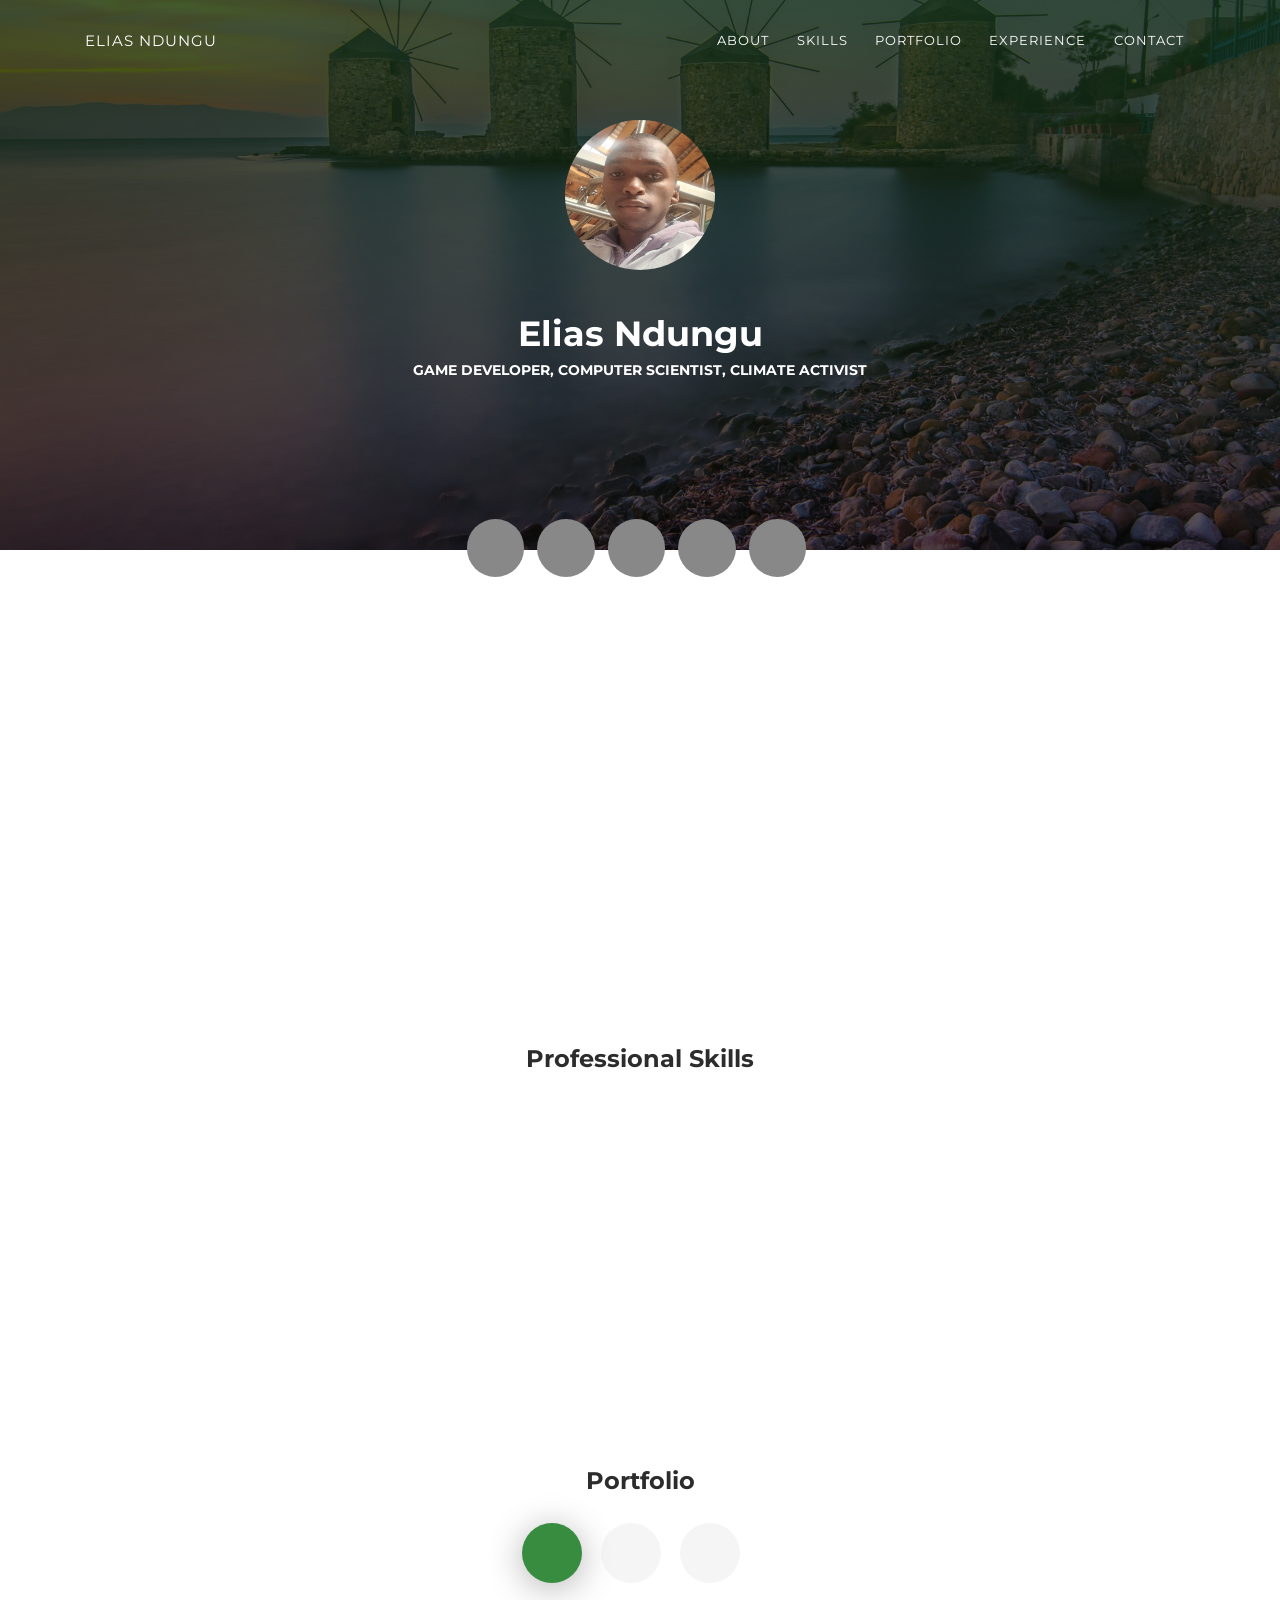
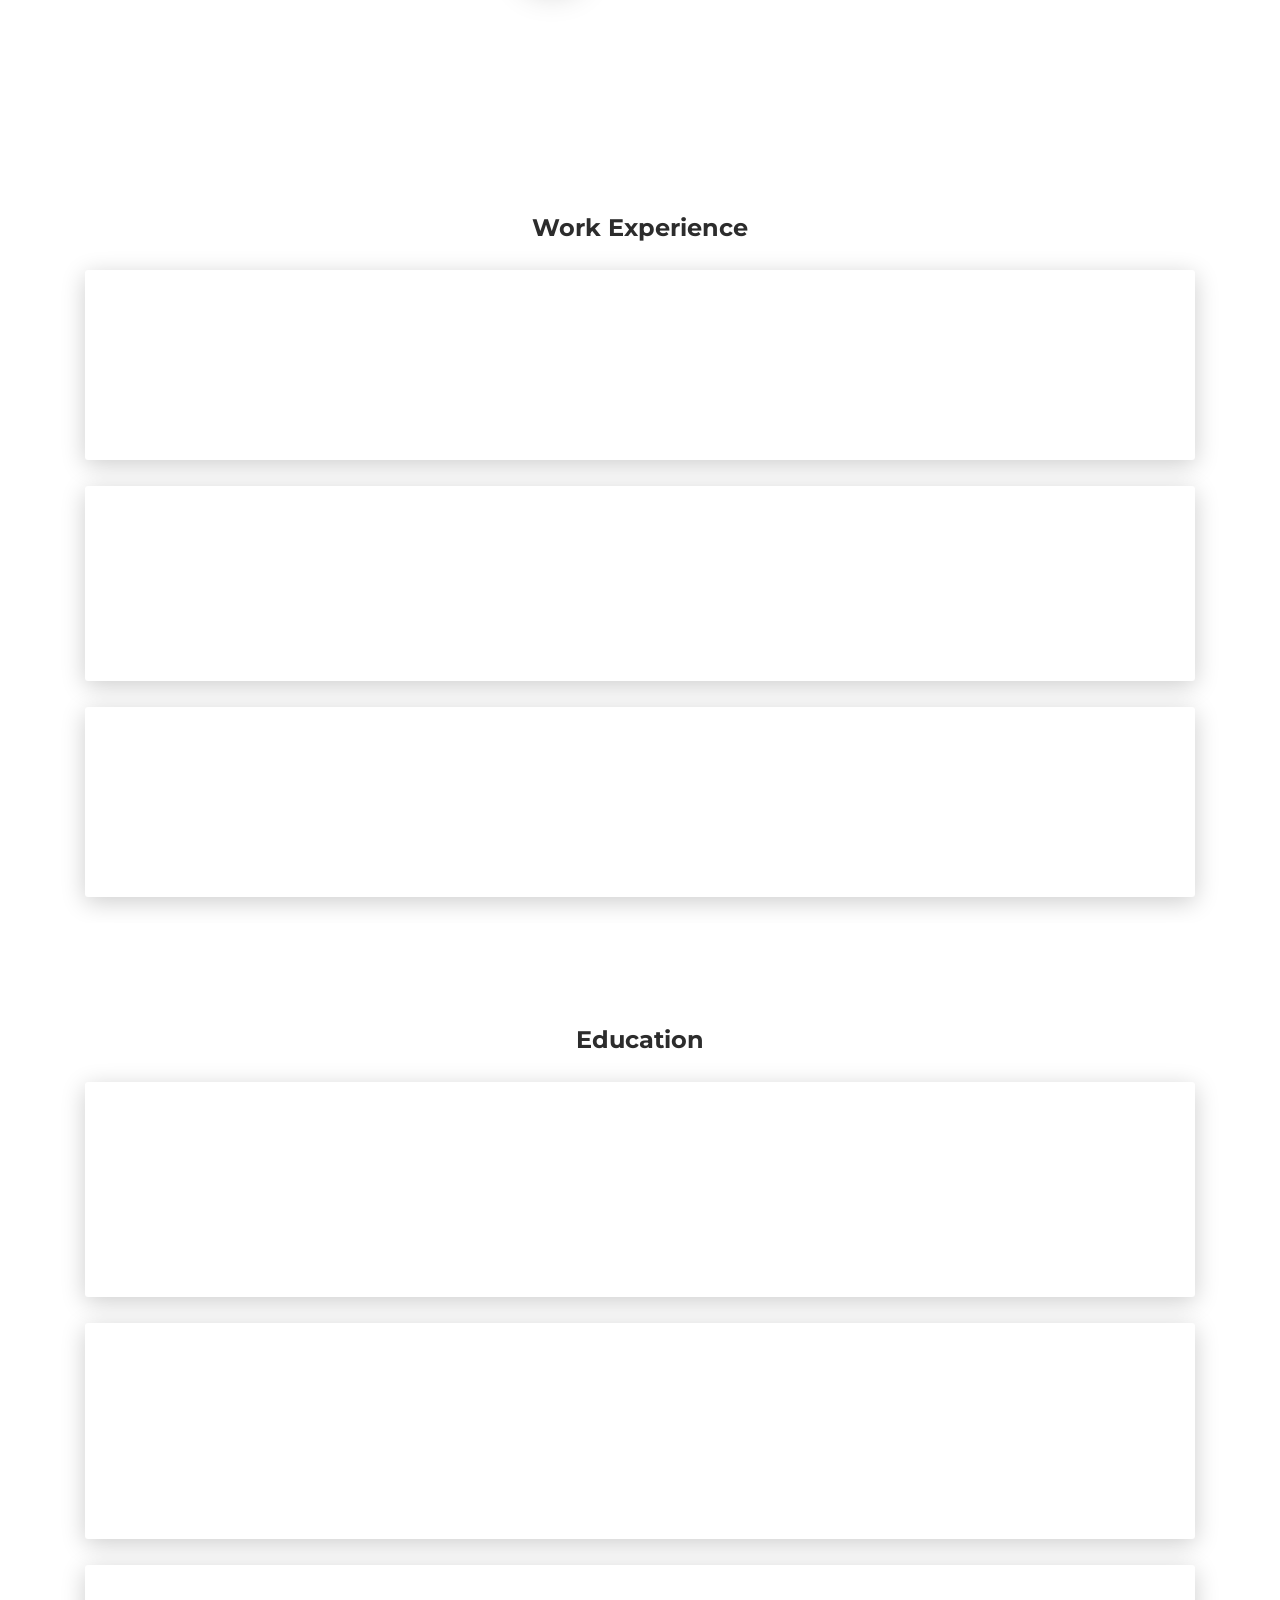
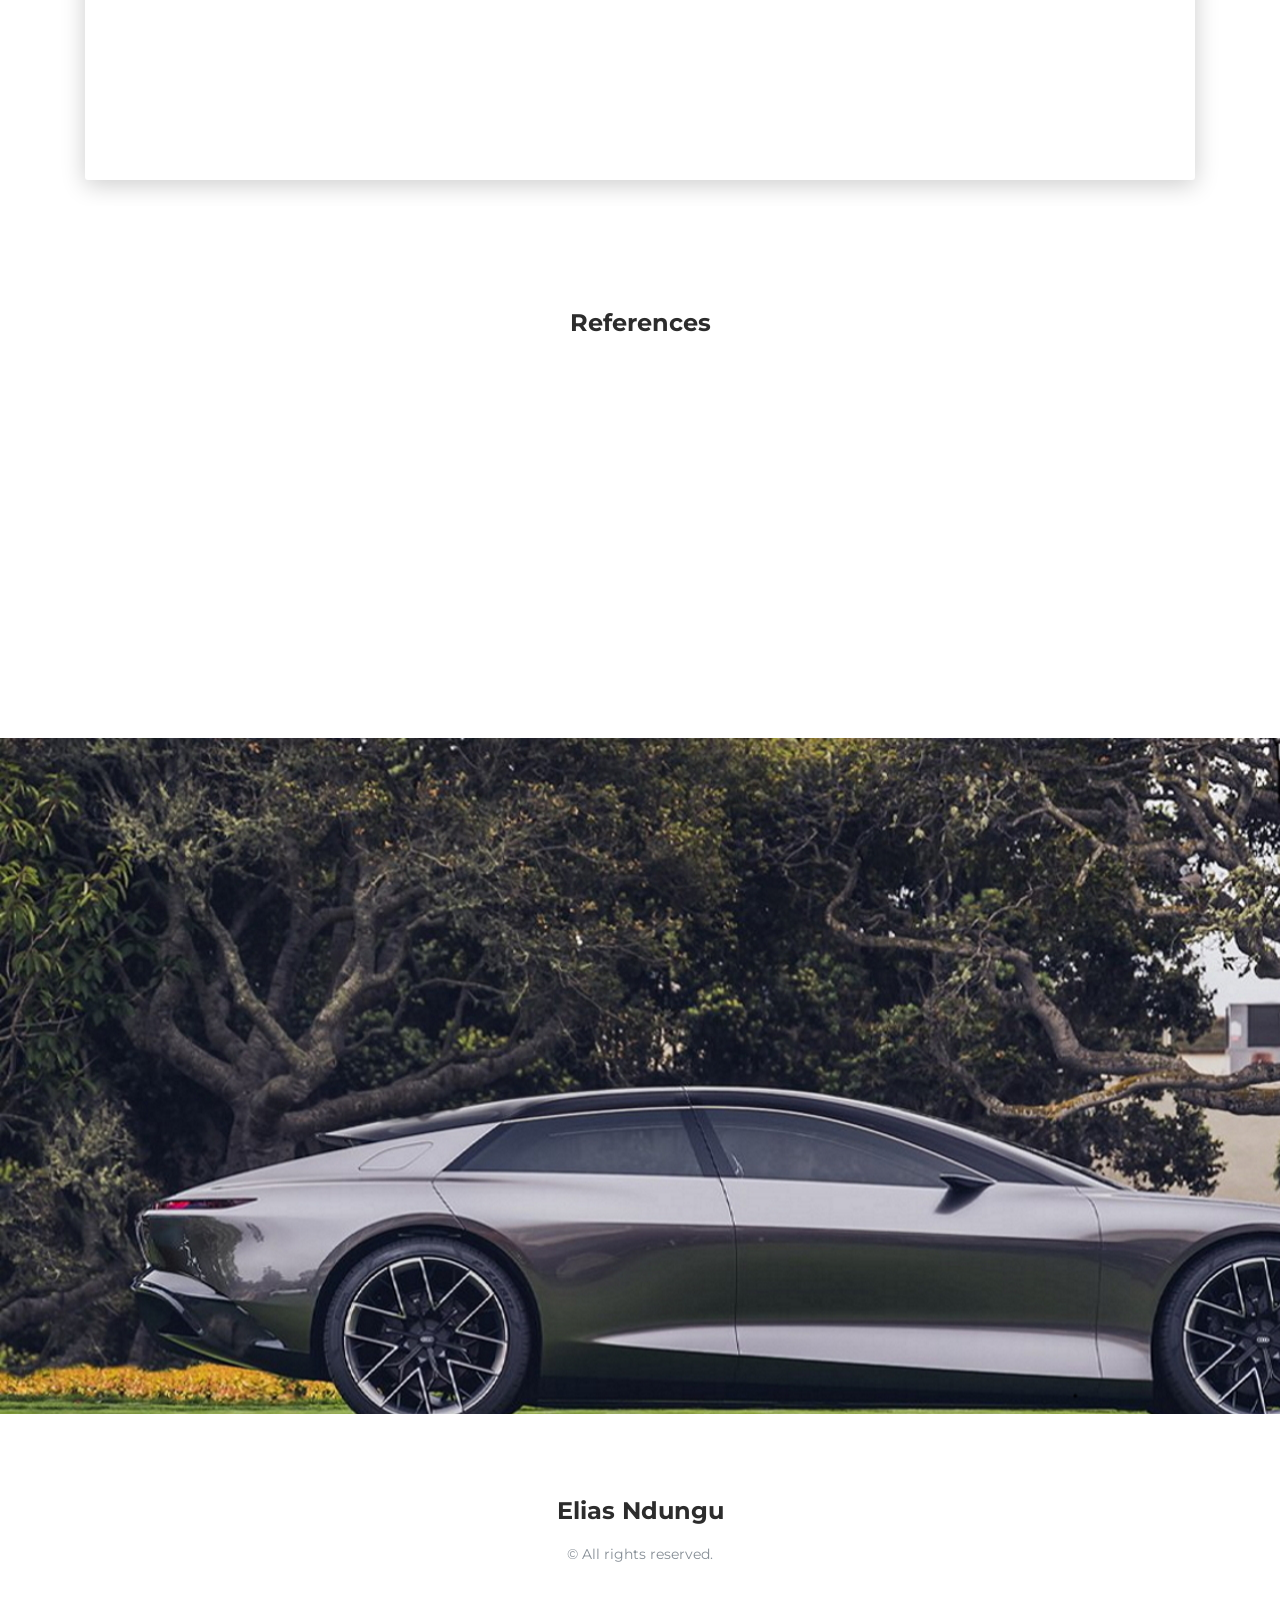
==== index.html @ da707b70 "week 43" ====
<!DOCTYPE html>
<html lang="en-US">
  <head>
    <meta charset="UTF-8">
    <meta http-equiv="X-UA-Compatible" content="IE=edge">
    <meta name="viewport" content="width=device-width, initial-scale=1">
    <title>Ndungu Elias</title>
    <link href="https://fonts.googleapis.com/css?family=Montserrat:400,700,200" rel="stylesheet">
    <link href="https://maxcdn.bootstrapcdn.com/font-awesome/latest/css/font-awesome.min.css" rel="stylesheet">
    <link href="css/aos.css?ver=1.1.0" rel="stylesheet">
    <link href="css/bootstrap.min.css?ver=1.1.0" rel="stylesheet">
    <link href="css/main.css?ver=1.1.0" rel="stylesheet">
    <noscript>
      <style type="text/css">
        [data-aos] {
            opacity: 1 !important;
            transform: translate(0) scale(1) !important;
        }
      </style>
    </noscript>
  </head>
  <body id="top">
    <header>
      <div class="profile-page sidebar-collapse">
        <nav class="navbar navbar-expand-lg fixed-top navbar-transparent bg-primary" color-on-scroll="400">
          <div class="container">
            <div class="navbar-translate"><a class="navbar-brand" href="https://www.youtube.com/channel/UCkFpr7g-NOlIOvTNZnNiAGw" rel="tooltip">Elias Ndungu</a>
              <button class="navbar-toggler navbar-toggler" type="button" data-toggle="collapse" data-target="#navigation" aria-controls="navigation" aria-expanded="false" aria-label="Toggle navigation"><span class="navbar-toggler-bar bar1"></span><span class="navbar-toggler-bar bar2"></span><span class="navbar-toggler-bar bar3"></span></button>
            </div>
            <div class="collapse navbar-collapse justify-content-end" id="navigation">
              <ul class="navbar-nav">
                <li class="nav-item"><a class="nav-link smooth-scroll" href="#about">About</a></li>
                <li class="nav-item"><a class="nav-link smooth-scroll" href="#skill">Skills</a></li>
                <li class="nav-item"><a class="nav-link smooth-scroll" href="#portfolio">Portfolio</a></li>
                <li class="nav-item"><a class="nav-link smooth-scroll" href="#experience">Experience</a></li>
                <li class="nav-item"><a class="nav-link smooth-scroll" href="#contact">Contact</a></li>
              </ul>
            </div>
          </div>
        </nav>
      </div>
    </header>
    <div class="page-content">
      <div>
<div class="profile-page">
  <div class="wrapper">
    <div class="page-header page-header-small" filter-color="green">
      <div class="page-header-image" data-parallax="true" style="background-image: url('images/header_bg.jpg')"></div>
      <div class="container">
        <div class="content-center">
          <div class="cc-profile-image"><a href="https://www.buymeacoffee.com/eliasndungu?new=1"><img src="images/elias.jpg" alt="Image"/></a></div>
          <div class="h2 title">Elias Ndungu</div>
          <p class="category text-white">Game Developer,  Computer Scientist,   Climate Activist</p><a class="btn btn-primary smooth-scroll mr-2" href="#contact" data-aos="zoom-in" data-aos-anchor="data-aos-anchor">Hire Me</a><a class="btn btn-primary" href="https://www.buymeacoffee.com/eliasndungu?new=1" data-aos="zoom-in" data-aos-anchor="data-aos-anchor">Buy Me coffee<i class="fa fa-coffee" aria-hidden="true"></i></a>
        </div>
      </div>
      <div class="section">
        <div class="container">
          <div class="button-container">
            <a class="btn btn-default btn-round btn-lg btn-icon" href="https://github.com/eliasndungu" rel="tooltip" title="Follow me on Github"><i class="fa fa-github"></i></a>
            <a class="btn btn-default btn-round btn-lg btn-icon" href="https://www.youtube.com/channel/UCkFpr7g-NOlIOvTNZnNiAGw" rel="tooltip" title="Subscribe to My Channel"><i class="fa fa-youtube-play"></i></a>
            <a class="btn btn-default btn-round btn-lg btn-icon" href="https://twitter.com/ndungu_elias45" rel="tooltip" title="Follow me on Twitter"><i class="fa fa-twitter"></i></a>
            <a class="btn btn-default btn-round btn-lg btn-icon" href="https://www.linkedin.com/in/elias-ndungu-278a21244/" rel="tooltip" title="Let's Connect on Linkedin"><i class="fa fa-linkedin"></i></a>
            <a class="btn btn-default btn-round btn-lg btn-icon" href="https://www.instagram.com/ndungu_elias45/?hl=en" rel="tooltip" title="Follow me on Instagram"><i class="fa fa-instagram"></i></a>
          </div>
        </div>
      </div>
    </div>
  </div>
</div>
<div class="section" id="about">
  <div class="container">
    <div class="card" data-aos="fade-up" data-aos-offset="10">
      <div class="row">
        <div class="col-lg-6 col-md-12">
          <div class="card-body">
            <div class="h4 mt-0 title">About</div>
            <p>Hey I'm Elias Ndungu. Game Developer, Web Developer and Climate Activist.</p>
            <p>I'm proficient <a href="https://unity.com/">Unity</a> 2D and 3D game designer, Web developer with skills in back end development in c# and python, I advocate for heathy environment by adopting renewable sources of energy,I am a huge fun of <a href="https://twitter.com/elonmusk">Elon Musk</a></a> and <a href="https://twitter.com/GretaThunberg">Greta Thunberg</a> </p>
            <p>Video Games enthusiast, <a href="https://www.audi.com/en.html">Audi</a></p>
          </div>
        </div>
        <div class="col-lg-6 col-md-12">
          <div class="card-body">
            <div class="h4 mt-0 title">Basic Information</div>
            <div class="row mt-3">
              <div class="col-sm-4"><strong class="text-uppercase">Pronouns:</strong></div>
              <div class="col-sm-8">Mr</div>
            </div>
            <div class="row mt-3">
              <div class="col-sm-4"><strong class="text-uppercase">Email:</strong></div>
              <div class="col-sm-8">eliasndungu254@gmail.com</div>
            </div>
            <div class="row mt-3">
              <div class="col-sm-4"><strong class="text-uppercase">Address:</strong></div>
              <div class="col-sm-8">74494 City Center Nairobi, Kenya</div>
            </div>
            <div class="row mt-3">
              <div class="col-sm-4"><strong class="text-uppercase">Language:</strong></div>
              <div class="col-sm-8">English, French (intermediate)</div>
            </div>
          </div>
        </div>
      </div>
    </div>
  </div>
</div>
<div class="section" id="skill">
  <div class="container">
    <div class="h4 text-center mb-4 title">Professional Skills</div>
    <div class="card" data-aos="fade-up" data-aos-anchor-placement="top-bottom">
      <div class="card-body">
        <div class="row">
          <div class="col-md-6">
            <div class="progress-container progress-primary"><span class="progress-badge">PYTHON</span>
              <div class="progress">
                <div class="progress-bar progress-bar-primary" data-aos="progress-full" data-aos-offset="10" data-aos-duration="2000" role="progressbar" aria-valuenow="60" aria-valuemin="0" aria-valuemax="100" style="width: 85%;"></div><span class="progress-value">85%</span>
              </div>
            </div>
          </div>
          <div class="col-md-6">
            <div class="progress-container progress-primary"><span class="progress-badge">BOOTSTRAP</span>
              <div class="progress">
                <div class="progress-bar progress-bar-primary" data-aos="progress-full" data-aos-offset="10" data-aos-duration="2000" role="progressbar" aria-valuenow="60" aria-valuemin="0" aria-valuemax="100" style="width: 75%;"></div><span class="progress-value">75%</span>
              </div>
            </div>
          </div>
        </div>
        <div class="row">
          <div class="col-md-6">
            <div class="progress-container progress-primary"><span class="progress-badge">c#</span>
              <div class="progress">
                <div class="progress-bar progress-bar-primary" data-aos="progress-full" data-aos-offset="10" data-aos-duration="2000" role="progressbar" aria-valuenow="60" aria-valuemin="0" aria-valuemax="100" style="width: 70%;"></div><span class="progress-value">70%</span>
              </div>
            </div>
          </div>
          <div class="col-md-6">
            <div class="progress-container progress-primary"><span class="progress-badge">HTML</span>
              <div class="progress">
                <div class="progress-bar progress-bar-primary" data-aos="progress-full" data-aos-offset="10" data-aos-duration="2000" role="progressbar" aria-valuenow="60" aria-valuemin="0" aria-valuemax="100" style="width: 80%;"></div><span class="progress-value">80%</span>
              </div>
            </div>
          </div>
        </div>
        <div class="row">
          <div class="col-md-6">
            <div class="progress-container progress-primary"><span class="progress-badge">SQL</span>
              <div class="progress">
                <div class="progress-bar progress-bar-primary" data-aos="progress-full" data-aos-offset="10" data-aos-duration="2000" role="progressbar" aria-valuenow="60" aria-valuemin="0" aria-valuemax="100" style="width: 75%;"></div><span class="progress-value">75%</span>
              </div>
            </div>
          </div>
          <div class="col-md-6">
            <div class="progress-container progress-primary"><span class="progress-badge">C</span>
              <div class="progress">
                <div class="progress-bar progress-bar-primary" data-aos="progress-full" data-aos-offset="10" data-aos-duration="2000" role="progressbar" aria-valuenow="60" aria-valuemin="0" aria-valuemax="100" style="width: 70%;"></div><span class="progress-value">70%</span>
              </div>
            </div>
          </div>
        </div>
      </div>
    </div>
  </div>
</div>
<div class="section" id="portfolio">
  <div class="container">
    <div class="row">
      <div class="col-md-6 ml-auto mr-auto">
        <div class="h4 text-center mb-4 title">Portfolio</div>
        <div class="nav-align-center">
          <ul class="nav nav-pills nav-pills-primary" role="tablist">
            <li class="nav-item"><a class="nav-link active" data-toggle="tab" href="#web-development" role="tablist"><i class="fa fa-laptop" aria-hidden="true"></i></a></li>
            <li class="nav-item"><a class="nav-link" data-toggle="tab" href="#graphic-design" role="tablist"><i class="fa fa-picture-o" aria-hidden="true"></i></a></li>
            <li class="nav-item"><a class="nav-link" data-toggle="tab" href="#Photography" role="tablist"><i class="fa fa-camera" aria-hidden="true"></i></a></li>
          </ul>
        </div>
      </div>
    </div>
    <div class="tab-content gallery mt-5">
      <div class="tab-pane active" id="web-development">
        <div class="ml-auto mr-auto">
          <div class="row">
            <div class="col-md-6">
              <div class="cc-porfolio-image img-raised" data-aos="fade-up" data-aos-anchor-placement="top-bottom"><a href="#web-development">
                  <figure class="cc-effect"><img src="images/project-1.jpg" alt="Image"/>
                    <figcaption>
                      <div class="h4">Recent Project</div>
                      <p>Web Development</p>
                    </figcaption>
                  </figure></a></div>
              <div class="cc-porfolio-image img-raised" data-aos="fade-up" data-aos-anchor-placement="top-bottom"><a href="#web-development">
                  <figure class="cc-effect"><img src="images/project-2.jpg" alt="Image"/>
                    <figcaption>
                      <div class="h4">Startup Project</div>
                      <p>Web Development</p>
                    </figcaption>
                  </figure></a></div>
            </div>
            <div class="col-md-6">
              <div class="cc-porfolio-image img-raised" data-aos="fade-up" data-aos-anchor-placement="top-bottom"><a href="#web-development">
                  <figure class="cc-effect"><img src="images/project-3.jpg" alt="Image"/>
                    <figcaption>
                      <div class="h4">Food Order Project</div>
                      <p>Web Development</p>
                    </figcaption>
                  </figure></a></div>
              <div class="cc-porfolio-image img-raised" data-aos="fade-up" data-aos-anchor-placement="top-bottom"><a href="#web-development">
                  <figure class="cc-effect"><img src="images/project-4.jpg" alt="Image"/>
                    <figcaption>
                      <div class="h4">Web Advertising Project</div>
                      <p>Web Development</p>
                    </figcaption>
                  </figure></a></div>
            </div>
          </div>
        </div>
      </div>
      <div class="tab-pane" id="graphic-design" role="tabpanel">
        <div class="ml-auto mr-auto">
          <div class="row">
            <div class="col-md-6">
              <div class="cc-porfolio-image img-raised" data-aos="fade-up" data-aos-anchor-placement="top-bottom"><a href="#graphic-design">
                  <figure class="cc-effect"><img src="images/graphic-design-1.jpg" alt="Image"/>
                    <figcaption>
                      <div class="h4">Triangle Pattern</div>
                      <p>Graphic Design</p>
                    </figcaption>
                  </figure></a></div>
              <div class="cc-porfolio-image img-raised" data-aos="fade-up" data-aos-anchor-placement="top-bottom"><a href="#graphic-design">
                  <figure class="cc-effect"><img src="images/graphic-design-2.jpg" alt="Image"/>
                    <figcaption>
                      <div class="h4">Abstract Umbrella</div>
                      <p>Graphic Design</p>
                    </figcaption>
                  </figure></a></div>
            </div>
            <div class="col-md-6">
              <div class="cc-porfolio-image img-raised" data-aos="fade-up" data-aos-anchor-placement="top-bottom"><a href="#graphic-design">
                  <figure class="cc-effect"><img src="images/graphic-design-3.jpg" alt="Image"/>
                    <figcaption>
                      <div class="h4">Cube Surface Texture</div>
                      <p>Graphic Design</p>
                    </figcaption>
                  </figure></a></div>
              <div class="cc-porfolio-image img-raised" data-aos="fade-up" data-aos-anchor-placement="top-bottom"><a href="#graphic-design">
                  <figure class="cc-effect"><img src="images/graphic-design-4.jpg" alt="Image"/>
                    <figcaption>
                      <div class="h4">Abstract Line</div>
                      <p>Graphic Design</p>
                    </figcaption>
                  </figure></a></div>
            </div>
          </div>
        </div>
      </div>
      <div class="tab-pane" id="Photography" role="tabpanel">
        <div class="ml-auto mr-auto">
          <div class="row">
            <div class="col-md-6">
              <div class="cc-porfolio-image img-raised" data-aos="fade-up" data-aos-anchor-placement="top-bottom"><a href="#Photography">
                  <figure class="cc-effect"><img src="images/photography-1.jpg" alt="Image"/>
                    <figcaption>
                      <div class="h4">Photoshoot</div>
                      <p>Photography</p>
                    </figcaption>
                  </figure></a></div>
              <div class="cc-porfolio-image img-raised" data-aos="fade-up" data-aos-anchor-placement="top-bottom"><a href="#Photography">
                  <figure class="cc-effect"><img src="images/photography-3.jpg" alt="Image"/>
                    <figcaption>
                      <div class="h4">Wedding Photoshoot</div>
                      <p>Photography</p>
                    </figcaption>
                  </figure></a></div>
            </div>
            <div class="col-md-6">
              <div class="cc-porfolio-image img-raised" data-aos="fade-up" data-aos-anchor-placement="top-bottom"><a href="#Photography">
                  <figure class="cc-effect"><img src="images/photography-2.jpg" alt="Image"/>
                    <figcaption>
                      <div class="h4">Beach Photoshoot</div>
                      <p>Photography</p>
                    </figcaption>
                  </figure></a></div>
              <div class="cc-porfolio-image img-raised" data-aos="fade-up" data-aos-anchor-placement="top-bottom"><a href="#Photography">
                  <figure class="cc-effect"><img src="images/photography-4.jpg" alt="Image"/>
                    <figcaption>
                      <div class="h4">Nature Photoshoot</div>
                      <p>Photography</p>
                    </figcaption>
                  </figure></a></div>
            </div>
          </div>
        </div>
      </div>
    </div>
  </div>
</div>
<div class="section" id="experience">
  <div class="container cc-experience">
    <div class="h4 text-center mb-4 title">Work Experience</div>
    <div class="card">
      <div class="row">
        <div class="col-md-3 bg-primary" data-aos="fade-right" data-aos-offset="50" data-aos-duration="500">
          <div class="card-body cc-experience-header">
            <p>2017 - Present</p>
            <div class="h5">CreativeM</div>
          </div>
        </div>
        <div class="col-md-9" data-aos="fade-left" data-aos-offset="50" data-aos-duration="500">
          <div class="card-body">
            <div class="h5">Game Development</div>
            <p>
              huge fun of video games and love making them
            </p>
          </div>
        </div>
      </div>
    </div>
    <div class="card">
      <div class="row">
        <div class="col-md-3 bg-primary" data-aos="fade-right" data-aos-offset="50" data-aos-duration="500">
          <div class="card-body cc-experience-header">
            <p>April 2020 - Present</p>
            <div class="h5">Web Development</div>
          </div>
        </div>
        <div class="col-md-9" data-aos="fade-left" data-aos-offset="50" data-aos-duration="500">
          <div class="card-body">
            <div class="h5">Web Developer</div>
            <p>Since then i have undertaken CS50x, CS50p, and CS50web as part of my career in my projects </p>
          </div>
        </div>
      </div>
    </div>
    <div class="card">
      <div class="row">
        <div class="col-md-3 bg-primary" data-aos="fade-right" data-aos-offset="50" data-aos-duration="500">
          <div class="card-body cc-experience-header">
            <p>Available</p>
            <div class="h5">EA Games</div>
          </div>
        </div>
        <div class="col-md-9" data-aos="fade-left" data-aos-offset="50" data-aos-duration="500">
          <div class="card-body">
            <div class="h5">Intern</div>
            <p>Microsoft</p>
          </div>
        </div>
      </div>
    </div>
  </div>
</div>
<div class="section">
  <div class="container cc-education">
    <div class="h4 text-center mb-4 title">Education</div>
    <div class="card">
      <div class="row">
        <div class="col-md-3 bg-primary" data-aos="fade-right" data-aos-offset="50" data-aos-duration="500">
          <div class="card-body cc-education-header">
            <p>2013 - 2015</p>
            <div class="h5">Master's Degree</div>
          </div>
        </div>
        <div class="col-md-9" data-aos="fade-left" data-aos-offset="50" data-aos-duration="500">
          <div class="card-body">
            <div class="h5">Master of Information Technology</div>
            <p class="category">University of Computer Science</p>
            <p>Euismod massa scelerisque suspendisse fermentum habitant vitae ullamcorper magna quam iaculis, tristique sapien taciti mollis interdum sagittis libero nunc inceptos tellus, hendrerit vel eleifend primis lectus quisque cubilia sed mauris. Lacinia porta vestibulum diam integer quisque eros pulvinar curae, curabitur feugiat arcu vivamus parturient aliquet laoreet at, eu etiam pretium molestie ultricies sollicitudin dui.</p>
          </div>
        </div>
      </div>
    </div>
    <div class="card">
      <div class="row">
        <div class="col-md-3 bg-primary" data-aos="fade-right" data-aos-offset="50" data-aos-duration="500">
          <div class="card-body cc-education-header">
            <p>2009 - 2013</p>
            <div class="h5">Bachelor's Degree</div>
          </div>
        </div>
        <div class="col-md-9" data-aos="fade-left" data-aos-offset="50" data-aos-duration="500">
          <div class="card-body">
            <div class="h5">Bachelor of Computer Science</div>
            <p class="category">University of Computer Science</p>
            <p>Euismod massa scelerisque suspendisse fermentum habitant vitae ullamcorper magna quam iaculis, tristique sapien taciti mollis interdum sagittis libero nunc inceptos tellus, hendrerit vel eleifend primis lectus quisque cubilia sed mauris. Lacinia porta vestibulum diam integer quisque eros pulvinar curae, curabitur feugiat arcu vivamus parturient aliquet laoreet at, eu etiam pretium molestie ultricies sollicitudin dui.</p>
          </div>
        </div>
      </div>
    </div>
    <div class="card">
      <div class="row">
        <div class="col-md-3 bg-primary" data-aos="fade-right" data-aos-offset="50" data-aos-duration="500">
          <div class="card-body cc-education-header">
            <p>2007 - 2009</p>
            <div class="h5">High School</div>
          </div>
        </div>
        <div class="col-md-9" data-aos="fade-left" data-aos-offset="50" data-aos-duration="500">
          <div class="card-body">
            <div class="h5">Science and Mathematics</div>
            <p class="category">School of Secondary board</p>
            <p>Euismod massa scelerisque suspendisse fermentum habitant vitae ullamcorper magna quam iaculis, tristique sapien taciti mollis interdum sagittis libero nunc inceptos tellus, hendrerit vel eleifend primis lectus quisque cubilia sed mauris. Lacinia porta vestibulum diam integer quisque eros pulvinar curae, curabitur feugiat arcu vivamus parturient aliquet laoreet at, eu etiam pretium molestie ultricies sollicitudin dui.</p>
          </div>
        </div>
      </div>
    </div>
  </div>
</div>
<div class="section" id="reference">
  <div class="container cc-reference">
    <div class="h4 mb-4 text-center title">References</div>
    <div class="card" data-aos="zoom-in">
      <div class="carousel slide" id="cc-Indicators" data-ride="carousel">
        <ol class="carousel-indicators">
          <li class="active" data-target="#cc-Indicators" data-slide-to="0"></li>
          <li data-target="#cc-Indicators" data-slide-to="1"></li>
          <li data-target="#cc-Indicators" data-slide-to="2"></li>
        </ol>
        <div class="carousel-inner">
          <div class="carousel-item active">
            <div class="row">
              <div class="col-lg-2 col-md-3 cc-reference-header"><img src="images/david j malan.jpg" alt="Image"/>
                <div class="h5 pt-2">David Malan</div>
                <p class="category">CS50 prof</p>
              </div>
              <div class="col-lg-10 col-md-9">
                <p> Gordon McKay Professor of the Practice of Computer Science, Harvard John A. Paulson School of Engineering and Applied Sciences</p>
              </div>
            </div>
          </div>
          <div class="carousel-item">
            <div class="row">
              <div class="col-lg-2 col-md-3 cc-reference-header"><img src="images/free code camp.jpg" alt="Image"/>
                <div class="h5 pt-2">Free code Camp</div>
                <p class="category">CEO / Creativem</p>
              </div>
              <div class="col-lg-10 col-md-9">
                <p>freeCodeCamp is a non-profit organization that consists of an interactive
                  learning web platform, an online community forum, chat rooms, online
                  publications and local organizations that intend to make learning web
                  development accessible to anyone.
                </p>
              </div>
            </div>
          </div>
          <div class="carousel-item">
            <div class="row">
              <div class="col-lg-2 col-md-3 cc-reference-header"><img src="images/brian yu.png" alt="Image"/>
                <div class="h5 pt-2">Brian Yu</div>
                <p class="category">Harvard CS50web prof</p>
              </div>
              <div class="col-lg-10 col-md-9">
                <p> Brian Yu
                  Senior Preceptor in Computer Science, Harvard University.</p>
              </div>
            </div>
          </div>
        </div>
      </div>
    </div>
  </div>
</div>
<div class="section" id="contact">
  <div class="cc-contact-information" style="background-image: url('images/audi1.jpg')">
    <div class="container">
      <div class="cc-contact">
        <div class="row">
          <div class="col-md-9">
            <div class="card mb-0" data-aos="zoom-in">
              <div class="h4 text-center title">Contact Me</div>
              <div class="row">
                <div class="col-md-6">
                  <div class="card-body">
                    <form action="https://formspree.io/eliasndungu254@gmail.com" method="POST">
                      <div class="p pb-3"><strong>Feel free to contact me </strong></div>
                      <div class="row mb-3">
                        <div class="col">
                          <div class="input-group"><span class="input-group-addon"><i class="fa fa-user-circle"></i></span>
                            <input class="form-control" type="text" name="name" placeholder="Name" required="required"/>
                          </div>
                        </div>
                      </div>
                      <div class="row mb-3">
                        <div class="col">
                          <div class="input-group"><span class="input-group-addon"><i class="fa fa-file-text"></i></span>
                            <input class="form-control" type="text" name="Subject" placeholder="Subject" required="required"/>
                          </div>
                        </div>
                      </div>
                      <div class="row mb-3">
                        <div class="col">
                          <div class="input-group"><span class="input-group-addon"><i class="fa fa-envelope"></i></span>
                            <input class="form-control" type="email" name="_replyto" placeholder="E-mail" required="required"/>
                          </div>
                        </div>
                      </div>
                      <div class="row mb-3">
                        <div class="col">
                          <div class="form-group">
                            <textarea class="form-control" name="message" placeholder="Your Message" required="required"></textarea>
                          </div>
                        </div>
                      </div>
                      <div class="row">
                        <div class="col">
                          <button class="btn btn-primary" type="submit">Send</button>
                        </div>
                      </div>
                    </form>
                  </div>
                </div>
                <div class="col-md-6">
                  <div class="card-body">
                    <p class="mb-0"><strong>Address </strong></p>
                    <p class="pb-2">P.O Box 74494-00200 commercial street Nairobi, Kenya</p>
                    <p class="mb-0"><strong>Email</strong></p>
                    <p>eliasndungu254@gmail.com</p>
                  </div>
                </div>
              </div>
            </div>
          </div>
        </div>
      </div>
    </div>
  </div>
</div></div>
    </div>
    <footer class="footer">
      <div class="container text-center">
        <a class="cc-facebook btn btn-link" href="https://github.com/eliasndungu"><i class="fa fa-github fa-2x " aria-hidden="true"></i></a>
        <a class="cc-twitter btn btn-link " href="https://twitter.com/ndungu_elias45"><i class="fa fa-twitter fa-2x " aria-hidden="true"></i></a>
        <a class="cc-twitter btn btn-link " href="https://www.linkedin.com/in/elias-ndungu-278a21244/"><i class="fa fa-linkedin fa-2x " aria-hidden="true"></i></a>
        <a class="cc-instagram btn btn-link" href="https://www.instagram.com/ndungu_elias45/?hl=en"><i class="fa fa-instagram fa-2x" aria-hidden="true"></i></a>
        <a class="cc-youtube btn btn-link" href="https://www.youtube.com/channel/UCkFpr7g-NOlIOvTNZnNiAGw"><i class="fa fa-youtube-play fa-2x " aria-hidden="true"></i></a>
      </div>
      <div class="h4 title text-center">Elias Ndungu</div>
      <div class="text-center text-muted">
        <p>&copy; All rights reserved.<br></p>
      </div>
    </footer>
    <script src="js/core/jquery.3.2.1.min.js?ver=1.1.0"></script>
    <script src="js/core/popper.min.js?ver=1.1.0"></script>
    <script src="js/core/bootstrap.min.js?ver=1.1.0"></script>
    <script src="js/now-ui-kit.js?ver=1.1.0"></script>
    <script src="js/aos.js?ver=1.1.0"></script>
    <script src="scripts/main.js?ver=1.1.0"></script>
  </body>
</html>
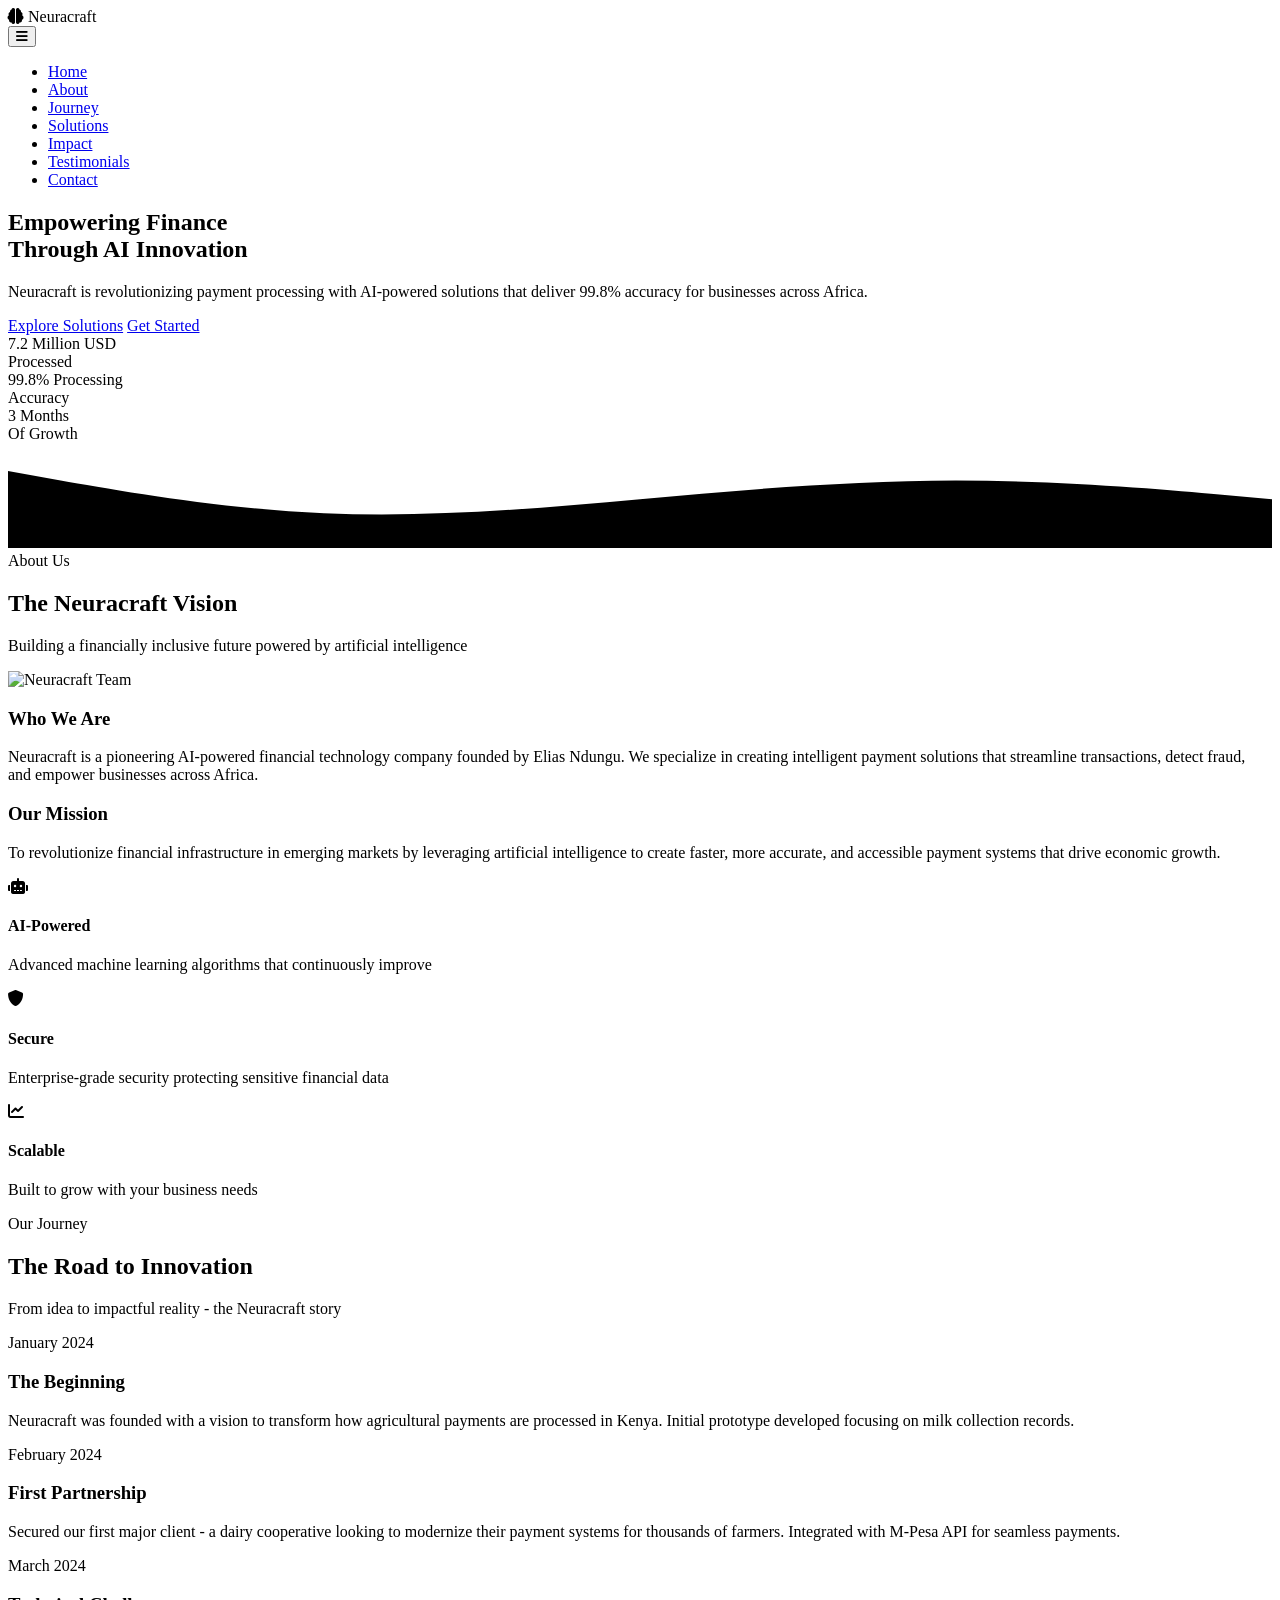
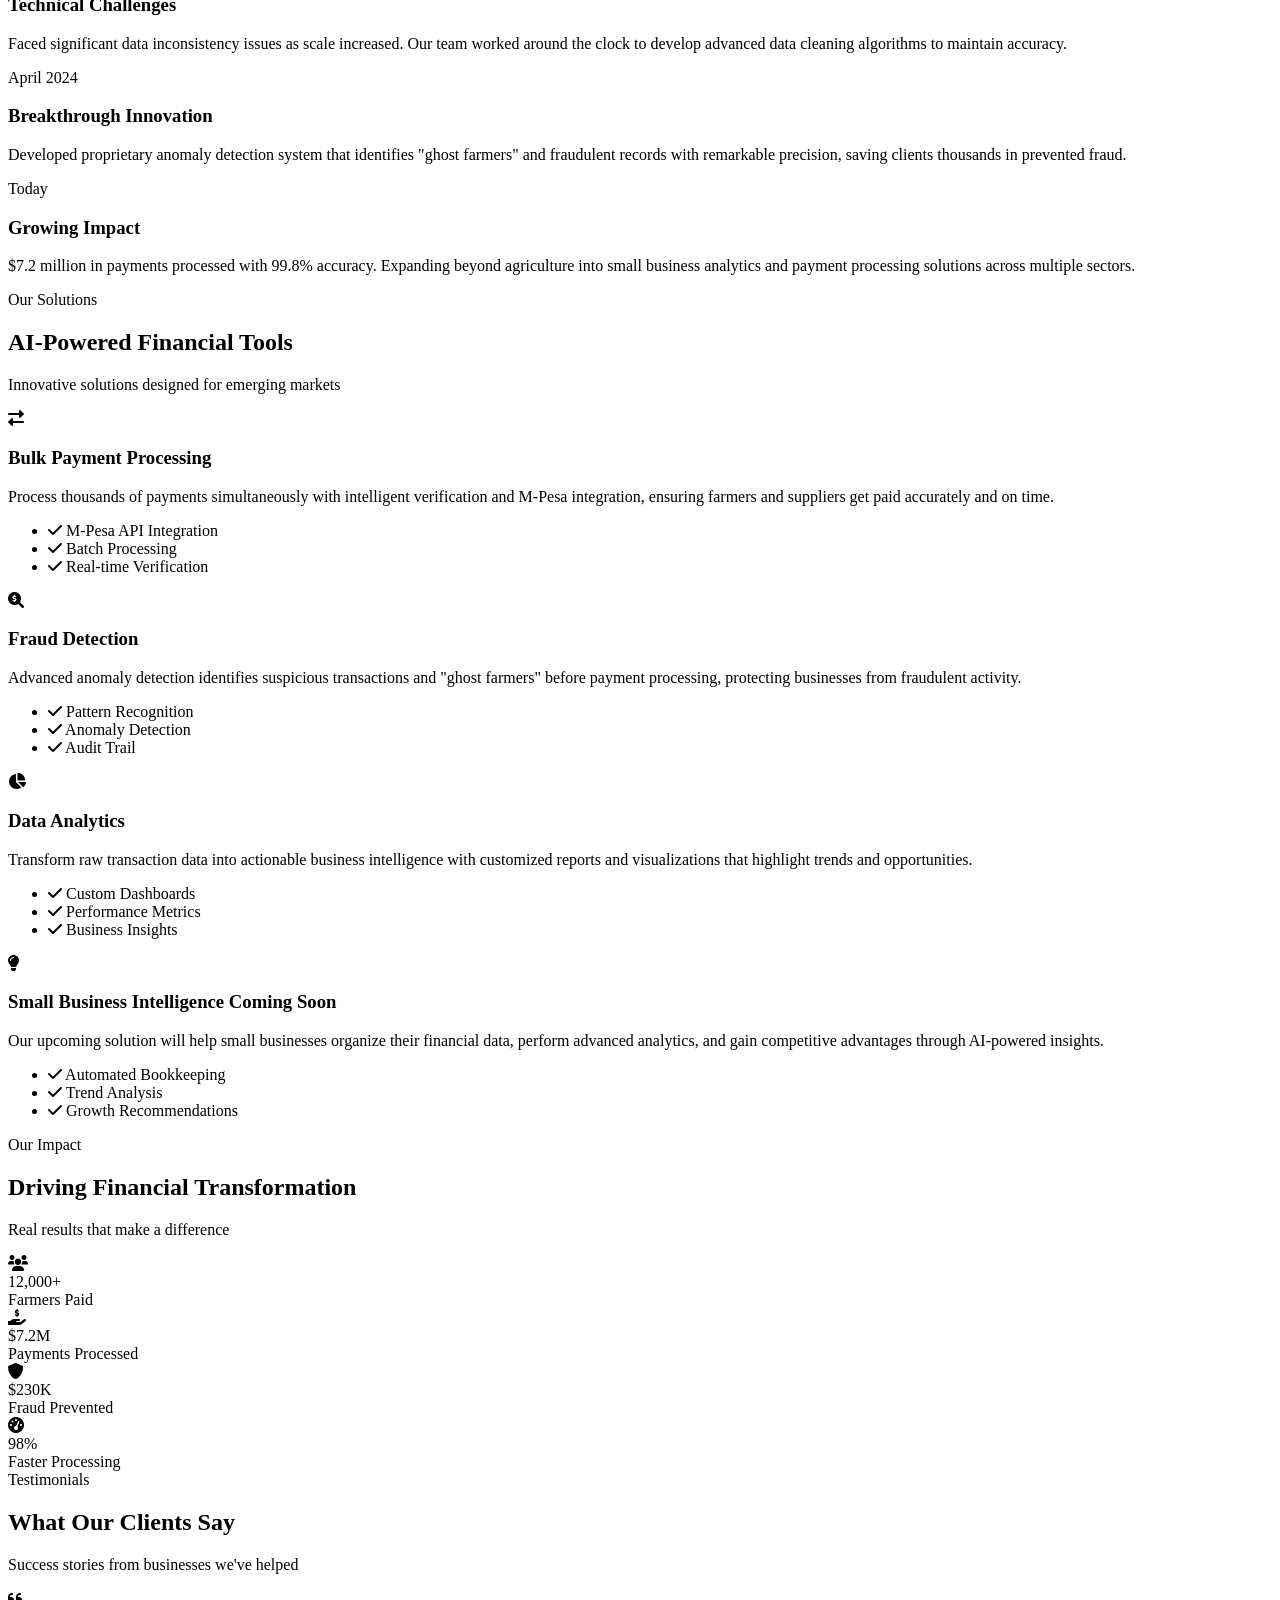
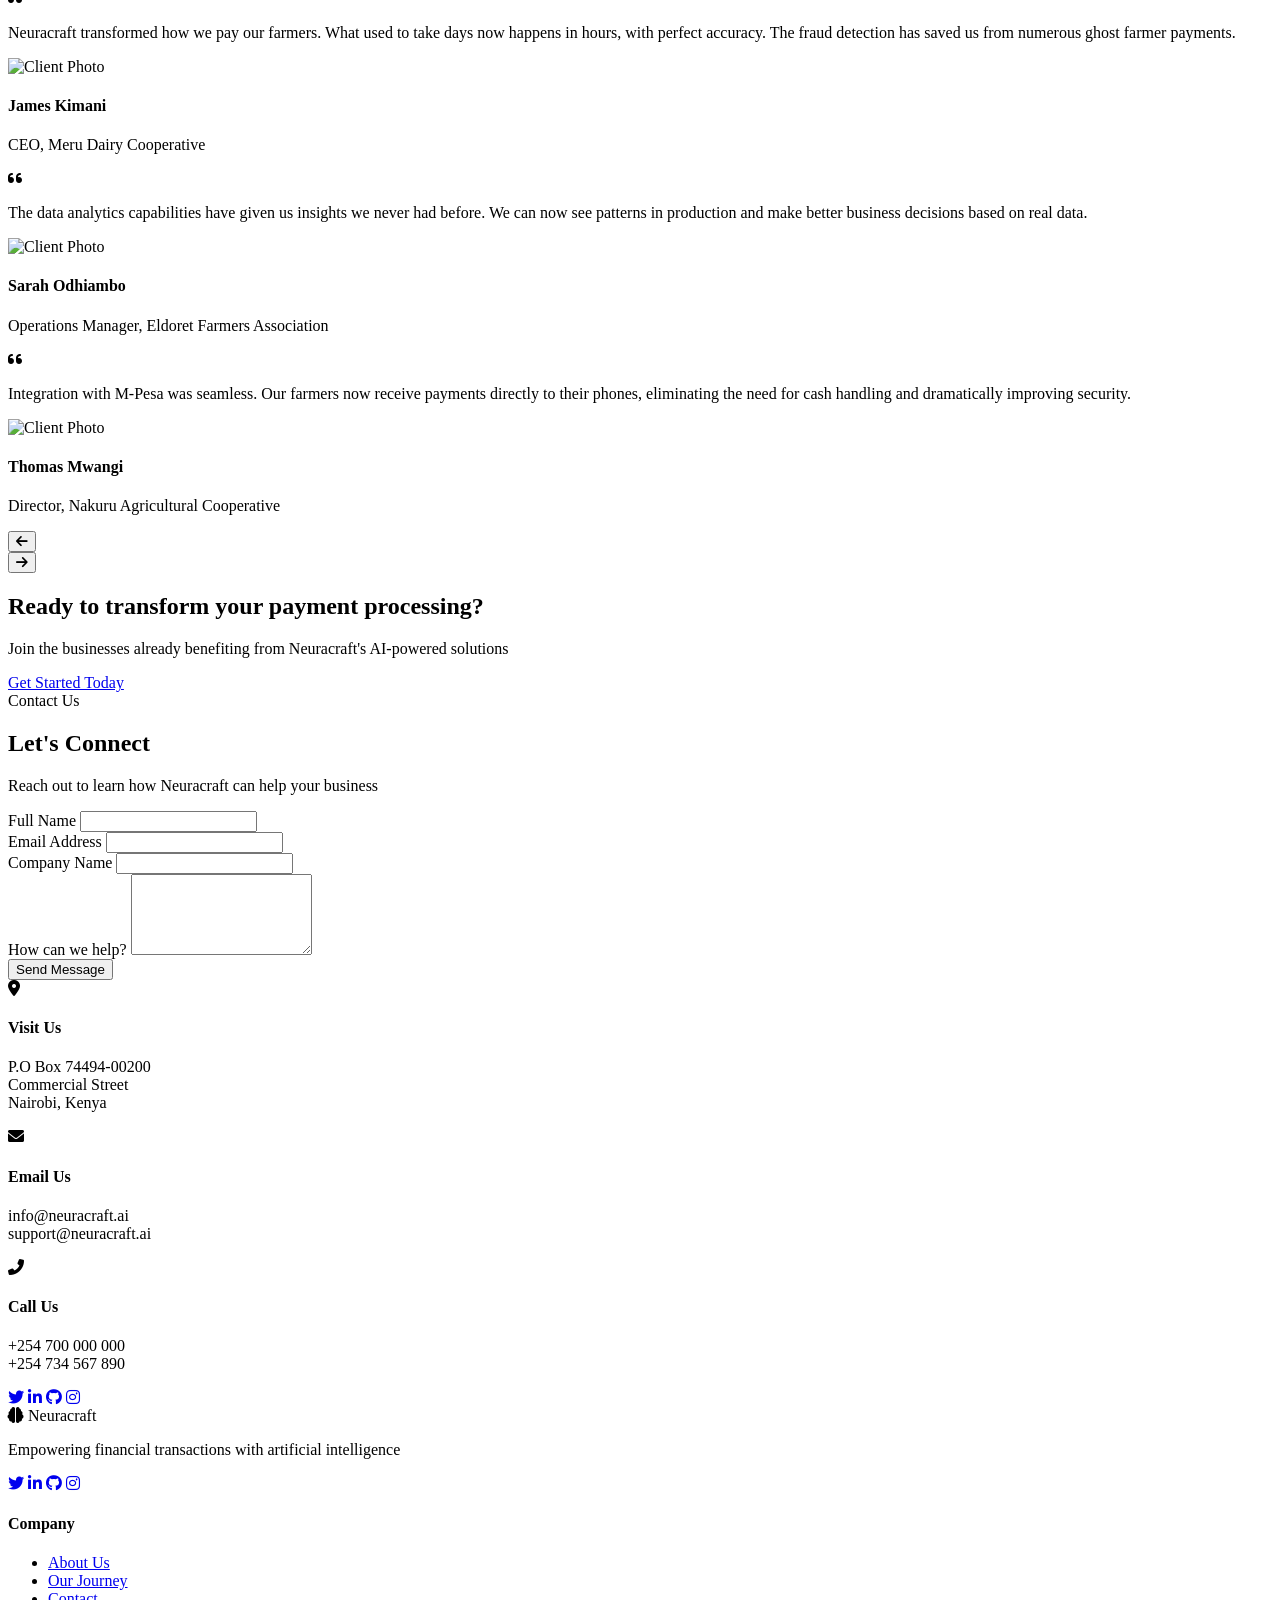
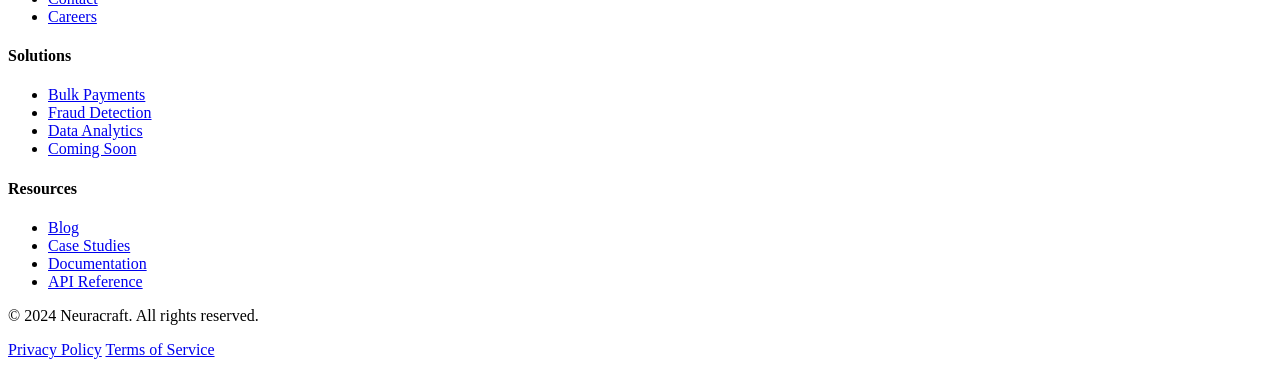
==== commit 83d20fdc: "Update index.html" ====
--- a/index.html
+++ b/index.html
@@ -1,547 +1,513 @@
 <!DOCTYPE html>
-<html lang="en-US">
-  <head>
+<html lang="en">
+<head>
     <meta charset="UTF-8">
-    <meta http-equiv="X-UA-Compatible" content="IE=edge">
-    <meta name="viewport" content="width=device-width, initial-scale=1">
-    <title>Ndungu Elias</title>
-    <link href="https://fonts.googleapis.com/css?family=Montserrat:400,700,200" rel="stylesheet">
-    <link href="https://maxcdn.bootstrapcdn.com/font-awesome/latest/css/font-awesome.min.css" rel="stylesheet">
-    <link href="css/aos.css?ver=1.1.0" rel="stylesheet">
-    <link href="css/bootstrap.min.css?ver=1.1.0" rel="stylesheet">
-    <link href="css/main.css?ver=1.1.0" rel="stylesheet">
-    <noscript>
-      <style type="text/css">
-        [data-aos] {
-            opacity: 1 !important;
-            transform: translate(0) scale(1) !important;
-        }
-      </style>
-    </noscript>
-  </head>
-  <body id="top">
-    <header>
-      <div class="profile-page sidebar-collapse">
-        <nav class="navbar navbar-expand-lg fixed-top navbar-transparent bg-primary" color-on-scroll="400">
-          <div class="container">
-            <div class="navbar-translate"><a class="navbar-brand" href="https://www.youtube.com/channel/UCkFpr7g-NOlIOvTNZnNiAGw" rel="tooltip">Elias Ndungu</a>
-              <button class="navbar-toggler navbar-toggler" type="button" data-toggle="collapse" data-target="#navigation" aria-controls="navigation" aria-expanded="false" aria-label="Toggle navigation"><span class="navbar-toggler-bar bar1"></span><span class="navbar-toggler-bar bar2"></span><span class="navbar-toggler-bar bar3"></span></button>
-            </div>
-            <div class="collapse navbar-collapse justify-content-end" id="navigation">
-              <ul class="navbar-nav">
-                <li class="nav-item"><a class="nav-link smooth-scroll" href="#about">About</a></li>
-                <li class="nav-item"><a class="nav-link smooth-scroll" href="#skill">Skills</a></li>
-                <li class="nav-item"><a class="nav-link smooth-scroll" href="#portfolio">Portfolio</a></li>
-                <li class="nav-item"><a class="nav-link smooth-scroll" href="#experience">Experience</a></li>
-                <li class="nav-item"><a class="nav-link smooth-scroll" href="#contact">Contact</a></li>
-              </ul>
-            </div>
-          </div>
-        </nav>
-      </div>
-    </header>
-    <div class="page-content">
-      <div>
-<div class="profile-page">
-  <div class="wrapper">
-    <div class="page-header page-header-small" filter-color="green">
-      <div class="page-header-image" data-parallax="true" style="background-image: url('images/header_bg.jpg')"></div>
-      <div class="container">
-        <div class="content-center">
-          <div class="cc-profile-image"><a href="https://www.buymeacoffee.com/eliasndungu?new=1"><img src="images/elias.jpg" alt="Image"/></a></div>
-          <div class="h2 title">Elias Ndungu</div>
-          <p class="category text-white">Game Developer,  Computer Scientist,   Climate Activist</p><a class="btn btn-primary smooth-scroll mr-2" href="#contact" data-aos="zoom-in" data-aos-anchor="data-aos-anchor">Hire Me</a><a class="btn btn-primary" href="https://www.buymeacoffee.com/eliasndungu?new=1" data-aos="zoom-in" data-aos-anchor="data-aos-anchor">Buy Me coffee<i class="fa fa-coffee" aria-hidden="true"></i></a>
-        </div>
-      </div>
-      <div class="section">
-        <div class="container">
-          <div class="button-container">
-            <a class="btn btn-default btn-round btn-lg btn-icon" href="https://github.com/eliasndungu" rel="tooltip" title="Follow me on Github"><i class="fa fa-github"></i></a>
-            <a class="btn btn-default btn-round btn-lg btn-icon" href="https://www.youtube.com/channel/UCkFpr7g-NOlIOvTNZnNiAGw" rel="tooltip" title="Subscribe to My Channel"><i class="fa fa-youtube-play"></i></a>
-            <a class="btn btn-default btn-round btn-lg btn-icon" href="https://twitter.com/ndungu_elias45" rel="tooltip" title="Follow me on Twitter"><i class="fa fa-twitter"></i></a>
-            <a class="btn btn-default btn-round btn-lg btn-icon" href="https://www.linkedin.com/in/elias-ndungu-278a21244/" rel="tooltip" title="Let's Connect on Linkedin"><i class="fa fa-linkedin"></i></a>
-            <a class="btn btn-default btn-round btn-lg btn-icon" href="https://www.instagram.com/ndungu_elias45/?hl=en" rel="tooltip" title="Follow me on Instagram"><i class="fa fa-instagram"></i></a>
-          </div>
-        </div>
-      </div>
-    </div>
-  </div>
-</div>
-<div class="section" id="about">
-  <div class="container">
-    <div class="card" data-aos="fade-up" data-aos-offset="10">
-      <div class="row">
-        <div class="col-lg-6 col-md-12">
-          <div class="card-body">
-            <div class="h4 mt-0 title">About</div>
-            <p>Hey I'm Elias Ndungu. Game Developer, Web Developer and Climate Activist.</p>
-            <p>I'm proficient <a href="https://unity.com/">Unity</a> 2D and 3D game designer, Web developer with skills in back end development in c# and python, I advocate for heathy environment by adopting renewable sources of energy,I am a huge fun of <a href="https://twitter.com/elonmusk">Elon Musk</a></a> and <a href="https://twitter.com/GretaThunberg">Greta Thunberg</a> </p>
-            <p>Video Games enthusiast, <a href="https://www.audi.com/en.html">Audi</a></p>
-          </div>
-        </div>
-        <div class="col-lg-6 col-md-12">
-          <div class="card-body">
-            <div class="h4 mt-0 title">Basic Information</div>
-            <div class="row mt-3">
-              <div class="col-sm-4"><strong class="text-uppercase">Pronouns:</strong></div>
-              <div class="col-sm-8">Mr</div>
-            </div>
-            <div class="row mt-3">
-              <div class="col-sm-4"><strong class="text-uppercase">Email:</strong></div>
-              <div class="col-sm-8">eliasndungu254@gmail.com</div>
-            </div>
-            <div class="row mt-3">
-              <div class="col-sm-4"><strong class="text-uppercase">Address:</strong></div>
-              <div class="col-sm-8">74494 City Center Nairobi, Kenya</div>
-            </div>
-            <div class="row mt-3">
-              <div class="col-sm-4"><strong class="text-uppercase">Language:</strong></div>
-              <div class="col-sm-8">English, French (intermediate)</div>
-            </div>
-          </div>
-        </div>
-      </div>
-    </div>
-  </div>
-</div>
-<div class="section" id="skill">
-  <div class="container">
-    <div class="h4 text-center mb-4 title">Professional Skills</div>
-    <div class="card" data-aos="fade-up" data-aos-anchor-placement="top-bottom">
-      <div class="card-body">
-        <div class="row">
-          <div class="col-md-6">
-            <div class="progress-container progress-primary"><span class="progress-badge">PYTHON</span>
-              <div class="progress">
-                <div class="progress-bar progress-bar-primary" data-aos="progress-full" data-aos-offset="10" data-aos-duration="2000" role="progressbar" aria-valuenow="60" aria-valuemin="0" aria-valuemax="100" style="width: 85%;"></div><span class="progress-value">85%</span>
-              </div>
-            </div>
-          </div>
-          <div class="col-md-6">
-            <div class="progress-container progress-primary"><span class="progress-badge">BOOTSTRAP</span>
-              <div class="progress">
-                <div class="progress-bar progress-bar-primary" data-aos="progress-full" data-aos-offset="10" data-aos-duration="2000" role="progressbar" aria-valuenow="60" aria-valuemin="0" aria-valuemax="100" style="width: 75%;"></div><span class="progress-value">75%</span>
-              </div>
-            </div>
-          </div>
-        </div>
-        <div class="row">
-          <div class="col-md-6">
-            <div class="progress-container progress-primary"><span class="progress-badge">c#</span>
-              <div class="progress">
-                <div class="progress-bar progress-bar-primary" data-aos="progress-full" data-aos-offset="10" data-aos-duration="2000" role="progressbar" aria-valuenow="60" aria-valuemin="0" aria-valuemax="100" style="width: 70%;"></div><span class="progress-value">70%</span>
-              </div>
-            </div>
-          </div>
-          <div class="col-md-6">
-            <div class="progress-container progress-primary"><span class="progress-badge">HTML</span>
-              <div class="progress">
-                <div class="progress-bar progress-bar-primary" data-aos="progress-full" data-aos-offset="10" data-aos-duration="2000" role="progressbar" aria-valuenow="60" aria-valuemin="0" aria-valuemax="100" style="width: 80%;"></div><span class="progress-value">80%</span>
-              </div>
-            </div>
-          </div>
-        </div>
-        <div class="row">
-          <div class="col-md-6">
-            <div class="progress-container progress-primary"><span class="progress-badge">SQL</span>
-              <div class="progress">
-                <div class="progress-bar progress-bar-primary" data-aos="progress-full" data-aos-offset="10" data-aos-duration="2000" role="progressbar" aria-valuenow="60" aria-valuemin="0" aria-valuemax="100" style="width: 75%;"></div><span class="progress-value">75%</span>
-              </div>
-            </div>
-          </div>
-          <div class="col-md-6">
-            <div class="progress-container progress-primary"><span class="progress-badge">C</span>
-              <div class="progress">
-                <div class="progress-bar progress-bar-primary" data-aos="progress-full" data-aos-offset="10" data-aos-duration="2000" role="progressbar" aria-valuenow="60" aria-valuemin="0" aria-valuemax="100" style="width: 70%;"></div><span class="progress-value">70%</span>
-              </div>
-            </div>
-          </div>
-        </div>
-      </div>
-    </div>
-  </div>
-</div>
-<div class="section" id="portfolio">
-  <div class="container">
-    <div class="row">
-      <div class="col-md-6 ml-auto mr-auto">
-        <div class="h4 text-center mb-4 title">Portfolio</div>
-        <div class="nav-align-center">
-          <ul class="nav nav-pills nav-pills-primary" role="tablist">
-            <li class="nav-item"><a class="nav-link active" data-toggle="tab" href="#web-development" role="tablist"><i class="fa fa-laptop" aria-hidden="true"></i></a></li>
-            <li class="nav-item"><a class="nav-link" data-toggle="tab" href="#graphic-design" role="tablist"><i class="fa fa-picture-o" aria-hidden="true"></i></a></li>
-            <li class="nav-item"><a class="nav-link" data-toggle="tab" href="#Photography" role="tablist"><i class="fa fa-camera" aria-hidden="true"></i></a></li>
-          </ul>
-        </div>
-      </div>
-    </div>
-    <div class="tab-content gallery mt-5">
-      <div class="tab-pane active" id="web-development">
-        <div class="ml-auto mr-auto">
-          <div class="row">
-            <div class="col-md-6">
-              <div class="cc-porfolio-image img-raised" data-aos="fade-up" data-aos-anchor-placement="top-bottom"><a href="#web-development">
-                  <figure class="cc-effect"><img src="images/project-1.jpg" alt="Image"/>
-                    <figcaption>
-                      <div class="h4">Recent Project</div>
-                      <p>Web Development</p>
-                    </figcaption>
-                  </figure></a></div>
-              <div class="cc-porfolio-image img-raised" data-aos="fade-up" data-aos-anchor-placement="top-bottom"><a href="#web-development">
-                  <figure class="cc-effect"><img src="images/project-2.jpg" alt="Image"/>
-                    <figcaption>
-                      <div class="h4">Startup Project</div>
-                      <p>Web Development</p>
-                    </figcaption>
-                  </figure></a></div>
-            </div>
-            <div class="col-md-6">
-              <div class="cc-porfolio-image img-raised" data-aos="fade-up" data-aos-anchor-placement="top-bottom"><a href="#web-development">
-                  <figure class="cc-effect"><img src="images/project-3.jpg" alt="Image"/>
-                    <figcaption>
-                      <div class="h4">Food Order Project</div>
-                      <p>Web Development</p>
-                    </figcaption>
-                  </figure></a></div>
-              <div class="cc-porfolio-image img-raised" data-aos="fade-up" data-aos-anchor-placement="top-bottom"><a href="#web-development">
-                  <figure class="cc-effect"><img src="images/project-4.jpg" alt="Image"/>
-                    <figcaption>
-                      <div class="h4">Web Advertising Project</div>
-                      <p>Web Development</p>
-                    </figcaption>
-                  </figure></a></div>
-            </div>
-          </div>
-        </div>
-      </div>
-      <div class="tab-pane" id="graphic-design" role="tabpanel">
-        <div class="ml-auto mr-auto">
-          <div class="row">
-            <div class="col-md-6">
-              <div class="cc-porfolio-image img-raised" data-aos="fade-up" data-aos-anchor-placement="top-bottom"><a href="#graphic-design">
-                  <figure class="cc-effect"><img src="images/graphic-design-1.jpg" alt="Image"/>
-                    <figcaption>
-                      <div class="h4">Triangle Pattern</div>
-                      <p>Graphic Design</p>
-                    </figcaption>
-                  </figure></a></div>
-              <div class="cc-porfolio-image img-raised" data-aos="fade-up" data-aos-anchor-placement="top-bottom"><a href="#graphic-design">
-                  <figure class="cc-effect"><img src="images/graphic-design-2.jpg" alt="Image"/>
-                    <figcaption>
-                      <div class="h4">Abstract Umbrella</div>
-                      <p>Graphic Design</p>
-                    </figcaption>
-                  </figure></a></div>
-            </div>
-            <div class="col-md-6">
-              <div class="cc-porfolio-image img-raised" data-aos="fade-up" data-aos-anchor-placement="top-bottom"><a href="#graphic-design">
-                  <figure class="cc-effect"><img src="images/graphic-design-3.jpg" alt="Image"/>
-                    <figcaption>
-                      <div class="h4">Cube Surface Texture</div>
-                      <p>Graphic Design</p>
-                    </figcaption>
-                  </figure></a></div>
-              <div class="cc-porfolio-image img-raised" data-aos="fade-up" data-aos-anchor-placement="top-bottom"><a href="#graphic-design">
-                  <figure class="cc-effect"><img src="images/graphic-design-4.jpg" alt="Image"/>
-                    <figcaption>
-                      <div class="h4">Abstract Line</div>
-                      <p>Graphic Design</p>
-                    </figcaption>
-                  </figure></a></div>
-            </div>
-          </div>
-        </div>
-      </div>
-      <div class="tab-pane" id="Photography" role="tabpanel">
-        <div class="ml-auto mr-auto">
-          <div class="row">
-            <div class="col-md-6">
-              <div class="cc-porfolio-image img-raised" data-aos="fade-up" data-aos-anchor-placement="top-bottom"><a href="#Photography">
-                  <figure class="cc-effect"><img src="images/photography-1.jpg" alt="Image"/>
-                    <figcaption>
-                      <div class="h4">Photoshoot</div>
-                      <p>Photography</p>
-                    </figcaption>
-                  </figure></a></div>
-              <div class="cc-porfolio-image img-raised" data-aos="fade-up" data-aos-anchor-placement="top-bottom"><a href="#Photography">
-                  <figure class="cc-effect"><img src="images/photography-3.jpg" alt="Image"/>
-                    <figcaption>
-                      <div class="h4">Wedding Photoshoot</div>
-                      <p>Photography</p>
-                    </figcaption>
-                  </figure></a></div>
-            </div>
-            <div class="col-md-6">
-              <div class="cc-porfolio-image img-raised" data-aos="fade-up" data-aos-anchor-placement="top-bottom"><a href="#Photography">
-                  <figure class="cc-effect"><img src="images/photography-2.jpg" alt="Image"/>
-                    <figcaption>
-                      <div class="h4">Beach Photoshoot</div>
-                      <p>Photography</p>
-                    </figcaption>
-                  </figure></a></div>
-              <div class="cc-porfolio-image img-raised" data-aos="fade-up" data-aos-anchor-placement="top-bottom"><a href="#Photography">
-                  <figure class="cc-effect"><img src="images/photography-4.jpg" alt="Image"/>
-                    <figcaption>
-                      <div class="h4">Nature Photoshoot</div>
-                      <p>Photography</p>
-                    </figcaption>
-                  </figure></a></div>
-            </div>
-          </div>
-        </div>
-      </div>
-    </div>
-  </div>
-</div>
-<div class="section" id="experience">
-  <div class="container cc-experience">
-    <div class="h4 text-center mb-4 title">Work Experience</div>
-    <div class="card">
-      <div class="row">
-        <div class="col-md-3 bg-primary" data-aos="fade-right" data-aos-offset="50" data-aos-duration="500">
-          <div class="card-body cc-experience-header">
-            <p>2017 - Present</p>
-            <div class="h5">CreativeM</div>
-          </div>
-        </div>
-        <div class="col-md-9" data-aos="fade-left" data-aos-offset="50" data-aos-duration="500">
-          <div class="card-body">
-            <div class="h5">Game Development</div>
-            <p>
-              huge fun of video games and love making them
-            </p>
-          </div>
-        </div>
-      </div>
-    </div>
-    <div class="card">
-      <div class="row">
-        <div class="col-md-3 bg-primary" data-aos="fade-right" data-aos-offset="50" data-aos-duration="500">
-          <div class="card-body cc-experience-header">
-            <p>April 2020 - Present</p>
-            <div class="h5">Web Development</div>
-          </div>
-        </div>
-        <div class="col-md-9" data-aos="fade-left" data-aos-offset="50" data-aos-duration="500">
-          <div class="card-body">
-            <div class="h5">Web Developer</div>
-            <p>Since then i have undertaken CS50x, CS50p, and CS50web as part of my career in my projects </p>
-          </div>
-        </div>
-      </div>
-    </div>
-    <div class="card">
-      <div class="row">
-        <div class="col-md-3 bg-primary" data-aos="fade-right" data-aos-offset="50" data-aos-duration="500">
-          <div class="card-body cc-experience-header">
-            <p>Available</p>
-            <div class="h5">EA Games</div>
-          </div>
-        </div>
-        <div class="col-md-9" data-aos="fade-left" data-aos-offset="50" data-aos-duration="500">
-          <div class="card-body">
-            <div class="h5">Intern</div>
-            <p>Microsoft</p>
-          </div>
-        </div>
-      </div>
-    </div>
-  </div>
-</div>
-<div class="section">
-  <div class="container cc-education">
-    <div class="h4 text-center mb-4 title">Education</div>
-    <div class="card">
-      <div class="row">
-        <div class="col-md-3 bg-primary" data-aos="fade-right" data-aos-offset="50" data-aos-duration="500">
-          <div class="card-body cc-education-header">
-            <p>2013 - 2015</p>
-            <div class="h5">Master's Degree</div>
-          </div>
-        </div>
-        <div class="col-md-9" data-aos="fade-left" data-aos-offset="50" data-aos-duration="500">
-          <div class="card-body">
-            <div class="h5">Master of Information Technology</div>
-            <p class="category">University of Computer Science</p>
-            <p>Euismod massa scelerisque suspendisse fermentum habitant vitae ullamcorper magna quam iaculis, tristique sapien taciti mollis interdum sagittis libero nunc inceptos tellus, hendrerit vel eleifend primis lectus quisque cubilia sed mauris. Lacinia porta vestibulum diam integer quisque eros pulvinar curae, curabitur feugiat arcu vivamus parturient aliquet laoreet at, eu etiam pretium molestie ultricies sollicitudin dui.</p>
-          </div>
-        </div>
-      </div>
-    </div>
-    <div class="card">
-      <div class="row">
-        <div class="col-md-3 bg-primary" data-aos="fade-right" data-aos-offset="50" data-aos-duration="500">
-          <div class="card-body cc-education-header">
-            <p>2009 - 2013</p>
-            <div class="h5">Bachelor's Degree</div>
-          </div>
-        </div>
-        <div class="col-md-9" data-aos="fade-left" data-aos-offset="50" data-aos-duration="500">
-          <div class="card-body">
-            <div class="h5">Bachelor of Computer Science</div>
-            <p class="category">University of Computer Science</p>
-            <p>Euismod massa scelerisque suspendisse fermentum habitant vitae ullamcorper magna quam iaculis, tristique sapien taciti mollis interdum sagittis libero nunc inceptos tellus, hendrerit vel eleifend primis lectus quisque cubilia sed mauris. Lacinia porta vestibulum diam integer quisque eros pulvinar curae, curabitur feugiat arcu vivamus parturient aliquet laoreet at, eu etiam pretium molestie ultricies sollicitudin dui.</p>
-          </div>
-        </div>
-      </div>
-    </div>
-    <div class="card">
-      <div class="row">
-        <div class="col-md-3 bg-primary" data-aos="fade-right" data-aos-offset="50" data-aos-duration="500">
-          <div class="card-body cc-education-header">
-            <p>2007 - 2009</p>
-            <div class="h5">High School</div>
-          </div>
-        </div>
-        <div class="col-md-9" data-aos="fade-left" data-aos-offset="50" data-aos-duration="500">
-          <div class="card-body">
-            <div class="h5">Science and Mathematics</div>
-            <p class="category">School of Secondary board</p>
-            <p>Euismod massa scelerisque suspendisse fermentum habitant vitae ullamcorper magna quam iaculis, tristique sapien taciti mollis interdum sagittis libero nunc inceptos tellus, hendrerit vel eleifend primis lectus quisque cubilia sed mauris. Lacinia porta vestibulum diam integer quisque eros pulvinar curae, curabitur feugiat arcu vivamus parturient aliquet laoreet at, eu etiam pretium molestie ultricies sollicitudin dui.</p>
-          </div>
-        </div>
-      </div>
-    </div>
-  </div>
-</div>
-<div class="section" id="reference">
-  <div class="container cc-reference">
-    <div class="h4 mb-4 text-center title">References</div>
-    <div class="card" data-aos="zoom-in">
-      <div class="carousel slide" id="cc-Indicators" data-ride="carousel">
-        <ol class="carousel-indicators">
-          <li class="active" data-target="#cc-Indicators" data-slide-to="0"></li>
-          <li data-target="#cc-Indicators" data-slide-to="1"></li>
-          <li data-target="#cc-Indicators" data-slide-to="2"></li>
-        </ol>
-        <div class="carousel-inner">
-          <div class="carousel-item active">
-            <div class="row">
-              <div class="col-lg-2 col-md-3 cc-reference-header"><img src="images/david j malan.jpg" alt="Image"/>
-                <div class="h5 pt-2">David Malan</div>
-                <p class="category">CS50 prof</p>
-              </div>
-              <div class="col-lg-10 col-md-9">
-                <p> Gordon McKay Professor of the Practice of Computer Science, Harvard John A. Paulson School of Engineering and Applied Sciences</p>
-              </div>
-            </div>
-          </div>
-          <div class="carousel-item">
-            <div class="row">
-              <div class="col-lg-2 col-md-3 cc-reference-header"><img src="images/free code camp.jpg" alt="Image"/>
-                <div class="h5 pt-2">Free code Camp</div>
-                <p class="category">CEO / Creativem</p>
-              </div>
-              <div class="col-lg-10 col-md-9">
-                <p>freeCodeCamp is a non-profit organization that consists of an interactive
-                  learning web platform, an online community forum, chat rooms, online
-                  publications and local organizations that intend to make learning web
-                  development accessible to anyone.
-                </p>
-              </div>
-            </div>
-          </div>
-          <div class="carousel-item">
-            <div class="row">
-              <div class="col-lg-2 col-md-3 cc-reference-header"><img src="images/brian yu.png" alt="Image"/>
-                <div class="h5 pt-2">Brian Yu</div>
-                <p class="category">Harvard CS50web prof</p>
-              </div>
-              <div class="col-lg-10 col-md-9">
-                <p> Brian Yu
-                  Senior Preceptor in Computer Science, Harvard University.</p>
-              </div>
-            </div>
-          </div>
-        </div>
-      </div>
-    </div>
-  </div>
-</div>
-<div class="section" id="contact">
-  <div class="cc-contact-information" style="background-image: url('images/audi1.jpg')">
-    <div class="container">
-      <div class="cc-contact">
-        <div class="row">
-          <div class="col-md-9">
-            <div class="card mb-0" data-aos="zoom-in">
-              <div class="h4 text-center title">Contact Me</div>
-              <div class="row">
-                <div class="col-md-6">
-                  <div class="card-body">
-                    <form action="https://formspree.io/eliasndungu254@gmail.com" method="POST">
-                      <div class="p pb-3"><strong>Feel free to contact me </strong></div>
-                      <div class="row mb-3">
-                        <div class="col">
-                          <div class="input-group"><span class="input-group-addon"><i class="fa fa-user-circle"></i></span>
-                            <input class="form-control" type="text" name="name" placeholder="Name" required="required"/>
-                          </div>
-                        </div>
-                      </div>
-                      <div class="row mb-3">
-                        <div class="col">
-                          <div class="input-group"><span class="input-group-addon"><i class="fa fa-file-text"></i></span>
-                            <input class="form-control" type="text" name="Subject" placeholder="Subject" required="required"/>
-                          </div>
-                        </div>
-                      </div>
-                      <div class="row mb-3">
-                        <div class="col">
-                          <div class="input-group"><span class="input-group-addon"><i class="fa fa-envelope"></i></span>
-                            <input class="form-control" type="email" name="_replyto" placeholder="E-mail" required="required"/>
-                          </div>
-                        </div>
-                      </div>
-                      <div class="row mb-3">
-                        <div class="col">
-                          <div class="form-group">
-                            <textarea class="form-control" name="message" placeholder="Your Message" required="required"></textarea>
-                          </div>
-                        </div>
-                      </div>
-                      <div class="row">
-                        <div class="col">
-                          <button class="btn btn-primary" type="submit">Send</button>
-                        </div>
-                      </div>
+    <meta name="viewport" content="width=device-width, initial-scale=1.0">
+    <title>Neuracraft | AI-Powered Financial Solutions</title>
+    <link rel="stylesheet" href="styles.css">
+    <link rel="stylesheet" href="https://cdnjs.cloudflare.com/ajax/libs/font-awesome/6.0.0-beta3/css/all.min.css">
+    <link rel="stylesheet" href="https://cdnjs.cloudflare.com/ajax/libs/aos/2.3.4/aos.css">
+    <link href="https://fonts.googleapis.com/css2?family=Inter:wght@300;400;500;600;700&family=Poppins:wght@300;400;500;600;700&display=swap" rel="stylesheet">
+</head>
+<body>
+    <!-- Navigation -->
+    <nav class="navbar">
+        <div class="container">
+            <div class="navbar-brand">
+                <div class="logo">
+                    <span class="logo-icon"><i class="fas fa-brain"></i></span>
+                    <span class="logo-text">Neuracraft</span>
+                </div>
+                <button class="menu-toggle" id="menu-toggle">
+                    <i class="fas fa-bars"></i>
+                </button>
+            </div>
+            <div class="navbar-menu" id="navbar-menu">
+                <ul class="navbar-links">
+                    <li><a href="#hero">Home</a></li>
+                    <li><a href="#about">About</a></li>
+                    <li><a href="#journey">Journey</a></li>
+                    <li><a href="#solutions">Solutions</a></li>
+                    <li><a href="#stats">Impact</a></li>
+                    <li><a href="#testimonials">Testimonials</a></li>
+                    <li><a href="#contact">Contact</a></li>
+                </ul>
+            </div>
+        </div>
+    </nav>
+
+    <!-- Hero Section -->
+    <section class="hero" id="hero">
+        <div class="container">
+            <div class="hero-content">
+                <h1 data-aos="fade-up" data-aos-delay="200">Empowering Finance <br>Through <span class="highlight">AI Innovation</span></h1>
+                <p data-aos="fade-up" data-aos-delay="400">Neuracraft is revolutionizing payment processing with AI-powered solutions that deliver 99.8% accuracy for businesses across Africa.</p>
+                <div class="hero-cta" data-aos="fade-up" data-aos-delay="600">
+                    <a href="#solutions" class="btn btn-primary">Explore Solutions</a>
+                    <a href="#contact" class="btn btn-outline">Get Started</a>
+                </div>
+                <div class="hero-metrics" data-aos="fade-up" data-aos-delay="800">
+                    <div class="metric">
+                        <span class="metric-value" id="payment-counter">7.2</span>
+                        <span class="metric-label">Million USD<br>Processed</span>
+                    </div>
+                    <div class="metric">
+                        <span class="metric-value"><span id="accuracy-counter">99.8</span>%</span>
+                        <span class="metric-label">Processing<br>Accuracy</span>
+                    </div>
+                    <div class="metric">
+                        <span class="metric-value" id="client-counter">3</span>
+                        <span class="metric-label">Months<br>Of Growth</span>
+                    </div>
+                </div>
+            </div>
+            <div class="hero-image" data-aos="fade-left" data-aos-delay="300">
+                <div class="ai-animation">
+                    <div class="neural-network">
+                        <div class="node n1"></div>
+                        <div class="node n2"></div>
+                        <div class="node n3"></div>
+                        <div class="node n4"></div>
+                        <div class="node n5"></div>
+                        <div class="node n6"></div>
+                        <div class="node n7"></div>
+                        <div class="connection c1"></div>
+                        <div class="connection c2"></div>
+                        <div class="connection c3"></div>
+                        <div class="connection c4"></div>
+                        <div class="connection c5"></div>
+                        <div class="connection c6"></div>
+                    </div>
+                </div>
+            </div>
+        </div>
+        <div class="hero-wave">
+            <svg viewBox="0 0 1440 120" preserveAspectRatio="none">
+                <path d="M0,32L60,42.7C120,53,240,75,360,80C480,85,600,75,720,64C840,53,960,43,1080,42.7C1200,43,1320,53,1380,58.7L1440,64L1440,120L1380,120C1320,120,1200,120,1080,120C960,120,840,120,720,120C600,120,480,120,360,120C240,120,120,120,60,120L0,120Z"></path>
+            </svg>
+        </div>
+    </section>
+
+    <!-- About Section -->
+    <section class="about" id="about">
+        <div class="container">
+            <div class="section-heading" data-aos="fade-up">
+                <span class="section-tag">About Us</span>
+                <h2>The Neuracraft <span class="highlight">Vision</span></h2>
+                <p>Building a financially inclusive future powered by artificial intelligence</p>
+            </div>
+            <div class="about-content">
+                <div class="about-image" data-aos="fade-right">
+                    <div class="image-container">
+                        <img src="https://source.unsplash.com/random/600x400/?ai,technology" alt="Neuracraft Team">
+                        <div class="image-overlay"></div>
+                    </div>
+                </div>
+                <div class="about-text" data-aos="fade-left">
+                    <h3>Who We Are</h3>
+                    <p>Neuracraft is a pioneering AI-powered financial technology company founded by Elias Ndungu. We specialize in creating intelligent payment solutions that streamline transactions, detect fraud, and empower businesses across Africa.</p>
+                    
+                    <h3>Our Mission</h3>
+                    <p>To revolutionize financial infrastructure in emerging markets by leveraging artificial intelligence to create faster, more accurate, and accessible payment systems that drive economic growth.</p>
+                    
+                    <div class="about-features">
+                        <div class="feature">
+                            <div class="feature-icon">
+                                <i class="fas fa-robot"></i>
+                            </div>
+                            <div class="feature-text">
+                                <h4>AI-Powered</h4>
+                                <p>Advanced machine learning algorithms that continuously improve</p>
+                            </div>
+                        </div>
+                        <div class="feature">
+                            <div class="feature-icon">
+                                <i class="fas fa-shield-alt"></i>
+                            </div>
+                            <div class="feature-text">
+                                <h4>Secure</h4>
+                                <p>Enterprise-grade security protecting sensitive financial data</p>
+                            </div>
+                        </div>
+                        <div class="feature">
+                            <div class="feature-icon">
+                                <i class="fas fa-chart-line"></i>
+                            </div>
+                            <div class="feature-text">
+                                <h4>Scalable</h4>
+                                <p>Built to grow with your business needs</p>
+                            </div>
+                        </div>
+                    </div>
+                </div>
+            </div>
+        </div>
+    </section>
+
+    <!-- Journey Section -->
+    <section class="journey" id="journey">
+        <div class="container">
+            <div class="section-heading light" data-aos="fade-up">
+                <span class="section-tag">Our Journey</span>
+                <h2>The Road to <span class="highlight">Innovation</span></h2>
+                <p>From idea to impactful reality - the Neuracraft story</p>
+            </div>
+            <div class="timeline" data-aos="fade-up">
+                <div class="timeline-item">
+                    <div class="timeline-dot"></div>
+                    <div class="timeline-content" data-aos="fade-right">
+                        <div class="timeline-date">January 2024</div>
+                        <h3>The Beginning</h3>
+                        <p>Neuracraft was founded with a vision to transform how agricultural payments are processed in Kenya. Initial prototype developed focusing on milk collection records.</p>
+                    </div>
+                </div>
+                <div class="timeline-item">
+                    <div class="timeline-dot"></div>
+                    <div class="timeline-content" data-aos="fade-left">
+                        <div class="timeline-date">February 2024</div>
+                        <h3>First Partnership</h3>
+                        <p>Secured our first major client - a dairy cooperative looking to modernize their payment systems for thousands of farmers. Integrated with M-Pesa API for seamless payments.</p>
+                    </div>
+                </div>
+                <div class="timeline-item">
+                    <div class="timeline-dot"></div>
+                    <div class="timeline-content" data-aos="fade-right">
+                        <div class="timeline-date">March 2024</div>
+                        <h3>Technical Challenges</h3>
+                        <p>Faced significant data inconsistency issues as scale increased. Our team worked around the clock to develop advanced data cleaning algorithms to maintain accuracy.</p>
+                    </div>
+                </div>
+                <div class="timeline-item">
+                    <div class="timeline-dot"></div>
+                    <div class="timeline-content" data-aos="fade-left">
+                        <div class="timeline-date">April 2024</div>
+                        <h3>Breakthrough Innovation</h3>
+                        <p>Developed proprietary anomaly detection system that identifies "ghost farmers" and fraudulent records with remarkable precision, saving clients thousands in prevented fraud.</p>
+                    </div>
+                </div>
+                <div class="timeline-item">
+                    <div class="timeline-dot"></div>
+                    <div class="timeline-content" data-aos="fade-right">
+                        <div class="timeline-date">Today</div>
+                        <h3>Growing Impact</h3>
+                        <p>$7.2 million in payments processed with 99.8% accuracy. Expanding beyond agriculture into small business analytics and payment processing solutions across multiple sectors.</p>
+                    </div>
+                </div>
+            </div>
+        </div>
+    </section>
+
+    <!-- Solutions Section -->
+    <section class="solutions" id="solutions">
+        <div class="container">
+            <div class="section-heading" data-aos="fade-up">
+                <span class="section-tag">Our Solutions</span>
+                <h2>AI-Powered <span class="highlight">Financial Tools</span></h2>
+                <p>Innovative solutions designed for emerging markets</p>
+            </div>
+            <div class="solutions-grid">
+                <div class="solution-card" data-aos="fade-up">
+                    <div class="solution-icon">
+                        <i class="fas fa-exchange-alt"></i>
+                    </div>
+                    <h3>Bulk Payment Processing</h3>
+                    <p>Process thousands of payments simultaneously with intelligent verification and M-Pesa integration, ensuring farmers and suppliers get paid accurately and on time.</p>
+                    <ul class="solution-features">
+                        <li><i class="fas fa-check"></i> M-Pesa API Integration</li>
+                        <li><i class="fas fa-check"></i> Batch Processing</li>
+                        <li><i class="fas fa-check"></i> Real-time Verification</li>
+                    </ul>
+                </div>
+                <div class="solution-card" data-aos="fade-up" data-aos-delay="200">
+                    <div class="solution-icon">
+                        <i class="fas fa-search-dollar"></i>
+                    </div>
+                    <h3>Fraud Detection</h3>
+                    <p>Advanced anomaly detection identifies suspicious transactions and "ghost farmers" before payment processing, protecting businesses from fraudulent activity.</p>
+                    <ul class="solution-features">
+                        <li><i class="fas fa-check"></i> Pattern Recognition</li>
+                        <li><i class="fas fa-check"></i> Anomaly Detection</li>
+                        <li><i class="fas fa-check"></i> Audit Trail</li>
+                    </ul>
+                </div>
+                <div class="solution-card" data-aos="fade-up" data-aos-delay="400">
+                    <div class="solution-icon">
+                        <i class="fas fa-chart-pie"></i>
+                    </div>
+                    <h3>Data Analytics</h3>
+                    <p>Transform raw transaction data into actionable business intelligence with customized reports and visualizations that highlight trends and opportunities.</p>
+                    <ul class="solution-features">
+                        <li><i class="fas fa-check"></i> Custom Dashboards</li>
+                        <li><i class="fas fa-check"></i> Performance Metrics</li>
+                        <li><i class="fas fa-check"></i> Business Insights</li>
+                    </ul>
+                </div>
+                <div class="solution-card coming-soon" data-aos="fade-up" data-aos-delay="600">
+                    <div class="solution-icon">
+                        <i class="fas fa-lightbulb"></i>
+                    </div>
+                    <h3>Small Business Intelligence <span class="coming-soon-tag">Coming Soon</span></h3>
+                    <p>Our upcoming solution will help small businesses organize their financial data, perform advanced analytics, and gain competitive advantages through AI-powered insights.</p>
+                    <ul class="solution-features">
+                        <li><i class="fas fa-check"></i> Automated Bookkeeping</li>
+                        <li><i class="fas fa-check"></i> Trend Analysis</li>
+                        <li><i class="fas fa-check"></i> Growth Recommendations</li>
+                    </ul>
+                </div>
+            </div>
+        </div>
+    </section>
+
+    <!-- Stats Section -->
+    <section class="stats" id="stats">
+        <div class="container">
+            <div class="section-heading light" data-aos="fade-up">
+                <span class="section-tag">Our Impact</span>
+                <h2>Driving Financial <span class="highlight">Transformation</span></h2>
+                <p>Real results that make a difference</p>
+            </div>
+            <div class="stats-grid">
+                <div class="stat-card" data-aos="fade-up">
+                    <div class="stat-icon">
+                        <i class="fas fa-users"></i>
+                    </div>
+                    <div class="stat-number" id="farmers-counter">12,000+</div>
+                    <div class="stat-label">Farmers Paid</div>
+                </div>
+                <div class="stat-card" data-aos="fade-up" data-aos-delay="200">
+                    <div class="stat-icon">
+                        <i class="fas fa-hand-holding-usd"></i>
+                    </div>
+                    <div class="stat-number">$<span id="processed-counter">7.2</span>M</div>
+                    <div class="stat-label">Payments Processed</div>
+                </div>
+                <div class="stat-card" data-aos="fade-up" data-aos-delay="400">
+                    <div class="stat-icon">
+                        <i class="fas fa-shield-alt"></i>
+                    </div>
+                    <div class="stat-number">$<span id="fraud-counter">230</span>K</div>
+                    <div class="stat-label">Fraud Prevented</div>
+                </div>
+                <div class="stat-card" data-aos="fade-up" data-aos-delay="600">
+                    <div class="stat-icon">
+                        <i class="fas fa-tachometer-alt"></i>
+                    </div>
+                    <div class="stat-number"><span id="speed-counter">98</span>%</div>
+                    <div class="stat-label">Faster Processing</div>
+                </div>
+            </div>
+        </div>
+    </section>
+
+    <!-- Testimonials Section -->
+    <section class="testimonials" id="testimonials">
+        <div class="container">
+            <div class="section-heading" data-aos="fade-up">
+                <span class="section-tag">Testimonials</span>
+                <h2>What Our Clients <span class="highlight">Say</span></h2>
+                <p>Success stories from businesses we've helped</p>
+            </div>
+            <div class="testimonial-slider" id="testimonial-slider" data-aos="fade-up">
+                <div class="testimonial-slide active">
+                    <div class="testimonial-content">
+                        <div class="testimonial-text">
+                            <i class="fas fa-quote-left"></i>
+                            <p>Neuracraft transformed how we pay our farmers. What used to take days now happens in hours, with perfect accuracy. The fraud detection has saved us from numerous ghost farmer payments.</p>
+                        </div>
+                        <div class="testimonial-author">
+                            <img src="https://source.unsplash.com/random/100x100/?portrait,man" alt="Client Photo">
+                            <div class="author-info">
+                                <h4>James Kimani</h4>
+                                <p>CEO, Meru Dairy Cooperative</p>
+                            </div>
+                        </div>
+                    </div>
+                </div>
+                <div class="testimonial-slide">
+                    <div class="testimonial-content">
+                        <div class="testimonial-text">
+                            <i class="fas fa-quote-left"></i>
+                            <p>The data analytics capabilities have given us insights we never had before. We can now see patterns in production and make better business decisions based on real data.</p>
+                        </div>
+                        <div class="testimonial-author">
+                            <img src="https://source.unsplash.com/random/100x100/?portrait,woman" alt="Client Photo">
+                            <div class="author-info">
+                                <h4>Sarah Odhiambo</h4>
+                                <p>Operations Manager, Eldoret Farmers Association</p>
+                            </div>
+                        </div>
+                    </div>
+                </div>
+                <div class="testimonial-slide">
+                    <div class="testimonial-content">
+                        <div class="testimonial-text">
+                            <i class="fas fa-quote-left"></i>
+                            <p>Integration with M-Pesa was seamless. Our farmers now receive payments directly to their phones, eliminating the need for cash handling and dramatically improving security.</p>
+                        </div>
+                        <div class="testimonial-author">
+                            <img src="https://source.unsplash.com/random/100x100/?portrait,farmer" alt="Client Photo">
+                            <div class="author-info">
+                                <h4>Thomas Mwangi</h4>
+                                <p>Director, Nakuru Agricultural Cooperative</p>
+                            </div>
+                        </div>
+                    </div>
+                </div>
+            </div>
+            <div class="testimonial-controls" data-aos="fade-up">
+                <button id="prev-testimonial" class="testimonial-control">
+                    <i class="fas fa-arrow-left"></i>
+                </button>
+                <div class="testimonial-dots">
+                    <span class="testimonial-dot active" data-index="0"></span>
+                    <span class="testimonial-dot" data-index="1"></span>
+                    <span class="testimonial-dot" data-index="2"></span>
+                </div>
+                <button id="next-testimonial" class="testimonial-control">
+                    <i class="fas fa-arrow-right"></i>
+                </button>
+            </div>
+        </div>
+    </section>
+
+    <!-- CTA Section -->
+    <section class="cta">
+        <div class="container">
+            <div class="cta-content" data-aos="fade-up">
+                <h2>Ready to transform your payment processing?</h2>
+                <p>Join the businesses already benefiting from Neuracraft's AI-powered solutions</p>
+                <a href="#contact" class="btn btn-primary">Get Started Today</a>
+            </div>
+        </div>
+    </section>
+
+    <!-- Contact Section -->
+    <section class="contact" id="contact">
+        <div class="container">
+            <div class="section-heading" data-aos="fade-up">
+                <span class="section-tag">Contact Us</span>
+                <h2>Let's <span class="highlight">Connect</span></h2>
+                <p>Reach out to learn how Neuracraft can help your business</p>
+            </div>
+            <div class="contact-content">
+                <div class="contact-form" data-aos="fade-right">
+                    <form id="contact-form">
+                        <div class="form-group">
+                            <label for="name">Full Name</label>
+                            <input type="text" id="name" name="name" required>
+                        </div>
+                        <div class="form-group">
+                            <label for="email">Email Address</label>
+                            <input type="email" id="email" name="email" required>
+                        </div>
+                        <div class="form-group">
+                            <label for="company">Company Name</label>
+                            <input type="text" id="company" name="company">
+                        </div>
+                        <div class="form-group">
+                            <label for="message">How can we help?</label>
+                            <textarea id="message" name="message" rows="5" required></textarea>
+                        </div>
+                        <button type="submit" class="btn btn-primary">Send Message</button>
                     </form>
-                  </div>
-                </div>
-                <div class="col-md-6">
-                  <div class="card-body">
-                    <p class="mb-0"><strong>Address </strong></p>
-                    <p class="pb-2">P.O Box 74494-00200 commercial street Nairobi, Kenya</p>
-                    <p class="mb-0"><strong>Email</strong></p>
-                    <p>eliasndungu254@gmail.com</p>
-                  </div>
-                </div>
-              </div>
-            </div>
-          </div>
-        </div>
-      </div>
-    </div>
-  </div>
-</div></div>
-    </div>
+                </div>
+                <div class="contact-info" data-aos="fade-left">
+                    <div class="info-card">
+                        <div class="info-icon">
+                            <i class="fas fa-map-marker-alt"></i>
+                        </div>
+                        <div class="info-content">
+                            <h4>Visit Us</h4>
+                            <p>P.O Box 74494-00200<br>Commercial Street<br>Nairobi, Kenya</p>
+                        </div>
+                    </div>
+                    <div class="info-card">
+                        <div class="info-icon">
+                            <i class="fas fa-envelope"></i>
+                        </div>
+                        <div class="info-content">
+                            <h4>Email Us</h4>
+                            <p>info@neuracraft.ai<br>support@neuracraft.ai</p>
+                        </div>
+                    </div>
+                    <div class="info-card">
+                        <div class="info-icon">
+                            <i class="fas fa-phone-alt"></i>
+                        </div>
+                        <div class="info-content">
+                            <h4>Call Us</h4>
+                            <p>+254 700 000 000<br>+254 734 567 890</p>
+                        </div>
+                    </div>
+                    <div class="social-links">
+                        <a href="#" class="social-link"><i class="fab fa-twitter"></i></a>
+                        <a href="#" class="social-link"><i class="fab fa-linkedin-in"></i></a>
+                        <a href="#" class="social-link"><i class="fab fa-github"></i></a>
+                        <a href="#" class="social-link"><i class="fab fa-instagram"></i></a>
+                    </div>
+                </div>
+            </div>
+        </div>
+    </section>
+
+    <!-- Footer -->
     <footer class="footer">
-      <div class="container text-center">
-        <a class="cc-facebook btn btn-link" href="https://github.com/eliasndungu"><i class="fa fa-github fa-2x " aria-hidden="true"></i></a>
-        <a class="cc-twitter btn btn-link " href="https://twitter.com/ndungu_elias45"><i class="fa fa-twitter fa-2x " aria-hidden="true"></i></a>
-        <a class="cc-twitter btn btn-link " href="https://www.linkedin.com/in/elias-ndungu-278a21244/"><i class="fa fa-linkedin fa-2x " aria-hidden="true"></i></a>
-        <a class="cc-instagram btn btn-link" href="https://www.instagram.com/ndungu_elias45/?hl=en"><i class="fa fa-instagram fa-2x" aria-hidden="true"></i></a>
-        <a class="cc-youtube btn btn-link" href="https://www.youtube.com/channel/UCkFpr7g-NOlIOvTNZnNiAGw"><i class="fa fa-youtube-play fa-2x " aria-hidden="true"></i></a>
-      </div>
-      <div class="h4 title text-center">Elias Ndungu</div>
-      <div class="text-center text-muted">
-        <p>&copy; All rights reserved.<br></p>
-      </div>
+        <div class="container">
+            <div class="footer-content">
+                <div class="footer-brand">
+                    <div class="logo">
+                        <span class="logo-icon"><i class="fas fa-brain"></i></span>
+                        <span class="logo-text">Neuracraft</span>
+                    </div>
+                    <p>Empowering financial transactions with artificial intelligence</p>
+                    <div class="footer-social">
+                        <a href="#" class="social-icon"><i class="fab fa-twitter"></i></a>
+                        <a href="#" class="social-icon"><i class="fab fa-linkedin-in"></i></a>
+                        <a href="#" class="social-icon"><i class="fab fa-github"></i></a>
+                        <a href="#" class="social-icon"><i class="fab fa-instagram"></i></a>
+                    </div>
+                </div>
+                <div class="footer-links">
+                    <div class="footer-links-column">
+                        <h4>Company</h4>
+                        <ul>
+                            <li><a href="#about">About Us</a></li>
+                            <li><a href="#journey">Our Journey</a></li>
+                            <li><a href="#contact">Contact</a></li>
+                            <li><a href="#">Careers</a></li>
+                        </ul>
+                    </div>
+                    <div class="footer-links-column">
+                        <h4>Solutions</h4>
+                        <ul>
+                            <li><a href="#solutions">Bulk Payments</a></li>
+                            <li><a href="#solutions">Fraud Detection</a></li>
+                            <li><a href="#solutions">Data Analytics</a></li>
+                            <li><a href="#solutions">Coming Soon</a></li>
+                        </ul>
+                    </div>
+                    <div class="footer-links-column">
+                        <h4>Resources</h4>
+                        <ul>
+                            <li><a href="#">Blog</a></li>
+                            <li><a href="#">Case Studies</a></li>
+                            <li><a href="#">Documentation</a></li>
+                            <li><a href="#">API Reference</a></li>
+                        </ul>
+                    </div>
+                </div>
+            </div>
+            <div class="footer-bottom">
+                <p>&copy; 2024 Neuracraft. All rights reserved.</p>
+                <div class="footer-legal">
+                    <a href="#">Privacy Policy</a>
+                    <a href="#">Terms of Service</a>
+                </div>
+            </div>
+        </div>
     </footer>
-    <script src="js/core/jquery.3.2.1.min.js?ver=1.1.0"></script>
-    <script src="js/core/popper.min.js?ver=1.1.0"></script>
-    <script src="js/core/bootstrap.min.js?ver=1.1.0"></script>
-    <script src="js/now-ui-kit.js?ver=1.1.0"></script>
-    <script src="js/aos.js?ver=1.1.0"></script>
-    <script src="scripts/main.js?ver=1.1.0"></script>
-  </body>
-</html>+
+    <script src="https://cdnjs.cloudflare.com/ajax/libs/aos/2.3.4/aos.js"></script>
+    <script src="script.js"></script>
+</body>
+</html>
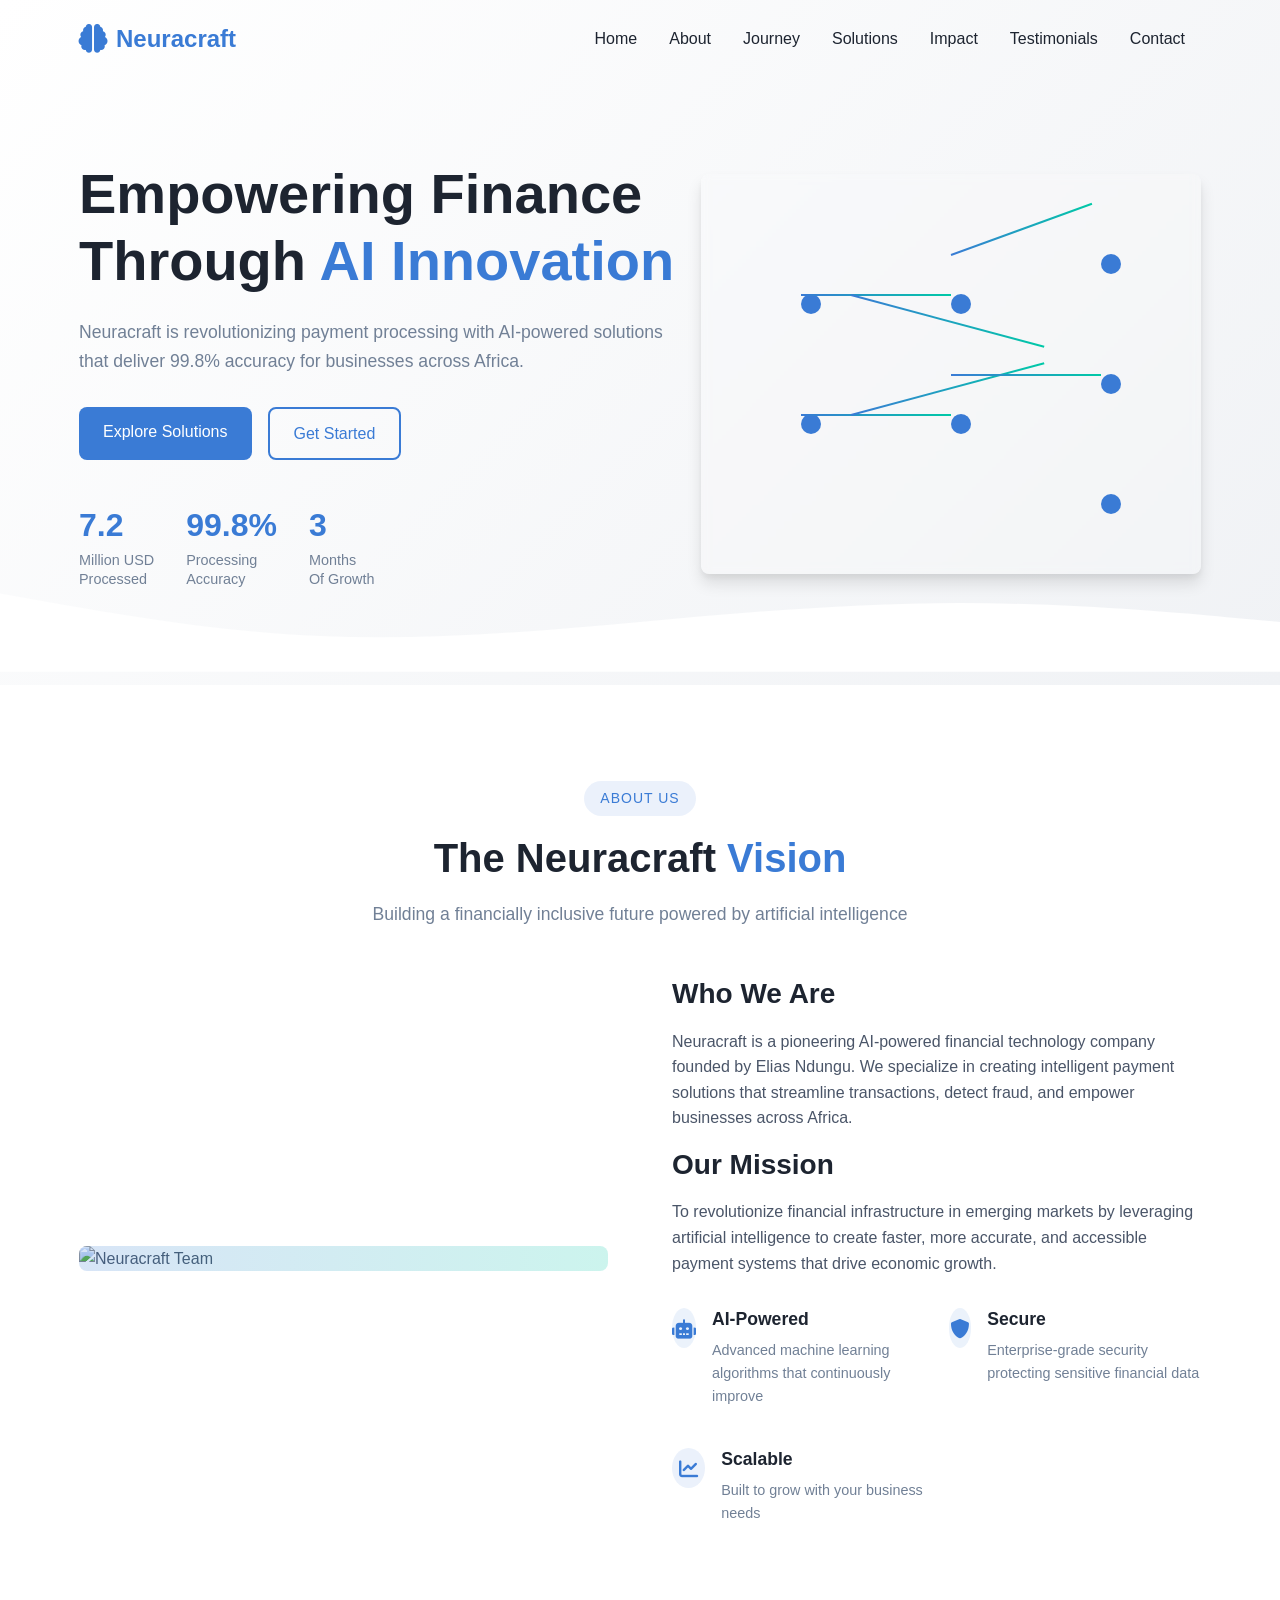
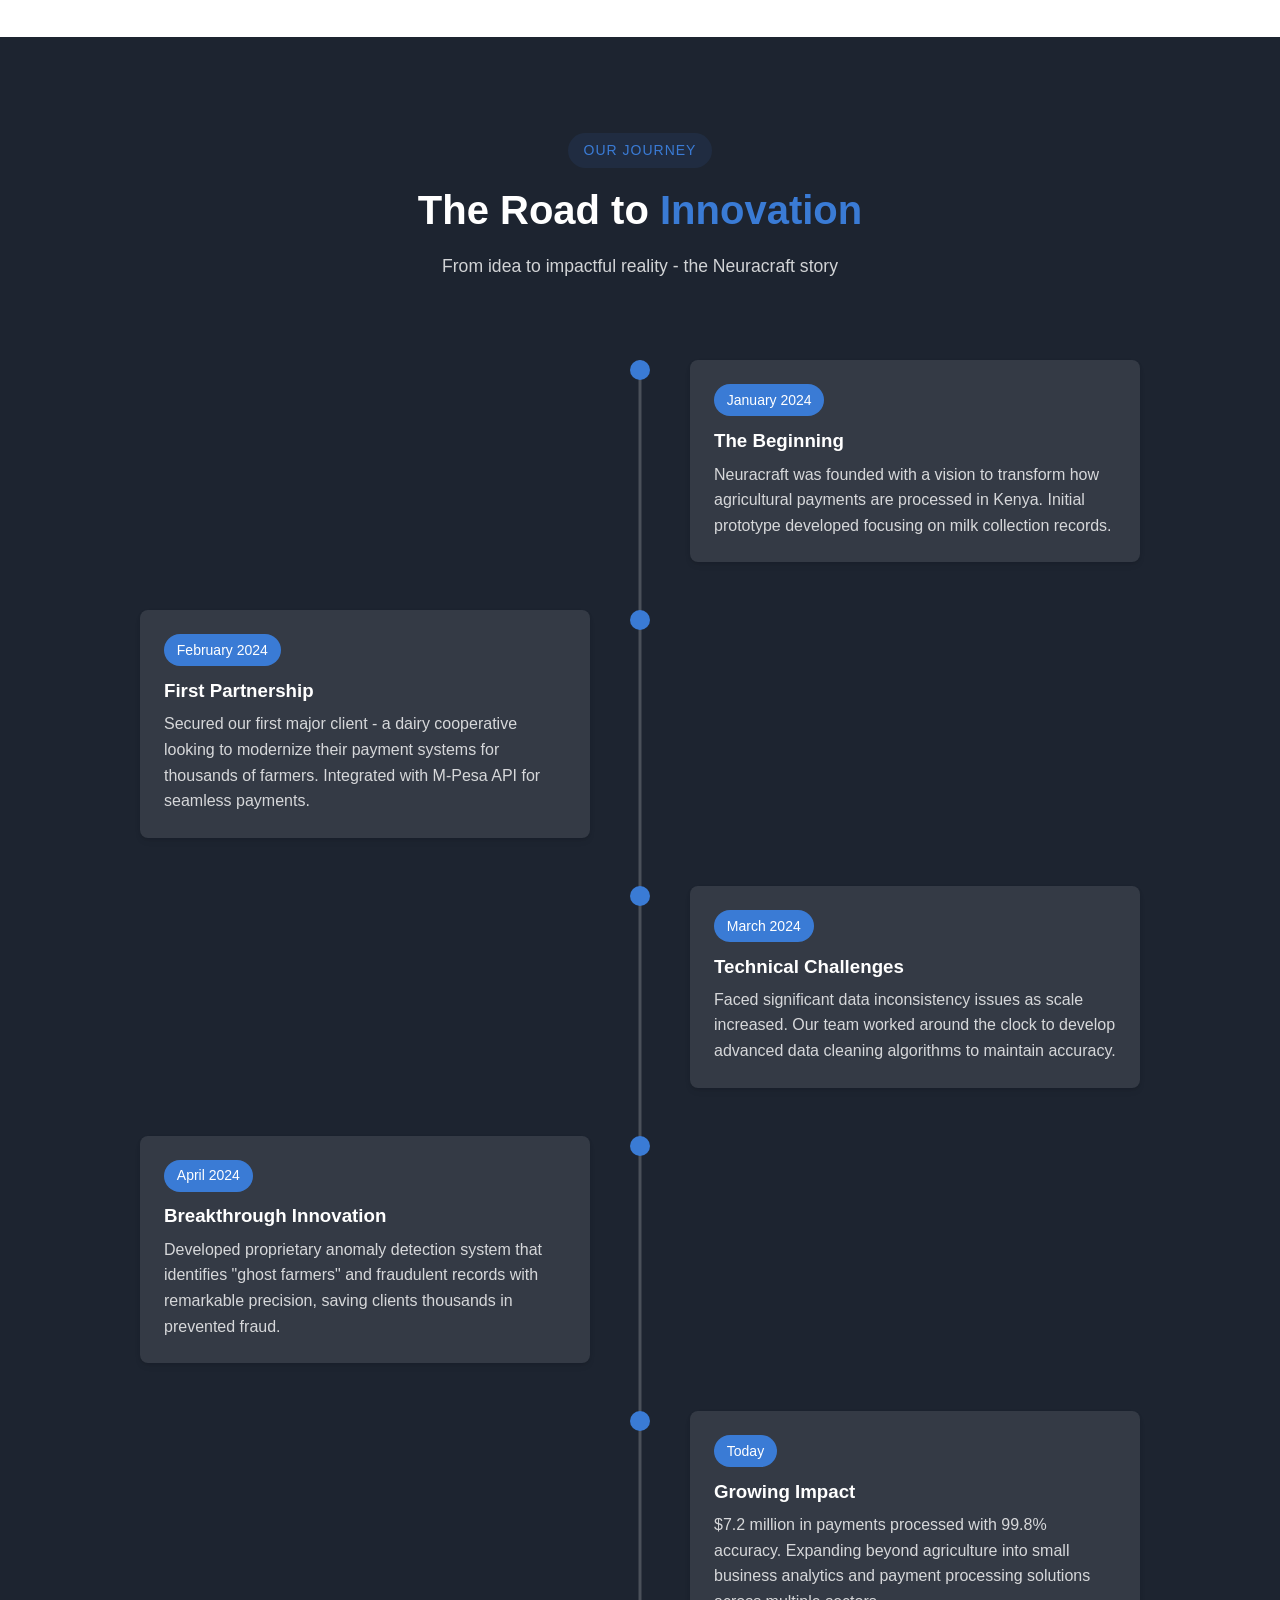
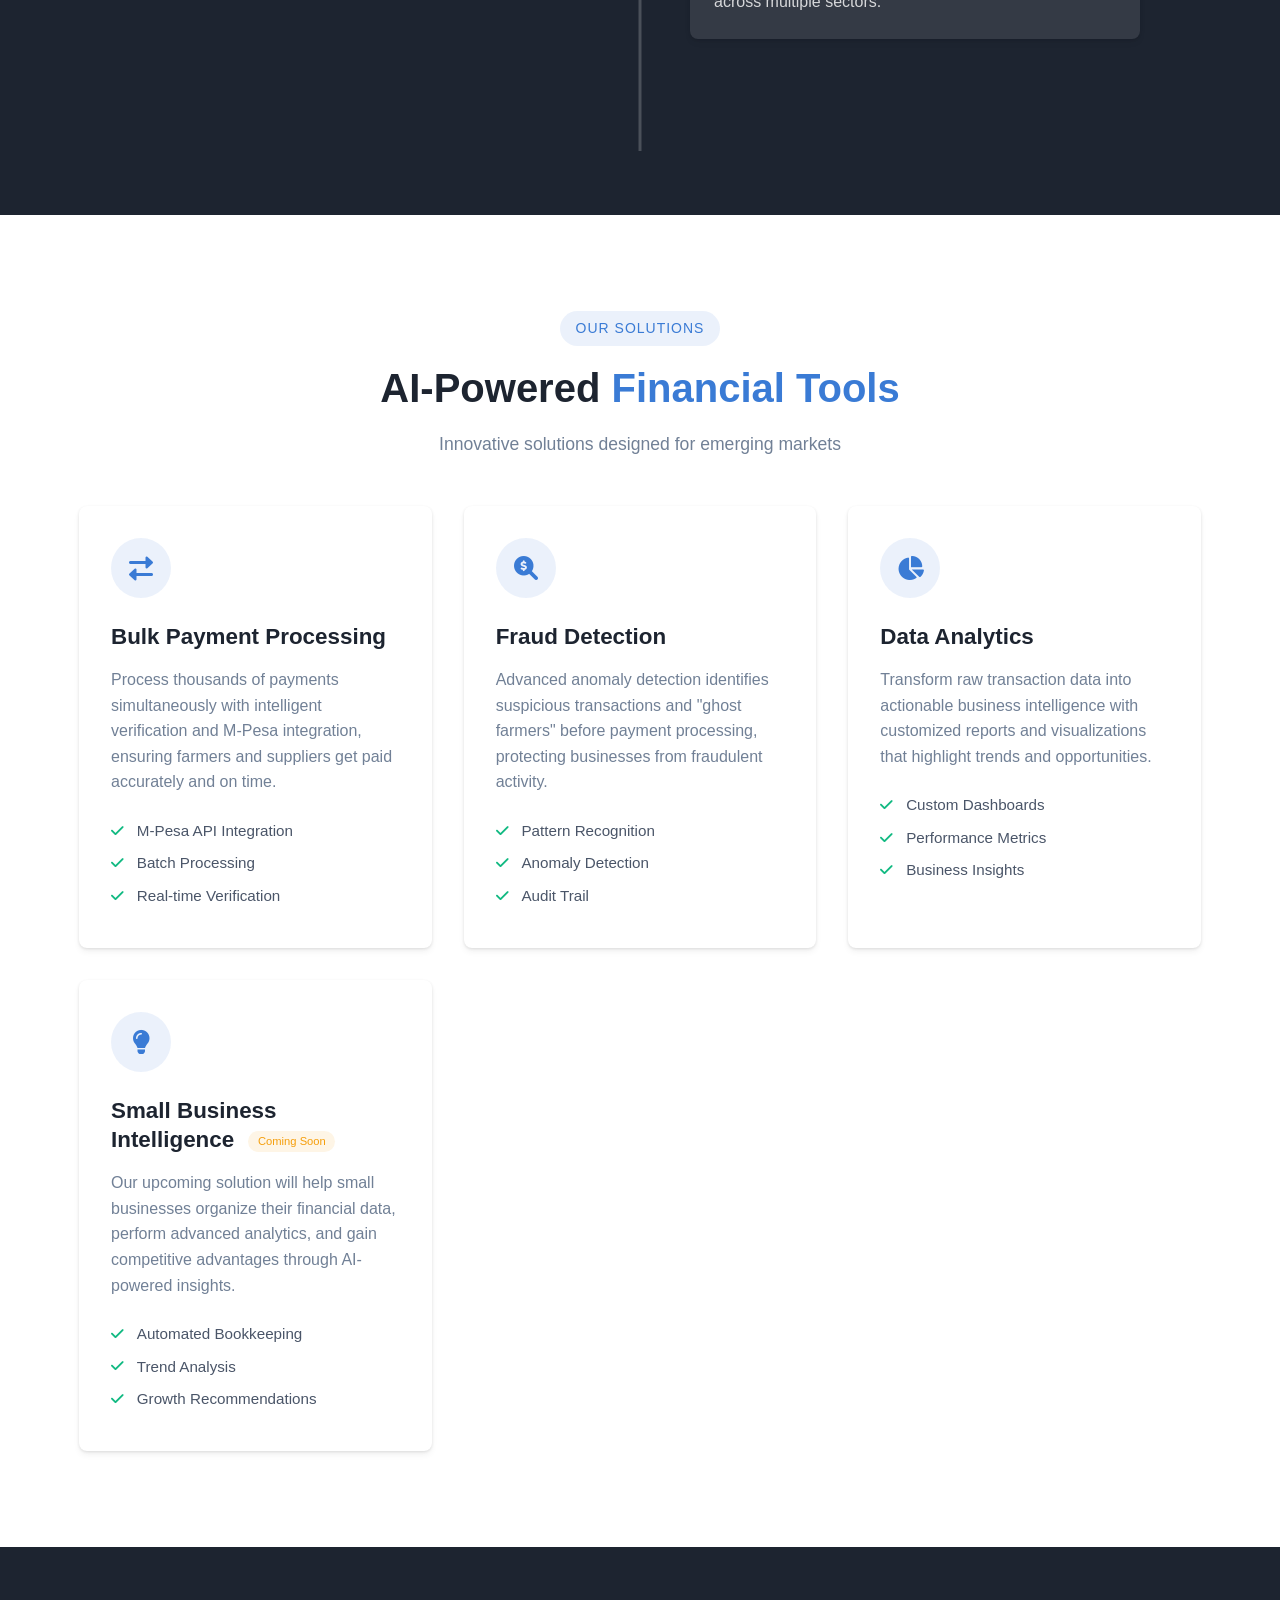
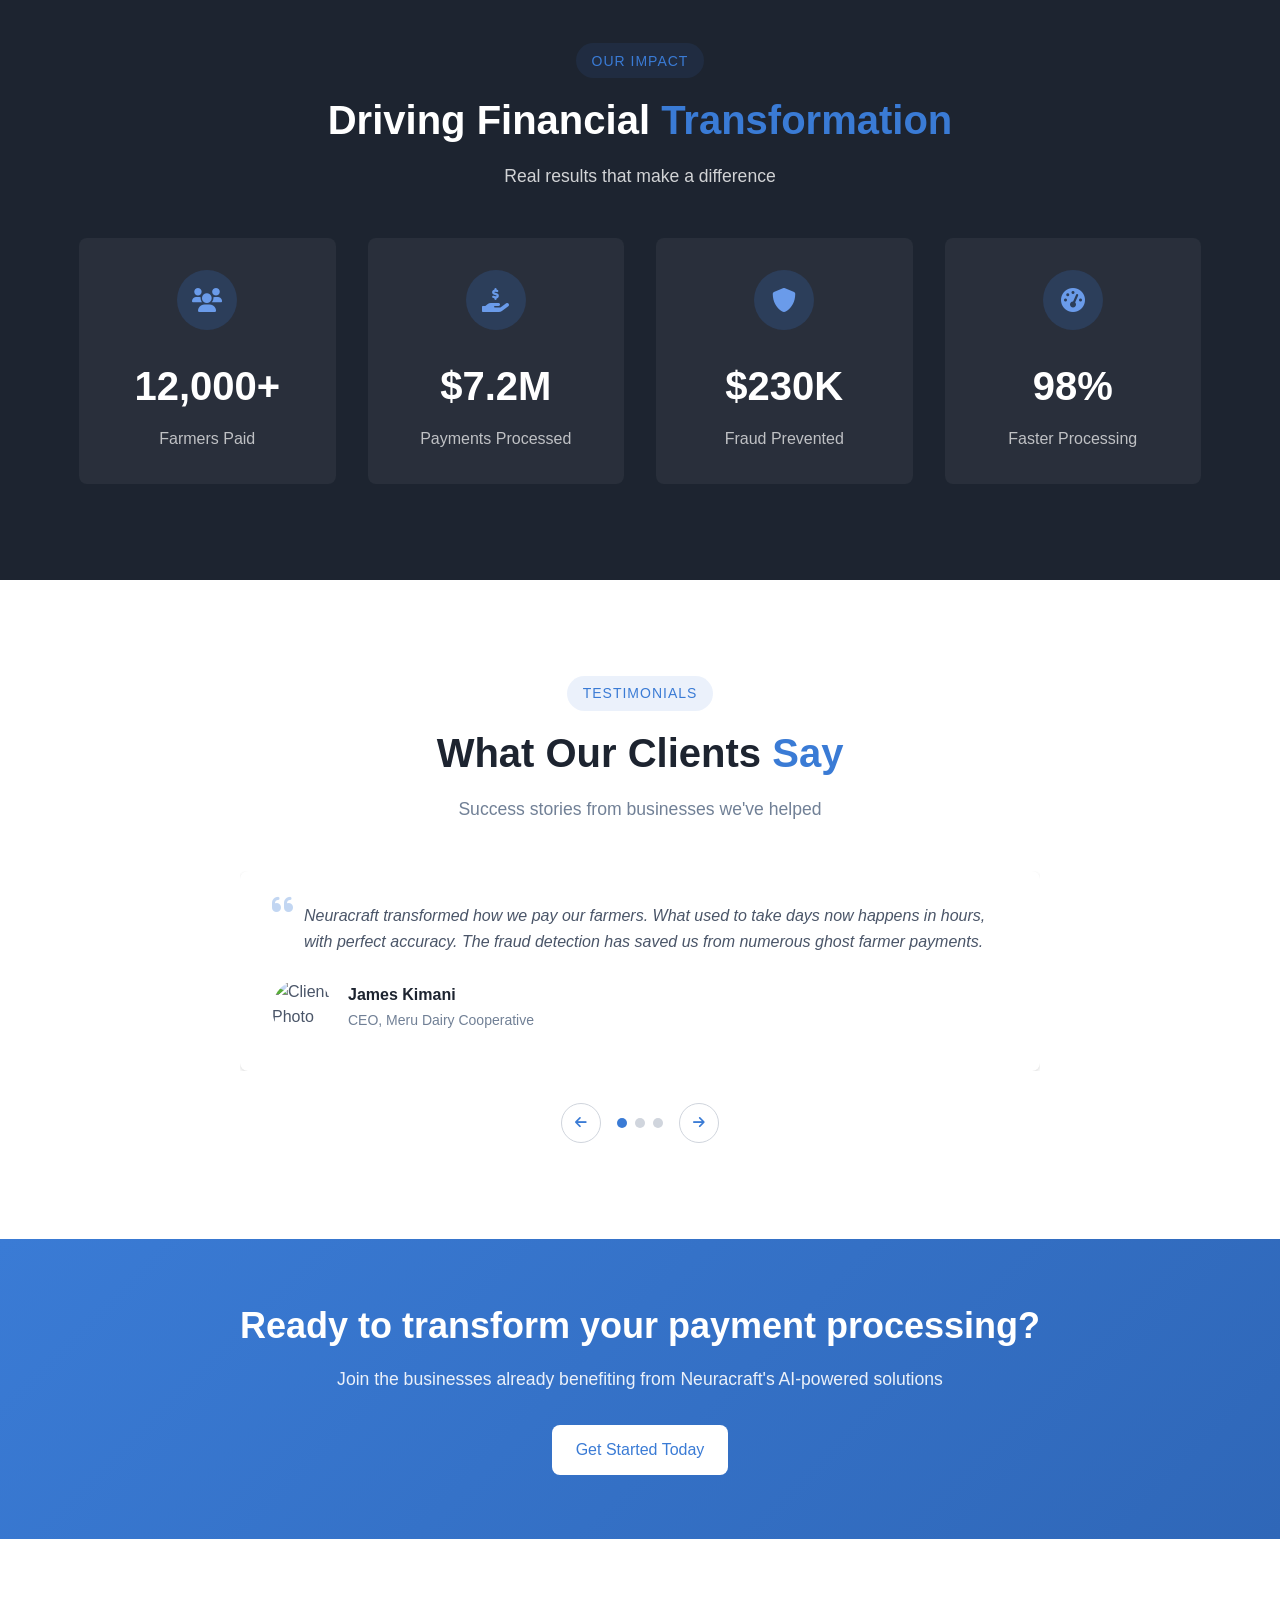
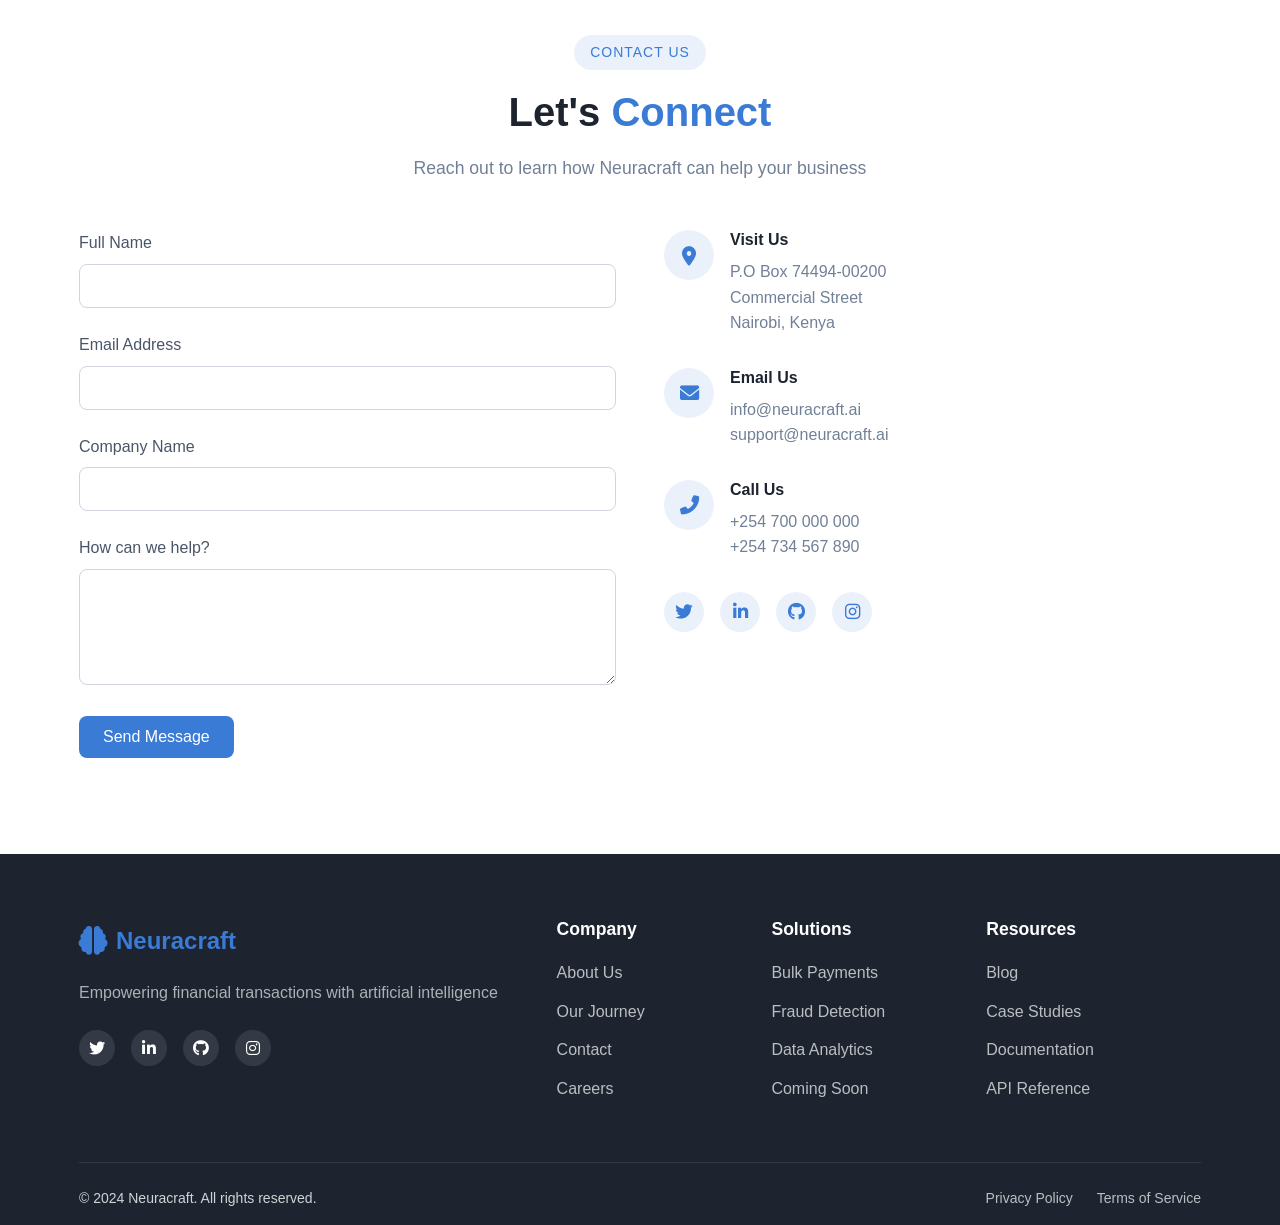
==== commit 8dcd4d37: "Update index.html" ====
--- a/index.html
+++ b/index.html
@@ -4,7 +4,7 @@
     <meta charset="UTF-8">
     <meta name="viewport" content="width=device-width, initial-scale=1.0">
     <title>Neuracraft | AI-Powered Financial Solutions</title>
-    <link rel="stylesheet" href="styles.css">
+    <link rel="stylesheet" href="css/styles.css">
     <link rel="stylesheet" href="https://cdnjs.cloudflare.com/ajax/libs/font-awesome/6.0.0-beta3/css/all.min.css">
     <link rel="stylesheet" href="https://cdnjs.cloudflare.com/ajax/libs/aos/2.3.4/aos.css">
     <link href="https://fonts.googleapis.com/css2?family=Inter:wght@300;400;500;600;700&family=Poppins:wght@300;400;500;600;700&display=swap" rel="stylesheet">
@@ -508,6 +508,6 @@
     </footer>
 
     <script src="https://cdnjs.cloudflare.com/ajax/libs/aos/2.3.4/aos.js"></script>
-    <script src="script.js"></script>
+    <script src="scripts/scripts.js"></script>
 </body>
 </html>
--- a/css/styles.css
+++ b/css/styles.css
@@ -0,0 +1,1447 @@
+/* ======== GLOBAL STYLES ======== */
+:root {
+    --primary: #3a7bd5;
+    --primary-dark: #2f67b8;
+    --primary-light: #6a9bea;
+    --secondary: #00c9a7;
+    --dark: #1d2430;
+    --dark-light: #2c3644;
+    --gray: #f0f2f5;
+    --gray-dark: #d0d5dd;
+    --white: #ffffff;
+    --text: #4a5568;
+    --text-light: #718096;
+    --success: #10b981;
+    --warning: #f59e0b;
+    --danger: #ef4444;
+    --font-primary: 'Inter', sans-serif;
+    --font-secondary: 'Poppins', sans-serif;
+    --transition: all 0.3s ease;
+    --shadow: 0 4px 6px rgba(0, 0, 0, 0.05), 0 1px 3px rgba(0, 0, 0, 0.1);
+    --shadow-lg: 0 10px 15px rgba(0, 0, 0, 0.1), 0 4px 6px rgba(0, 0, 0, 0.05);
+    --border-radius: 8px;
+}
+
+* {
+    margin: 0;
+    padding: 0;
+    box-sizing: border-box;
+}
+
+html {
+    scroll-behavior: smooth;
+}
+
+body {
+    font-family: var(--font-primary);
+    color: var(--text);
+    line-height: 1.6;
+    background-color: var(--white);
+    overflow-x: hidden;
+}
+
+h1, h2, h3, h4, h5, h6 {
+    font-family: var(--font-secondary);
+    color: var(--dark);
+    font-weight: 600;
+    line-height: 1.3;
+}
+
+p {
+    margin-bottom: 1rem;
+}
+
+a {
+    text-decoration: none;
+    color: var(--primary);
+    transition: var(--transition);
+}
+
+a:hover {
+    color: var(--primary-dark);
+}
+
+ul {
+    list-style: none;
+}
+
+img {
+    max-width: 100%;
+    height: auto;
+}
+
+.container {
+    width: 100%;
+    max-width: 1200px;
+    margin: 0 auto;
+    padding: 0 1.5rem;
+}
+
+.highlight {
+    color: var(--primary);
+}
+
+section {
+    padding: 6rem 0;
+    position: relative;
+}
+
+section.dark {
+    background-color: var(--dark);
+    color: var(--white);
+}
+
+section.dark h2, 
+section.dark h3 {
+    color: var(--white);
+}
+
+.btn {
+    display: inline-block;
+    padding: 0.75rem 1.5rem;
+    font-weight: 500;
+    border-radius: var(--border-radius);
+    cursor: pointer;
+    transition: var(--transition);
+    border: none;
+    font-size: 1rem;
+    text-align: center;
+}
+
+.btn-primary {
+    background-color: var(--primary);
+    color: var(--white);
+}
+
+.btn-primary:hover {
+    background-color: var(--primary-dark);
+    color: var(--white);
+}
+
+.btn-outline {
+    background-color: transparent;
+    color: var(--primary);
+    border: 2px solid var(--primary);
+}
+
+.btn-outline:hover {
+    background-color: var(--primary);
+    color: var(--white);
+}
+
+.section-heading {
+    text-align: center;
+    margin-bottom: 3rem;
+}
+
+.section-heading h2 {
+    font-size: 2.5rem;
+    margin-bottom: 1rem;
+}
+
+.section-heading p {
+    font-size: 1.1rem;
+    color: var(--text-light);
+    max-width: 700px;
+    margin: 0 auto;
+}
+
+.section-tag {
+    display: inline-block;
+    background: rgba(58, 123, 213, 0.1);
+    color: var(--primary);
+    padding: 0.4rem 1rem;
+    border-radius: 50px;
+    font-size: 0.875rem;
+    font-weight: 500;
+    margin-bottom: 1rem;
+    text-transform: uppercase;
+    letter-spacing: 1px;
+}
+
+.section-heading.light {
+    color: var(--white);
+}
+
+.section-heading.light h2 {
+    color: var(--white);
+}
+
+.section-heading.light p {
+    color: rgba(255, 255, 255, 0.8);
+}
+
+/* ======== NAVBAR ======== */
+.navbar {
+    position: fixed;
+    top: 0;
+    left: 0;
+    width: 100%;
+    z-index: 1000;
+    padding: 1rem 0;
+    transition: var(--transition);
+    background-color: transparent;
+}
+
+.navbar.scrolled {
+    background-color: var(--white);
+    box-shadow: var(--shadow);
+    padding: 0.75rem 0;
+}
+
+.navbar .container {
+    display: flex;
+    justify-content: space-between;
+    align-items: center;
+}
+
+.navbar-brand {
+    display: flex;
+    align-items: center;
+    justify-content: space-between;
+    width: 100%;
+}
+
+.logo {
+    display: flex;
+    align-items: center;
+    font-family: var(--font-secondary);
+    font-weight: 600;
+    font-size: 1.5rem;
+    color: var(--primary);
+}
+
+.logo-icon {
+    margin-right: 0.5rem;
+    font-size: 1.8rem;
+}
+
+.navbar-menu {
+    display: flex;
+    align-items: center;
+}
+
+.navbar-links {
+    display: flex;
+    margin: 0;
+    padding: 0;
+}
+
+.navbar-links li {
+    margin: 0 1rem;
+}
+
+.navbar-links li a {
+    color: var(--dark);
+    font-weight: 500;
+    position: relative;
+}
+
+.navbar-links li a:after {
+    content: '';
+    position: absolute;
+    width: 0;
+    height: 2px;
+    bottom: -5px;
+    left: 0;
+    background-color: var(--primary);
+    transition: var(--transition);
+}
+
+.navbar-links li a:hover:after,
+.navbar-links li a.active:after {
+    width: 100%;
+}
+
+.navbar.scrolled .navbar-links li a {
+    color: var(--dark);
+}
+
+.menu-toggle {
+    display: none;
+    background: transparent;
+    border: none;
+    color: var(--dark);
+    font-size: 1.5rem;
+    cursor: pointer;
+}
+
+/* ======== HERO SECTION ======== */
+.hero {
+    padding: 10rem 0 6rem;
+    background: linear-gradient(135deg, var(--white) 0%, var(--gray) 100%);
+    position: relative;
+    overflow: hidden;
+}
+
+.hero .container {
+    display: flex;
+    align-items: center;
+    justify-content: space-between;
+    position: relative;
+    z-index: 2;
+}
+
+.hero-content {
+    flex: 1;
+    max-width: 600px;
+}
+
+.hero-content h1 {
+    font-size: 3.5rem;
+    margin-bottom: 1.5rem;
+    line-height: 1.2;
+}
+
+.hero-content p {
+    font-size: 1.1rem;
+    margin-bottom: 2rem;
+    color: var(--text-light);
+}
+
+.hero-cta {
+    display: flex;
+    gap: 1rem;
+    margin-bottom: 2.5rem;
+}
+
+.hero-metrics {
+    display: flex;
+    gap: 2rem;
+}
+
+.metric {
+    display: flex;
+    flex-direction: column;
+}
+
+.metric-value {
+    font-size: 2rem;
+    font-weight: 700;
+    color: var(--primary);
+}
+
+.metric-label {
+    font-size: 0.9rem;
+    color: var(--text-light);
+    line-height: 1.3;
+}
+
+.hero-image {
+    flex: 1;
+    position: relative;
+    max-width: 500px;
+}
+
+.ai-animation {
+    position: relative;
+    width: 100%;
+    height: 400px;
+    background-color: rgba(255, 255, 255, 0.1);
+    border-radius: var(--border-radius);
+    backdrop-filter: blur(5px);
+    box-shadow: var(--shadow-lg);
+    overflow: hidden;
+}
+
+.neural-network {
+    position: relative;
+    width: 100%;
+    height: 100%;
+}
+
+.node {
+    position: absolute;
+    width: 20px;
+    height: 20px;
+    background-color: var(--primary);
+    border-radius: 50%;
+    animation: pulse 2s infinite;
+}
+
+.node.n1 { top: 30%; left: 20%; animation-delay: 0s; }
+.node.n2 { top: 60%; left: 20%; animation-delay: 0.3s; }
+.node.n3 { top: 30%; left: 50%; animation-delay: 0.6s; }
+.node.n4 { top: 60%; left: 50%; animation-delay: 0.9s; }
+.node.n5 { top: 20%; left: 80%; animation-delay: 1.2s; }
+.node.n6 { top: 50%; left: 80%; animation-delay: 1.5s; }
+.node.n7 { top: 80%; left: 80%; animation-delay: 1.8s; }
+
+.connection {
+    position: absolute;
+    height: 2px;
+    background: linear-gradient(90deg, var(--primary) 0%, var(--secondary) 100%);
+    animation: flow 2s infinite;
+    transform-origin: left center;
+}
+
+.connection.c1 { width: 30%; top: 30%; left: 20%; transform: rotate(0deg); }
+.connection.c2 { width: 30%; top: 60%; left: 20%; transform: rotate(0deg); }
+.connection.c3 { width: 40%; top: 30%; left: 30%; transform: rotate(15deg); }
+.connection.c4 { width: 40%; top: 60%; left: 30%; transform: rotate(-15deg); }
+.connection.c5 { width: 30%; top: 20%; left: 50%; transform: rotate(-20deg); }
+.connection.c6 { width: 30%; top: 50%; left: 50%; transform: rotate(0deg); }
+
+@keyframes pulse {
+    0% { transform: scale(1); opacity: 1; }
+    50% { transform: scale(1.2); opacity: 0.7; }
+    100% { transform: scale(1); opacity: 1; }
+}
+
+@keyframes flow {
+    0% { opacity: 0.3; }
+    50% { opacity: 0.8; }
+    100% { opacity: 0.3; }
+}
+
+.hero-wave {
+    position: absolute;
+    bottom: 0;
+    left: 0;
+    width: 100%;
+    height: 120px;
+    fill: var(--white);
+}
+
+/* ======== ABOUT SECTION ======== */
+.about {
+    background-color: var(--white);
+}
+
+.about-content {
+    display: flex;
+    gap: 4rem;
+    align-items: center;
+}
+
+.about-image {
+    flex: 1;
+}
+
+.image-container {
+    position: relative;
+    border-radius: var(--border-radius);
+    overflow: hidden;
+}
+
+.image-container img {
+    width: 100%;
+    display: block;
+    transition: var(--transition);
+}
+
+.image-overlay {
+    position: absolute;
+    top: 0;
+    left: 0;
+    width: 100%;
+    height: 100%;
+    background: linear-gradient(to right, rgba(58, 123, 213, 0.2), rgba(0, 201, 167, 0.2));
+}
+
+.about-text {
+    flex: 1;
+}
+
+.about-text h3 {
+    font-size: 1.75rem;
+    margin-bottom: 1rem;
+    color: var(--dark);
+}
+
+.about-features {
+    margin-top: 2rem;
+    display: grid;
+    grid-template-columns: repeat(auto-fit, minmax(250px, 1fr));
+    gap: 1.5rem;
+}
+
+.feature {
+    display: flex;
+    align-items: flex-start;
+    gap: 1rem;
+}
+
+.feature-icon {
+    width: 40px;
+    height: 40px;
+    background-color: rgba(58, 123, 213, 0.1);
+    color: var(--primary);
+    display: flex;
+    align-items: center;
+    justify-content: center;
+    border-radius: 50%;
+    font-size: 1.2rem;
+}
+
+.feature-text h4 {
+    font-size: 1.1rem;
+    margin-bottom: 0.5rem;
+}
+
+.feature-text p {
+    font-size: 0.9rem;
+    color: var(--text-light);
+}
+
+/* ======== JOURNEY SECTION ======== */
+.journey {
+    background-color: var(--dark);
+    color: var(--white);
+}
+
+.timeline {
+    position: relative;
+    max-width: 1000px;
+    margin: 0 auto;
+    padding: 2rem 0;
+}
+
+.timeline:before {
+    content: '';
+    position: absolute;
+    height: 100%;
+    width: 3px;
+    background-color: rgba(255, 255, 255, 0.2);
+    left: 50%;
+    transform: translateX(-50%);
+}
+
+.timeline-item {
+    position: relative;
+    margin-bottom: 3rem;
+}
+
+.timeline-dot {
+    position: absolute;
+    width: 20px;
+    height: 20px;
+    background-color: var(--primary);
+    border-radius: 50%;
+    left: 50%;
+    top: 0;
+    transform: translateX(-50%);
+    z-index: 2;
+}
+
+.timeline-content {
+    position: relative;
+    width: 45%;
+    padding: 1.5rem;
+    background-color: rgba(255, 255, 255, 0.1);
+    border-radius: var(--border-radius);
+    box-shadow: var(--shadow);
+}
+
+.timeline-item:nth-child(odd) .timeline-content {
+    margin-left: auto;
+}
+
+.timeline-item:nth-child(even) .timeline-content {
+    margin-right: auto;
+}
+
+.timeline-date {
+    display: inline-block;
+    padding: 0.3rem 0.8rem;
+    background-color: var(--primary);
+    color: var(--white);
+    border-radius: 50px;
+    font-size: 0.875rem;
+    font-weight: 500;
+    margin-bottom: 0.8rem;
+}
+
+.timeline-content h3 {
+    color: var(--white);
+    margin-bottom: 0.5rem;
+}
+
+.timeline-content p {
+    color: rgba(255, 255, 255, 0.8);
+    margin-bottom: 0;
+}
+
+/* ======== SOLUTIONS SECTION ======== */
+.solutions {
+    background-color: var(--white);
+}
+
+.solutions-grid {
+    display: grid;
+    grid-template-columns: repeat(auto-fit, minmax(280px, 1fr));
+    gap: 2rem;
+}
+
+.solution-card {
+    background-color: var(--white);
+    border-radius: var(--border-radius);
+    box-shadow: var(--shadow);
+    padding: 2rem;
+    transition: var(--transition);
+    position: relative;
+    overflow: hidden;
+}
+
+.solution-card:hover {
+    transform: translateY(-5px);
+    box-shadow: var(--shadow-lg);
+}
+
+.solution-icon {
+    width: 60px;
+    height: 60px;
+    background-color: rgba(58, 123, 213, 0.1);
+    color: var(--primary);
+    display: flex;
+    align-items: center;
+    justify-content: center;
+    border-radius: 50%;
+    font-size: 1.5rem;
+    margin-bottom: 1.5rem;
+}
+
+.solution-card h3 {
+    font-size: 1.4rem;
+    margin-bottom: 1rem;
+}
+
+.solution-card p {
+    color: var(--text-light);
+    margin-bottom: 1.5rem;
+}
+
+.solution-features {
+    list-style: none;
+    padding: 0;
+}
+
+.solution-features li {
+    margin-bottom: 0.5rem;
+    display: flex;
+    align-items: center;
+    font-size: 0.95rem;
+}
+
+.solution-features li i {
+    color: var(--success);
+    margin-right: 0.8rem;
+    font-size: 0.9rem;
+}
+
+.coming-soon-tag {
+    display: inline-block;
+    background-color: rgba(245, 158, 11, 0.1);
+    color: var(--warning);
+    padding: 0.2rem 0.6rem;
+    border-radius: 50px;
+    font-size: 0.7rem;
+    font-weight: 500;
+    vertical-align: middle;
+    margin-left: 0.5rem;
+}
+
+/* ======== STATS SECTION ======== */
+.stats {
+    background-color: var(--dark);
+    color: var(--white);
+}
+
+.stats-grid {
+    display: grid;
+    grid-template-columns: repeat(auto-fit, minmax(200px, 1fr));
+    gap: 2rem;
+    margin-top: 3rem;
+}
+
+.stat-card {
+    text-align: center;
+    padding: 2rem;
+    background-color: rgba(255, 255, 255, 0.05);
+    border-radius: var(--border-radius);
+    transition: var(--transition);
+}
+
+.stat-card:hover {
+    transform: translateY(-5px);
+    background-color: rgba(255, 255, 255, 0.1);
+}
+
+.stat-icon {
+    width: 60px;
+    height: 60px;
+    background-color: rgba(58, 123, 213, 0.2);
+    color: var(--primary-light);
+    display: flex;
+    align-items: center;
+    justify-content: center;
+    border-radius: 50%;
+    font-size: 1.5rem;
+    margin: 0 auto 1.5rem;
+}
+
+.stat-number {
+    font-size: 2.5rem;
+    font-weight: 700;
+    color: var(--white);
+    margin-bottom: 0.5rem;
+}
+
+.stat-label {
+    color: rgba(255, 255, 255, 0.7);
+    font-size: 1rem;
+}
+
+/* ======== TESTIMONIALS SECTION ======== */
+.testimonials {
+    background-color: var(--white);
+}
+
+.testimonial-slider {
+    position: relative;
+    max-width: 800px;
+    margin: 0 auto;
+    overflow: hidden;
+}
+
+.testimonial-slide {
+    display: none;
+}
+
+.testimonial-slide.active {
+    display: block;
+    animation: fadeIn 0.5s ease-in-out;
+}
+
+@keyframes fadeIn {
+    from { opacity: 0; transform: translateY(20px); }
+    to { opacity: 1; transform: translateY(0); }
+}
+
+.testimonial-content {
+    background-color: var(--white);
+    border-radius: var(--border-radius);
+    box-shadow: var(--shadow);
+    padding: 2rem;
+}
+
+.testimonial-text {
+    position: relative;
+    margin-bottom: 1.5rem;
+}
+
+.testimonial-text i {
+    color: var(--primary);
+    font-size: 1.5rem;
+    opacity: 0.3;
+    position: absolute;
+    top: -10px;
+    left: 0;
+}
+
+.testimonial-text p {
+    padding-left: 2rem;
+    font-style: italic;
+    color: var(--text);
+}
+
+.testimonial-author {
+    display: flex;
+    align-items: center;
+    gap: 1rem;
+}
+
+.testimonial-author img {
+    width: 60px;
+    height: 60px;
+    border-radius: 50%;
+    object-fit: cover;
+}
+
+.author-info h4 {
+    margin-bottom: 0.2rem;
+}
+
+.author-info p {
+    font-size: 0.875rem;
+    color: var(--text-light);
+    margin-bottom: 0;
+}
+
+.testimonial-controls {
+    display: flex;
+    justify-content: center;
+    align-items: center;
+    margin-top: 2rem;
+}
+
+.testimonial-control {
+    width: 40px;
+    height: 40px;
+    background-color: var(--white);
+    border: 1px solid var(--gray-dark);
+    border-radius: 50%;
+    color: var(--primary);
+    display: flex;
+    align-items: center;
+    justify-content: center;
+    cursor: pointer;
+    transition: var(--transition);
+}
+
+.testimonial-control:hover {
+    background-color: var(--primary);
+    color: var(--white);
+    border-color: var(--primary);
+}
+
+.testimonial-dots {
+    display: flex;
+    gap: 0.5rem;
+    margin: 0 1rem;
+}
+
+.testimonial-dot {
+    width: 10px;
+    height: 10px;
+    border-radius: 50%;
+    background-color: var(--gray-dark);
+    cursor: pointer;
+    transition: var(--transition);
+}
+
+.testimonial-dot.active {
+    background-color: var(--primary);
+}
+
+/* ======== CTA SECTION ======== */
+.cta {
+    background: linear-gradient(135deg, var(--primary) 0%, var(--primary-dark) 100%);
+    color: var(--white);
+    text-align: center;
+    padding: 4rem 0;
+}
+
+.cta-content h2 {
+    color: var(--white);
+    font-size: 2.25rem;
+    margin-bottom: 1rem;
+}
+
+.cta-content p {
+    color: rgba(255, 255, 255, 0.9);
+    margin-bottom: 2rem;
+    font-size: 1.1rem;
+}
+
+.cta .btn-primary {
+    background-color: var(--white);
+    color: var(--primary);
+}
+
+.cta .btn-primary:hover {
+    background-color: rgba(255, 255, 255, 0.9);
+}
+
+/* ======== CONTACT SECTION ======== */
+.contact {
+    background-color: var(--white);
+}
+
+.contact-content {
+    display: flex;
+    gap: 3rem;
+}
+
+.contact-form {
+    flex: 1;
+}
+
+.form-group {
+    margin-bottom: 1.5rem;
+}
+
+.form-group label {
+    display: block;
+    margin-bottom: 0.5rem;
+    font-weight: 500;
+}
+
+.form-group input,
+.form-group textarea {
+    width: 100%;
+    padding: 0.75rem 1rem;
+    border: 1px solid var(--gray-dark);
+    border-radius: var(--border-radius);
+    font-family: var(--font-primary);
+    font-size: 1rem;
+    transition: var(--transition);
+}
+
+.form-group input:focus,
+.form-group textarea:focus {
+    outline: none;
+    border-color: var(--primary);
+    box-shadow: 0 0 0 2px rgba(58, 123, 213, 0.1);
+}
+
+.contact-info {
+    flex: 1;
+}
+
+.info-card {
+    display: flex;
+    align-items: flex-start;
+    margin-bottom: 2rem;
+    gap: 1rem;
+}
+
+.info-icon {
+    width: 50px;
+    height: 50px;
+    background-color: rgba(58, 123, 213, 0.1);
+    color: var(--primary);
+    display: flex;
+    align-items: center;
+    justify-content: center;
+    border-radius: 50%;
+    font-size: 1.2rem;
+}
+
+.info-content h4 {
+    margin-bottom: 0.5rem;
+}
+
+.info-content p {
+    color: var(--text-light);
+    margin-bottom: 0;
+}
+
+.social-links {
+    display: flex;
+    gap: 1rem;
+    margin-top: 2rem;
+}
+
+.social-link {
+    width: 40px;
+    height: 40px;
+    background-color: rgba(58, 123, 213, 0.1);
+    color: var(--primary);
+    display: flex;
+    align-items: center;
+    justify-content: center;
+    border-radius: 50%;
+    font-size: 1.1rem;
+    transition: var(--transition);
+}
+
+.social-link:hover {
+    background-color: var(--primary);
+    color: var(--white);
+}
+
+/* ======== FOOTER ======== */
+.footer {
+    background-color: var(--dark);
+    color: rgba(255, 255, 255, 0.8);
+    padding: 4rem 0 1rem;
+}
+
+.footer-content {
+    display: flex;
+    flex-wrap: wrap;
+    gap: 3rem;
+    margin-bottom: 3rem;
+}
+
+.footer-brand {
+    flex: 2;
+}
+
+.footer-brand .logo {
+    margin-bottom: 1rem;
+}
+
+.footer-brand p {
+    opacity: 0.8;
+    margin-bottom: 1.5rem;
+}
+
+.footer-social {
+    display: flex;
+    gap: 1rem;
+}
+
+.footer-social .social-icon {
+    width: 36px;
+    height: 36px;
+    background-color: rgba(255, 255, 255, 0.1);
+    color: var(--white);
+    display: flex;
+    align-items: center;
+    justify-content: center;
+    border-radius: 50%;
+    font-size: 1rem;
+    transition: var(--transition);
+}
+
+.footer-social .social-icon:hover {
+    background-color: var(--primary);
+}
+
+.footer-links {
+    flex: 3;
+    display: flex;
+    justify-content: space-between;
+}
+
+.footer-links-column {
+    flex: 1;
+}
+
+.footer-links-column h4 {
+    color: var(--white);
+    margin-bottom: 1.2rem;
+    font-size: 1.1rem;
+}
+
+.footer-links-column ul li {
+    margin-bottom: 0.8rem;
+}
+
+.footer-links-column ul li a {
+    color: rgba(255, 255, 255, 0.7);
+    transition: var(--transition);
+}
+
+.footer-links-column ul li a:hover {
+    color: var(--primary-light);
+}
+
+.footer-bottom {
+    border-top: 1px solid rgba(255, 255, 255, 0.1);
+    padding-top: 1.5rem;
+    display: flex;
+    justify-content: space-between;
+    align-items: center;
+    flex-wrap: wrap;
+    gap: 1rem;
+}
+
+.footer-bottom p {
+    margin-bottom: 0;
+    font-size: 0.875rem;
+}
+
+.footer-legal {
+    display: flex;
+    gap: 1.5rem;
+    font-size: 0.875rem;
+}
+
+.footer-legal a {
+    color: rgba(255, 255, 255, 0.7);
+}
+
+.footer-legal a:hover {
+    color: var(--primary-light);
+}
+
+/* ======== RESPONSIVE STYLES ======== */
+/* Responsive Styles */
+
+/* Large Screens (1200px and up) */
+@media (min-width: 1200px) {
+    .container {
+        max-width: 1170px;
+    }
+}
+
+/* Medium Screens (992px to 1199px) */
+@media (max-width: 1199px) {
+    .container {
+        max-width: 960px;
+    }
+    
+    /* Hero Section */
+    .hero-content h1 {
+        font-size: 3rem;
+    }
+    
+    .hero-metrics {
+        margin-top: 2rem;
+    }
+    
+    .metric {
+        margin-right: 1.5rem;
+    }
+    
+    /* Solutions Grid */
+    .solutions-grid {
+        grid-template-columns: repeat(2, 1fr);
+        gap: 2rem;
+    }
+    
+    /* Stats Grid */
+    .stats-grid {
+        grid-template-columns: repeat(2, 1fr);
+        gap: 2rem;
+    }
+    
+    .stat-card {
+        padding: 2rem;
+    }
+    
+    /* Footer */
+    .footer-content {
+        flex-direction: column;
+    }
+    
+    .footer-brand {
+        margin-bottom: 2rem;
+        width: 100%;
+    }
+    
+    .footer-links {
+        width: 100%;
+    }
+}
+
+/* Small Screens (768px to 991px) */
+@media (max-width: 991px) {
+    .container {
+        max-width: 720px;
+    }
+    
+    /* Navigation */
+    .navbar-menu {
+        position: absolute;
+        top: 100%;
+        left: 0;
+        width: 100%;
+        background-color: var(--dark-color);
+        max-height: 0;
+        overflow: hidden;
+        transition: max-height 0.3s ease-in-out;
+        z-index: 1000;
+    }
+    
+    .navbar-menu.active {
+        max-height: 500px;
+        border-bottom: 1px solid rgba(255, 255, 255, 0.1);
+    }
+    
+    .navbar-links {
+        flex-direction: column;
+        padding: 1rem 0;
+    }
+    
+    .navbar-links li {
+        margin: 0;
+        width: 100%;
+    }
+    
+    .navbar-links a {
+        display: block;
+        padding: 0.75rem 1.5rem;
+        width: 100%;
+        text-align: left;
+    }
+    
+    .menu-toggle {
+        display: flex;
+    }
+    
+    /* Hero Section */
+    .hero .container {
+        flex-direction: column;
+    }
+    
+    .hero-content {
+        width: 100%;
+        text-align: center;
+        padding: 3rem 0;
+    }
+    
+    .hero-image {
+        width: 100%;
+        margin-top: 2rem;
+    }
+    
+    .hero-cta {
+        justify-content: center;
+    }
+    
+    .hero-metrics {
+        justify-content: center;
+    }
+    
+    /* About Section */
+    .about-content {
+        flex-direction: column;
+    }
+    
+    .about-image {
+        width: 100%;
+        margin-bottom: 2rem;
+    }
+    
+    .about-text {
+        width: 100%;
+    }
+    
+    /* Contact Section */
+    .contact-content {
+        flex-direction: column;
+    }
+    
+    .contact-form {
+        width: 100%;
+        margin-bottom: 2rem;
+    }
+    
+    .contact-info {
+        width: 100%;
+    }
+}
+
+/* Extra Small Screens (576px to 767px) */
+@media (max-width: 767px) {
+    .container {
+        max-width: 540px;
+    }
+    
+    /* General */
+    section {
+        padding: 4rem 0;
+    }
+    
+    h1 {
+        font-size: 2.5rem;
+    }
+    
+    h2 {
+        font-size: 2rem;
+    }
+    
+    /* Hero Section */
+    .hero-content h1 {
+        font-size: 2.5rem;
+    }
+    
+    .hero-metrics {
+        flex-wrap: wrap;
+    }
+    
+    .metric {
+        flex: 0 0 45%;
+        margin: 0.5rem;
+    }
+    
+    /* Timeline Section */
+    .timeline-content {
+        padding: 1.5rem;
+    }
+    
+    /* Solutions Grid */
+    .solutions-grid {
+        grid-template-columns: 1fr;
+        gap: 1.5rem;
+    }
+    
+    /* Stats Grid */
+    .stats-grid {
+        grid-template-columns: 1fr;
+        gap: 1.5rem;
+    }
+    
+    /* Testimonials */
+    .testimonial-content {
+        padding: 1.5rem;
+    }
+    
+    .testimonial-author {
+        flex-direction: column;
+        align-items: center;
+        text-align: center;
+    }
+    
+    .testimonial-author img {
+        margin-bottom: 1rem;
+        margin-right: 0;
+    }
+    
+    /* CTA Section */
+    .cta-content {
+        padding: 2rem;
+    }
+    
+    .cta-content h2 {
+        font-size: 1.8rem;
+    }
+    
+    /* Footer */
+    .footer-links {
+        flex-direction: column;
+    }
+    
+    .footer-links-column {
+        width: 100%;
+        margin-bottom: 1.5rem;
+    }
+    
+    .footer-bottom {
+        flex-direction: column;
+        text-align: center;
+    }
+    
+    .footer-legal {
+        margin-top: 1rem;
+    }
+}
+
+/* Mobile Screens (Up to 575px) */
+@media (max-width: 575px) {
+    .container {
+        width: 100%;
+        padding: 0 1.5rem;
+    }
+    
+    /* Hero Section */
+    .hero-content h1 {
+        font-size: 2rem;
+    }
+    
+    .hero-cta {
+        flex-direction: column;
+        width: 100%;
+    }
+    
+    .hero-cta .btn {
+        width: 100%;
+        margin: 0.5rem 0;
+    }
+    
+    /* About Features */
+    .about-features {
+        flex-direction: column;
+    }
+    
+    .feature {
+        width: 100%;
+        margin-bottom: 1.5rem;
+    }
+    
+    /* Timeline */
+    .timeline-content {
+        margin-left: 1rem;
+    }
+    
+    .timeline-date {
+        position: relative;
+        top: auto;
+        right: auto;
+        margin-bottom: 0.5rem;
+    }
+    
+    /* Contact Form */
+    .form-group {
+        margin-bottom: 1rem;
+    }
+    
+    input, textarea {
+        padding: 0.75rem;
+    }
+    
+    /* Info Cards */
+    .info-card {
+        flex-direction: column;
+        align-items: center;
+        text-align: center;
+    }
+    
+    .info-icon {
+        margin-bottom: 1rem;
+        margin-right: 0;
+    }
+    
+    /* Social Links */
+    .social-links {
+        justify-content: center;
+    }
+}
+
+/* Animation adjustments for mobile */
+@media (max-width: 767px) {
+    [data-aos-delay] {
+        transition-delay: 0ms !important;
+    }
+    
+    /* Simplify neural network animation on mobile */
+    .neural-network {
+        transform: scale(0.7);
+    }
+}
+
+/* Extra styling for better mobile experience */
+@media (max-width: 991px) {
+    /* Make navbar sticky on mobile */
+    .navbar.sticky {
+        position: fixed;
+        top: 0;
+        width: 100%;
+        background-color: var(--dark-color);
+        box-shadow: 0 2px 10px rgba(0, 0, 0, 0.1);
+        animation: fadeInDown 0.5s;
+        z-index: 1000;
+    }
+    
+    @keyframes fadeInDown {
+        from {
+            opacity: 0;
+            transform: translate3d(0, -100%, 0);
+        }
+        to {
+            opacity: 1;
+            transform: translate3d(0, 0, 0);
+        }
+    }
+    
+    /* Improve form usability on mobile */
+    input, textarea, select {
+        font-size: 16px; /* Prevents iOS zoom on focus */
+    }
+    
+    /* Ensure buttons are easily tappable */
+    .btn, button {
+        min-height: 44px;
+    }
+    
+    /* Improve tap targets */
+    .social-link, .social-icon {
+        margin: 0 0.5rem;
+        min-width: 44px;
+        min-height: 44px;
+        display: flex;
+        align-items: center;
+        justify-content: center;
+    }
+    
+    /* Adjust testimonial controls for better mobile experience */
+    .testimonial-controls {
+        padding: 1rem 0;
+    }
+    
+    .testimonial-dot {
+        width: 12px;
+        height: 12px;
+        margin: 0 6px;
+    }
+    
+    .testimonial-control {
+        width: 40px;
+        height: 40px;
+    }
+}
+   
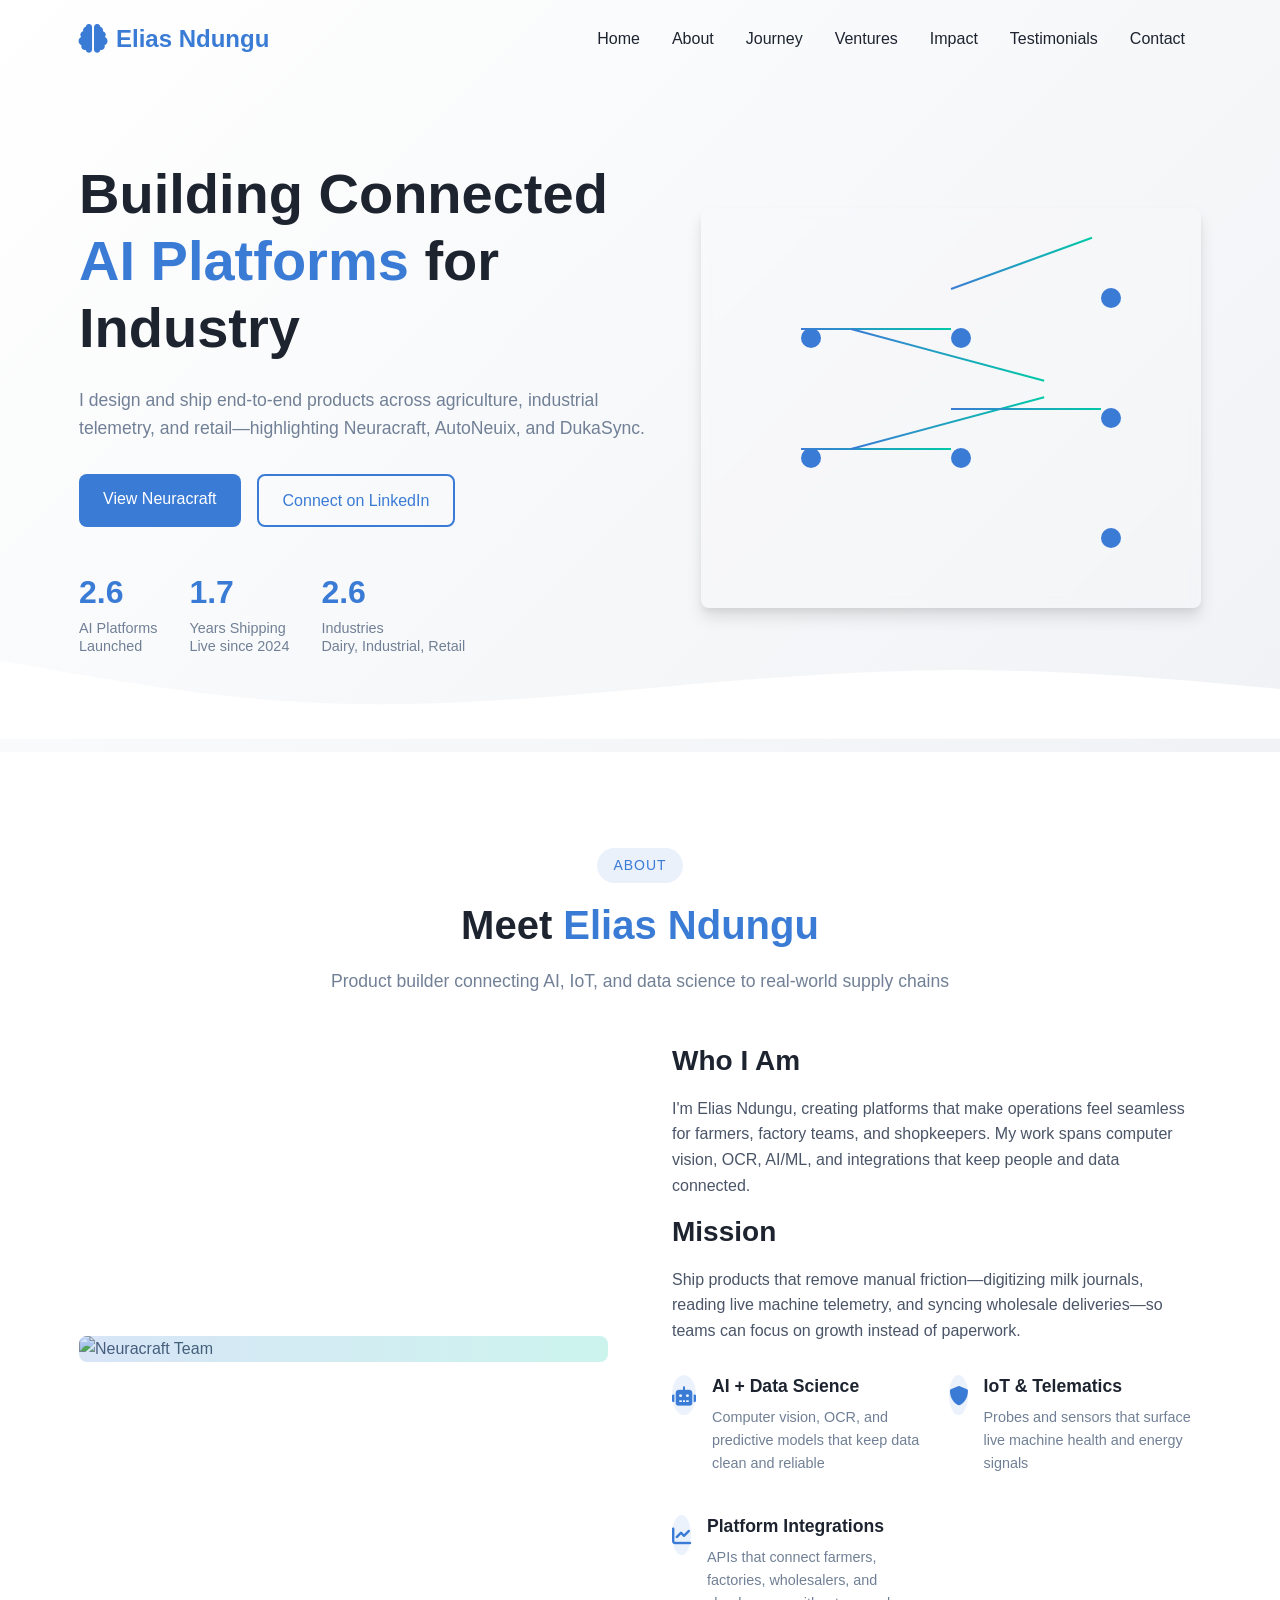
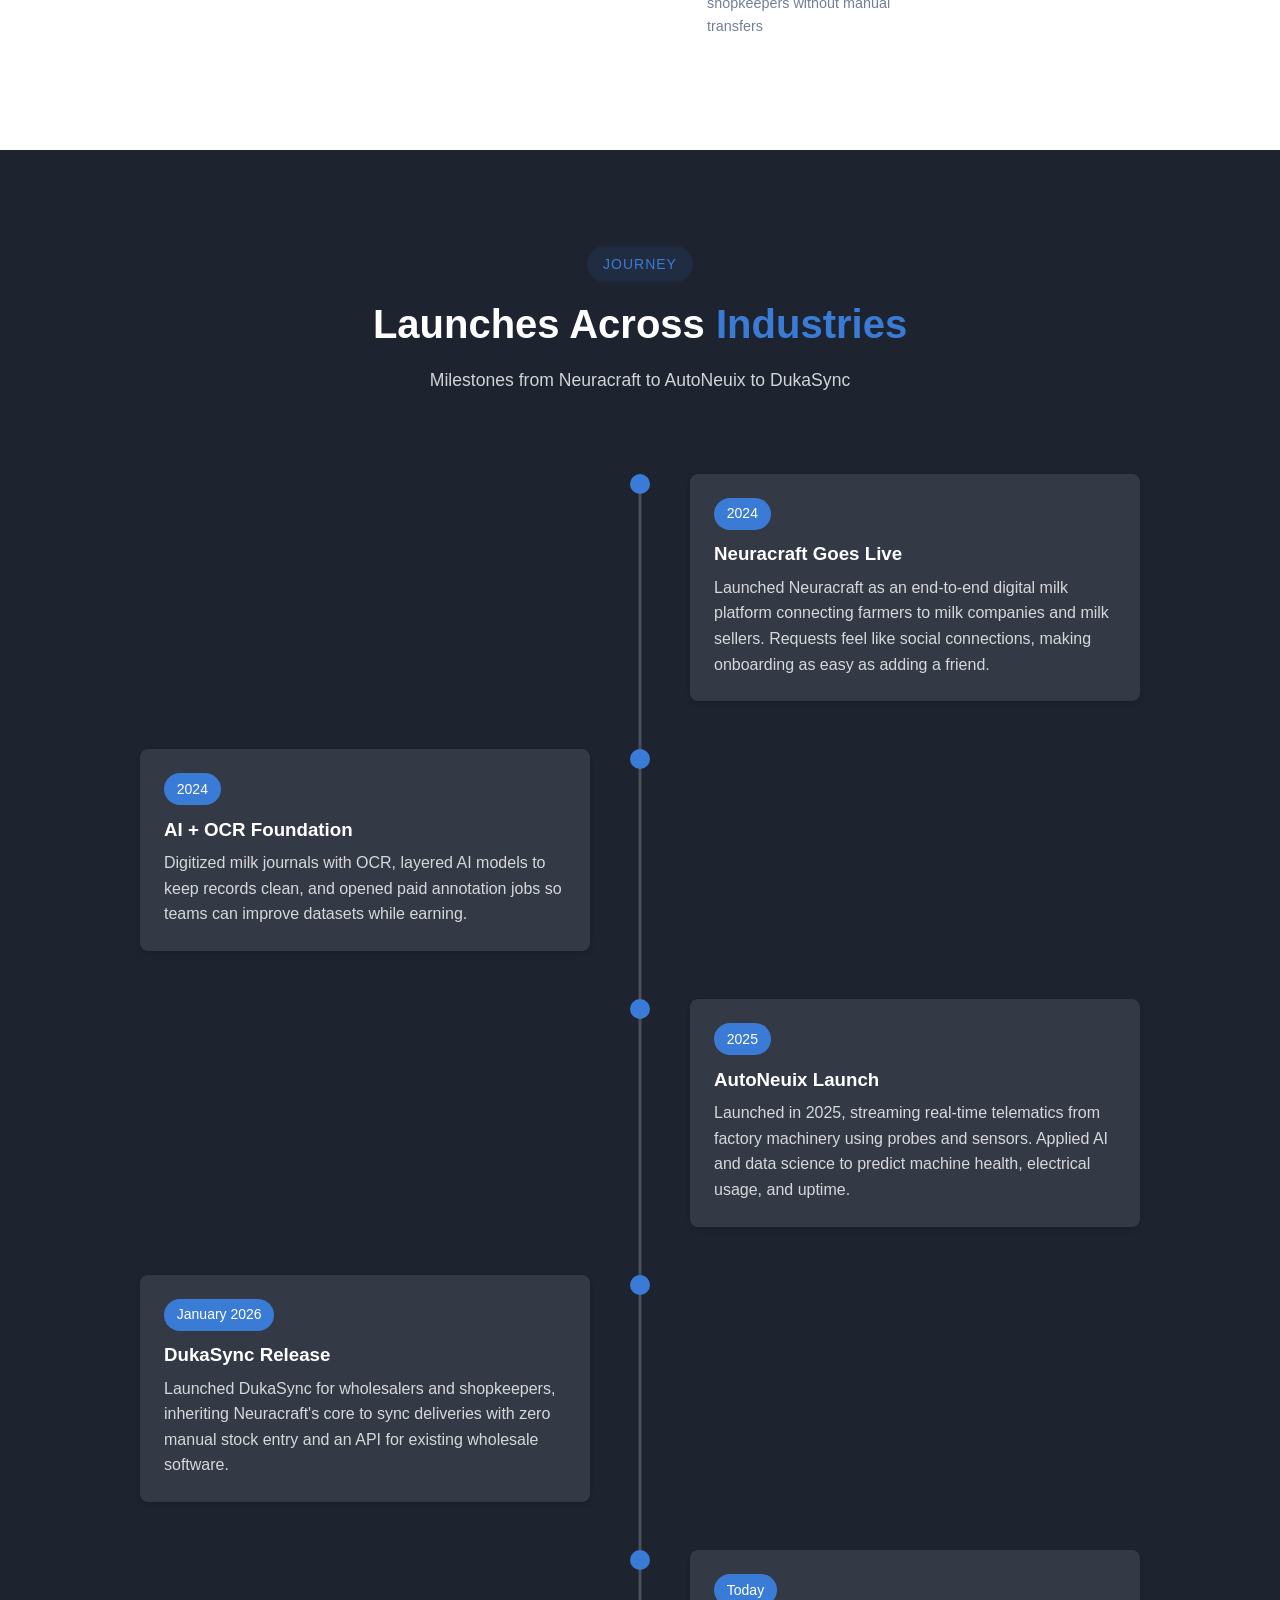
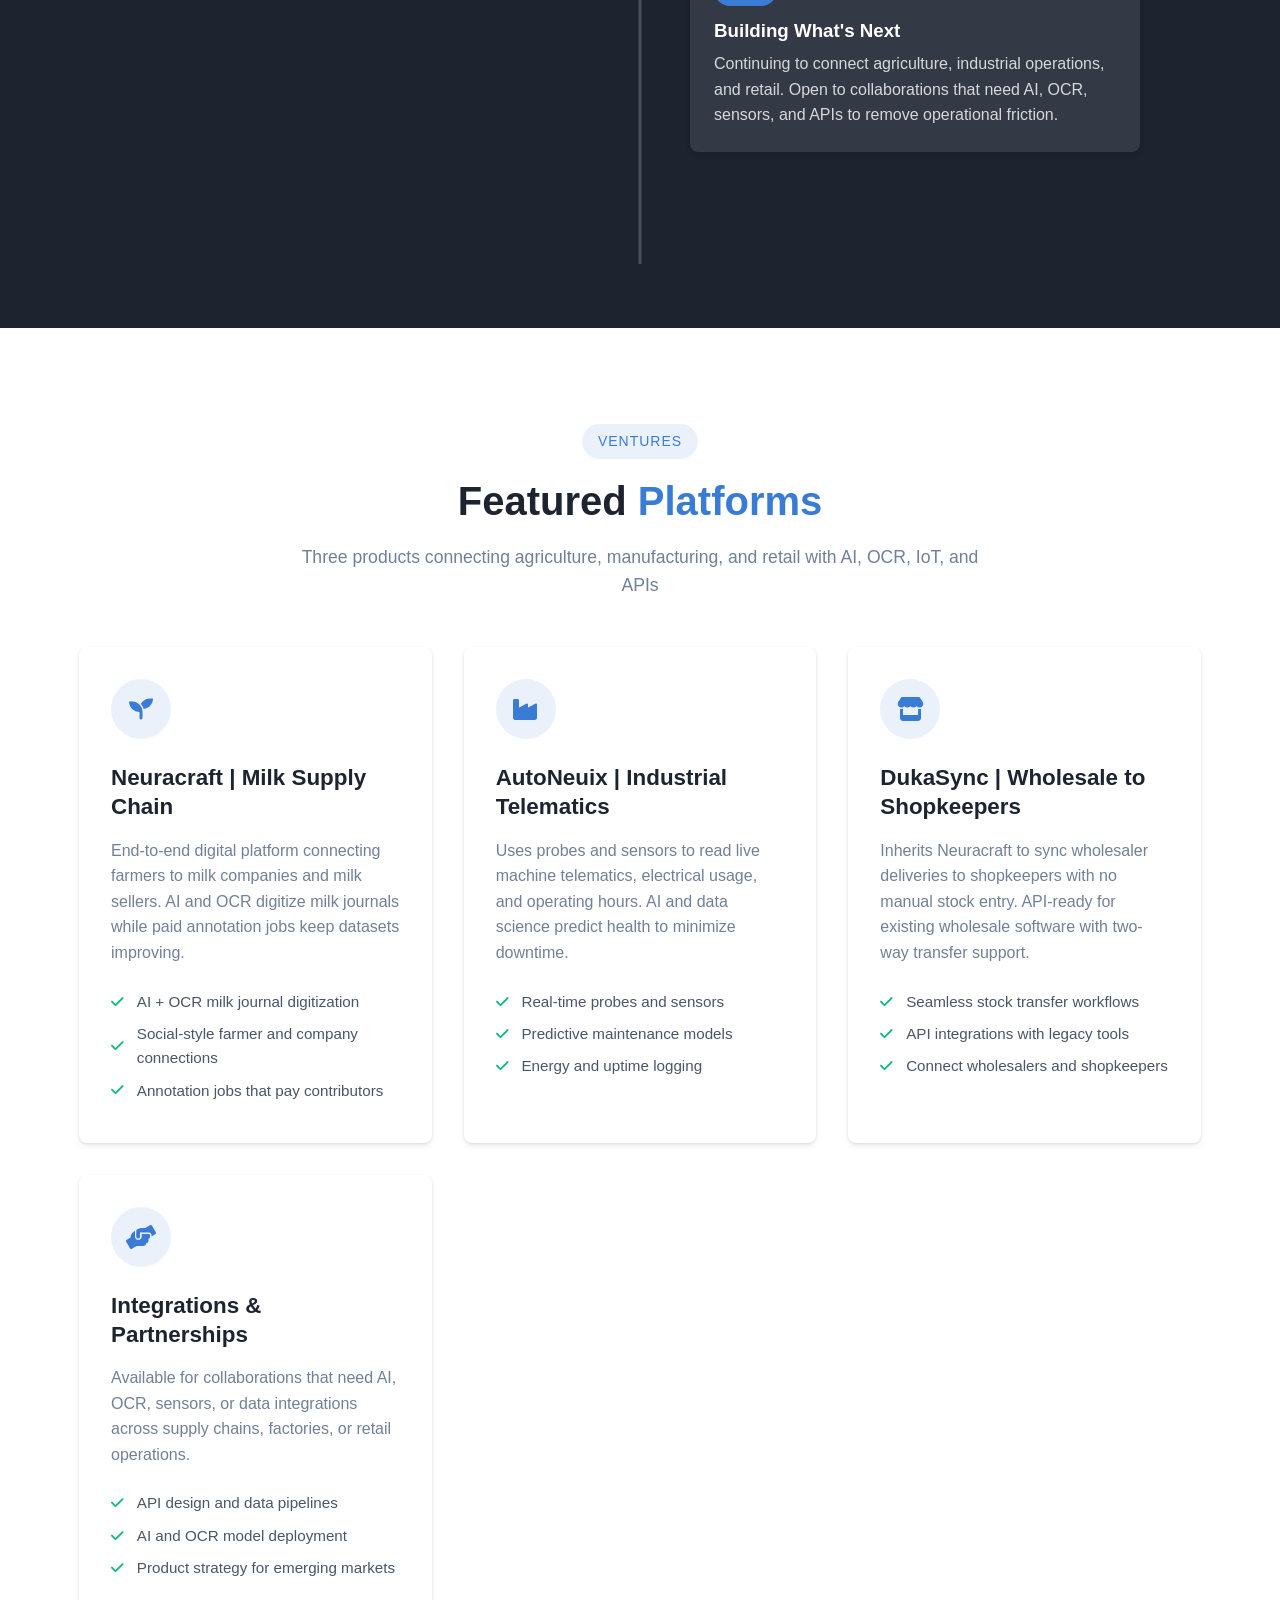
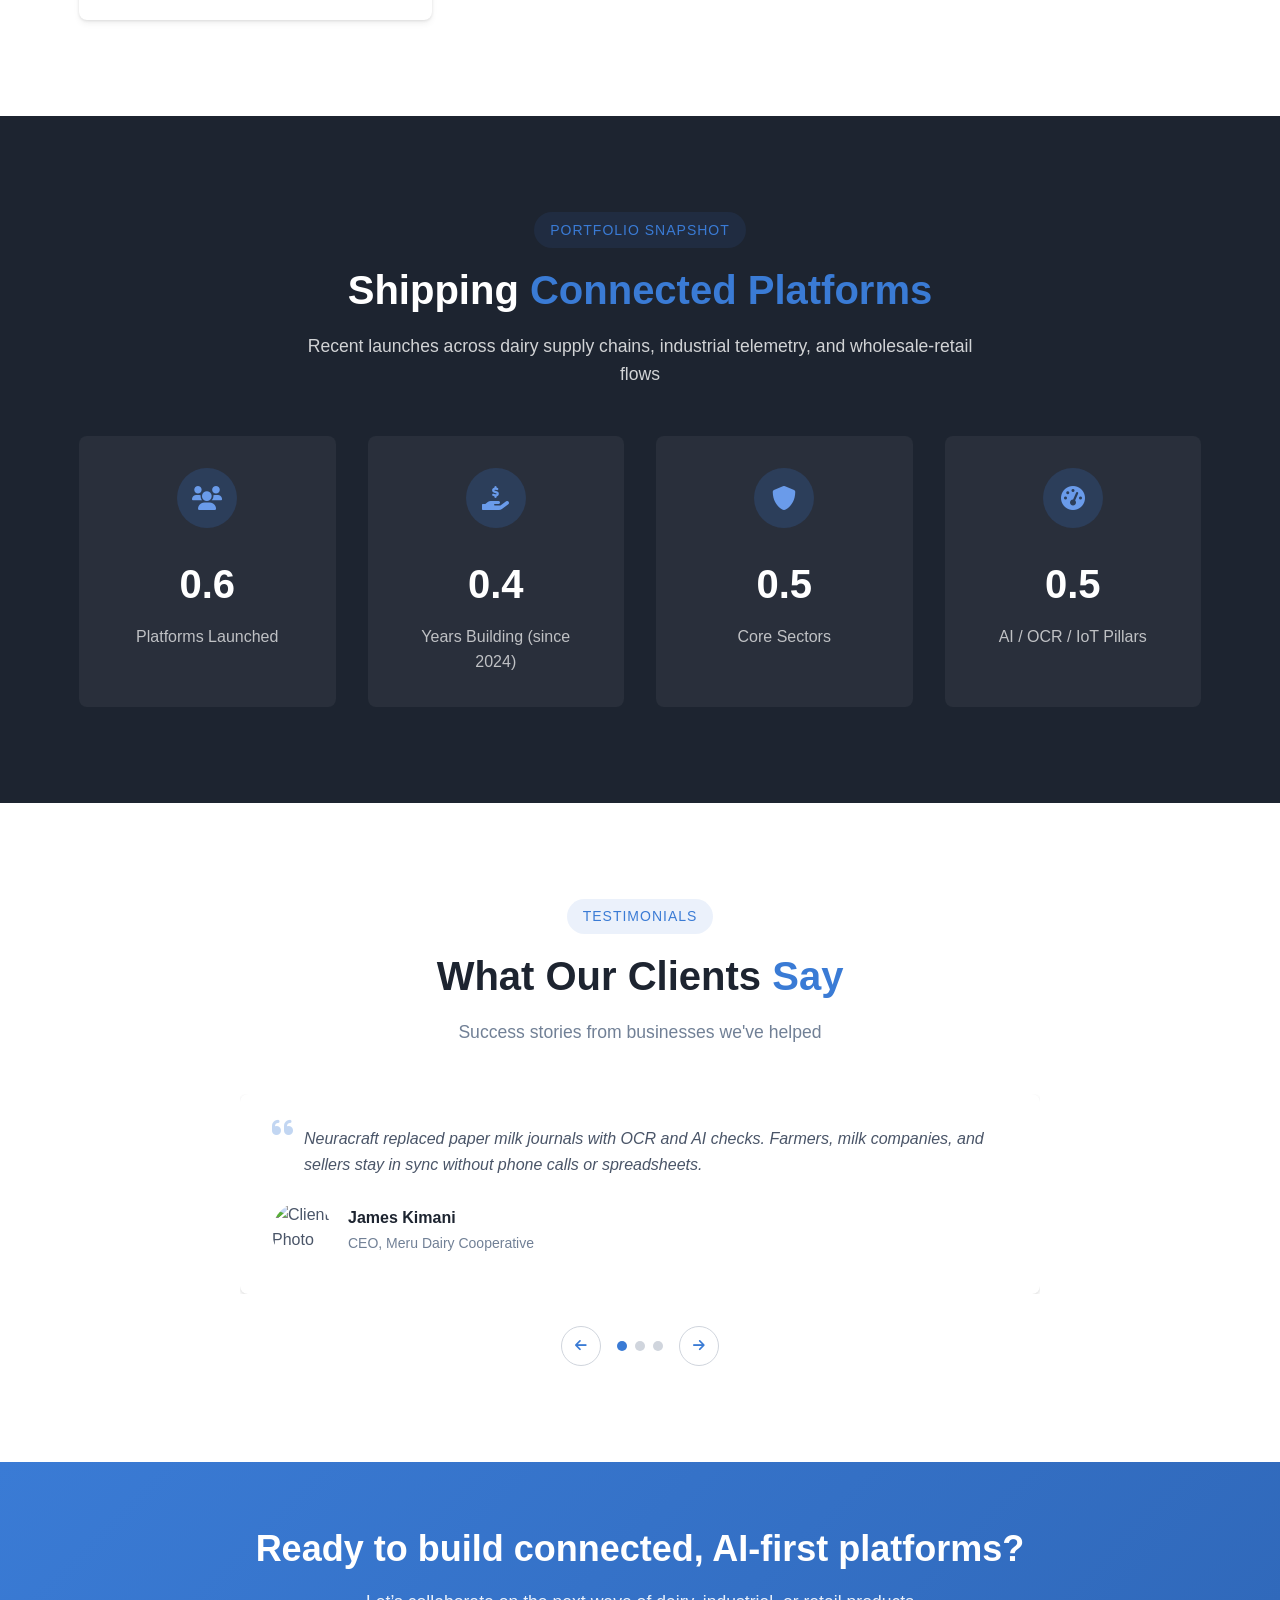
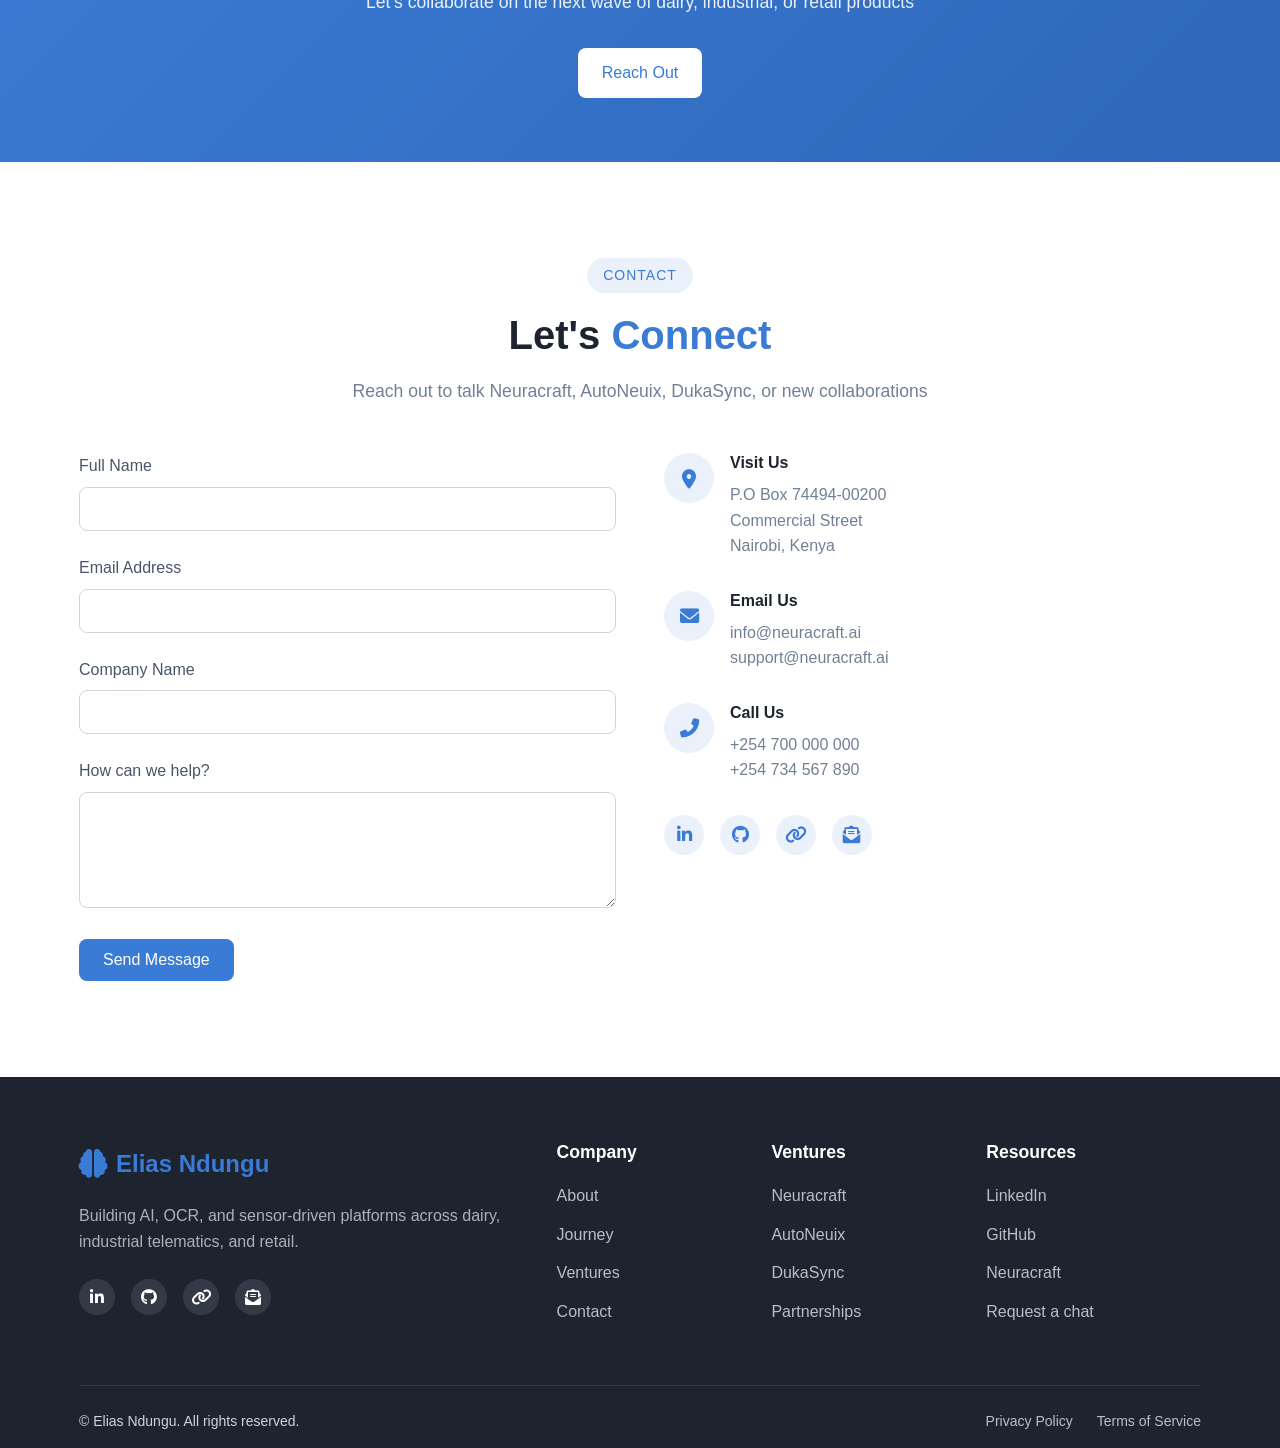
==== commit 58edc470: "Update portfolio content for new ventures Co-authored-by: eliasndungu <95965430+eliasndungu@users.no" ====
--- a/index.html
+++ b/index.html
@@ -3,7 +3,7 @@
 <head>
     <meta charset="UTF-8">
     <meta name="viewport" content="width=device-width, initial-scale=1.0">
-    <title>Neuracraft | AI-Powered Financial Solutions</title>
+    <title>Elias Ndungu | AI Platforms Portfolio</title>
     <link rel="stylesheet" href="css/styles.css">
     <link rel="stylesheet" href="https://cdnjs.cloudflare.com/ajax/libs/font-awesome/6.0.0-beta3/css/all.min.css">
     <link rel="stylesheet" href="https://cdnjs.cloudflare.com/ajax/libs/aos/2.3.4/aos.css">
@@ -16,7 +16,7 @@
             <div class="navbar-brand">
                 <div class="logo">
                     <span class="logo-icon"><i class="fas fa-brain"></i></span>
-                    <span class="logo-text">Neuracraft</span>
+                    <span class="logo-text">Elias Ndungu</span>
                 </div>
                 <button class="menu-toggle" id="menu-toggle">
                     <i class="fas fa-bars"></i>
@@ -27,7 +27,7 @@
                     <li><a href="#hero">Home</a></li>
                     <li><a href="#about">About</a></li>
                     <li><a href="#journey">Journey</a></li>
-                    <li><a href="#solutions">Solutions</a></li>
+                    <li><a href="#solutions">Ventures</a></li>
                     <li><a href="#stats">Impact</a></li>
                     <li><a href="#testimonials">Testimonials</a></li>
                     <li><a href="#contact">Contact</a></li>
@@ -40,24 +40,24 @@
     <section class="hero" id="hero">
         <div class="container">
             <div class="hero-content">
-                <h1 data-aos="fade-up" data-aos-delay="200">Empowering Finance <br>Through <span class="highlight">AI Innovation</span></h1>
-                <p data-aos="fade-up" data-aos-delay="400">Neuracraft is revolutionizing payment processing with AI-powered solutions that deliver 99.8% accuracy for businesses across Africa.</p>
+                <h1 data-aos="fade-up" data-aos-delay="200">Building Connected <br><span class="highlight">AI Platforms</span> for Industry</h1>
+                <p data-aos="fade-up" data-aos-delay="400">I design and ship end-to-end products across agriculture, industrial telemetry, and retail—highlighting Neuracraft, AutoNeuix, and DukaSync.</p>
                 <div class="hero-cta" data-aos="fade-up" data-aos-delay="600">
-                    <a href="#solutions" class="btn btn-primary">Explore Solutions</a>
-                    <a href="#contact" class="btn btn-outline">Get Started</a>
+                    <a href="https://neuracraft-378a2.web.app/" class="btn btn-primary" target="_blank" rel="noopener noreferrer">View Neuracraft</a>
+                    <a href="https://www.linkedin.com/in/elias-ndungu-278a21244/" class="btn btn-outline" target="_blank" rel="noopener noreferrer">Connect on LinkedIn</a>
                 </div>
                 <div class="hero-metrics" data-aos="fade-up" data-aos-delay="800">
                     <div class="metric">
-                        <span class="metric-value" id="payment-counter">7.2</span>
-                        <span class="metric-label">Million USD<br>Processed</span>
+                        <span class="metric-value" id="platform-counter">3</span>
+                        <span class="metric-label">AI Platforms<br>Launched</span>
                     </div>
                     <div class="metric">
-                        <span class="metric-value"><span id="accuracy-counter">99.8</span>%</span>
-                        <span class="metric-label">Processing<br>Accuracy</span>
+                        <span class="metric-value" id="years-counter">2</span>
+                        <span class="metric-label">Years Shipping<br>Live since 2024</span>
                     </div>
                     <div class="metric">
-                        <span class="metric-value" id="client-counter">3</span>
-                        <span class="metric-label">Months<br>Of Growth</span>
+                        <span class="metric-value" id="industry-counter">3</span>
+                        <span class="metric-label">Industries<br>Dairy, Industrial, Retail</span>
                     </div>
                 </div>
             </div>
@@ -92,9 +92,9 @@
     <section class="about" id="about">
         <div class="container">
             <div class="section-heading" data-aos="fade-up">
-                <span class="section-tag">About Us</span>
-                <h2>The Neuracraft <span class="highlight">Vision</span></h2>
-                <p>Building a financially inclusive future powered by artificial intelligence</p>
+                <span class="section-tag">About</span>
+                <h2>Meet <span class="highlight">Elias Ndungu</span></h2>
+                <p>Product builder connecting AI, IoT, and data science to real-world supply chains</p>
             </div>
             <div class="about-content">
                 <div class="about-image" data-aos="fade-right">
@@ -104,11 +104,11 @@
                     </div>
                 </div>
                 <div class="about-text" data-aos="fade-left">
-                    <h3>Who We Are</h3>
-                    <p>Neuracraft is a pioneering AI-powered financial technology company founded by Elias Ndungu. We specialize in creating intelligent payment solutions that streamline transactions, detect fraud, and empower businesses across Africa.</p>
+                    <h3>Who I Am</h3>
+                    <p>I'm Elias Ndungu, creating platforms that make operations feel seamless for farmers, factory teams, and shopkeepers. My work spans computer vision, OCR, AI/ML, and integrations that keep people and data connected.</p>
                     
-                    <h3>Our Mission</h3>
-                    <p>To revolutionize financial infrastructure in emerging markets by leveraging artificial intelligence to create faster, more accurate, and accessible payment systems that drive economic growth.</p>
+                    <h3>Mission</h3>
+                    <p>Ship products that remove manual friction—digitizing milk journals, reading live machine telemetry, and syncing wholesale deliveries—so teams can focus on growth instead of paperwork.</p>
                     
                     <div class="about-features">
                         <div class="feature">
@@ -116,8 +116,8 @@
                                 <i class="fas fa-robot"></i>
                             </div>
                             <div class="feature-text">
-                                <h4>AI-Powered</h4>
-                                <p>Advanced machine learning algorithms that continuously improve</p>
+                                <h4>AI + Data Science</h4>
+                                <p>Computer vision, OCR, and predictive models that keep data clean and reliable</p>
                             </div>
                         </div>
                         <div class="feature">
@@ -125,8 +125,8 @@
                                 <i class="fas fa-shield-alt"></i>
                             </div>
                             <div class="feature-text">
-                                <h4>Secure</h4>
-                                <p>Enterprise-grade security protecting sensitive financial data</p>
+                                <h4>IoT & Telematics</h4>
+                                <p>Probes and sensors that surface live machine health and energy signals</p>
                             </div>
                         </div>
                         <div class="feature">
@@ -134,8 +134,8 @@
                                 <i class="fas fa-chart-line"></i>
                             </div>
                             <div class="feature-text">
-                                <h4>Scalable</h4>
-                                <p>Built to grow with your business needs</p>
+                                <h4>Platform Integrations</h4>
+                                <p>APIs that connect farmers, factories, wholesalers, and shopkeepers without manual transfers</p>
                             </div>
                         </div>
                     </div>
@@ -148,49 +148,49 @@
     <section class="journey" id="journey">
         <div class="container">
             <div class="section-heading light" data-aos="fade-up">
-                <span class="section-tag">Our Journey</span>
-                <h2>The Road to <span class="highlight">Innovation</span></h2>
-                <p>From idea to impactful reality - the Neuracraft story</p>
+                <span class="section-tag">Journey</span>
+                <h2>Launches Across <span class="highlight">Industries</span></h2>
+                <p>Milestones from Neuracraft to AutoNeuix to DukaSync</p>
             </div>
             <div class="timeline" data-aos="fade-up">
                 <div class="timeline-item">
                     <div class="timeline-dot"></div>
                     <div class="timeline-content" data-aos="fade-right">
-                        <div class="timeline-date">January 2024</div>
-                        <h3>The Beginning</h3>
-                        <p>Neuracraft was founded with a vision to transform how agricultural payments are processed in Kenya. Initial prototype developed focusing on milk collection records.</p>
+                        <div class="timeline-date">2024</div>
+                        <h3>Neuracraft Goes Live</h3>
+                        <p>Launched Neuracraft as an end-to-end digital milk platform connecting farmers to milk companies and milk sellers. Requests feel like social connections, making onboarding as easy as adding a friend.</p>
                     </div>
                 </div>
                 <div class="timeline-item">
                     <div class="timeline-dot"></div>
                     <div class="timeline-content" data-aos="fade-left">
-                        <div class="timeline-date">February 2024</div>
-                        <h3>First Partnership</h3>
-                        <p>Secured our first major client - a dairy cooperative looking to modernize their payment systems for thousands of farmers. Integrated with M-Pesa API for seamless payments.</p>
+                        <div class="timeline-date">2024</div>
+                        <h3>AI + OCR Foundation</h3>
+                        <p>Digitized milk journals with OCR, layered AI models to keep records clean, and opened paid annotation jobs so teams can improve datasets while earning.</p>
                     </div>
                 </div>
                 <div class="timeline-item">
                     <div class="timeline-dot"></div>
                     <div class="timeline-content" data-aos="fade-right">
-                        <div class="timeline-date">March 2024</div>
-                        <h3>Technical Challenges</h3>
-                        <p>Faced significant data inconsistency issues as scale increased. Our team worked around the clock to develop advanced data cleaning algorithms to maintain accuracy.</p>
+                        <div class="timeline-date">2025</div>
+                        <h3>AutoNeuix Launch</h3>
+                        <p>Launched in 2025, streaming real-time telematics from factory machinery using probes and sensors. Applied AI and data science to predict machine health, electrical usage, and uptime.</p>
                     </div>
                 </div>
                 <div class="timeline-item">
                     <div class="timeline-dot"></div>
                     <div class="timeline-content" data-aos="fade-left">
-                        <div class="timeline-date">April 2024</div>
-                        <h3>Breakthrough Innovation</h3>
-                        <p>Developed proprietary anomaly detection system that identifies "ghost farmers" and fraudulent records with remarkable precision, saving clients thousands in prevented fraud.</p>
+                        <div class="timeline-date">January 2026</div>
+                        <h3>DukaSync Release</h3>
+                        <p>Launched DukaSync for wholesalers and shopkeepers, inheriting Neuracraft's core to sync deliveries with zero manual stock entry and an API for existing wholesale software.</p>
                     </div>
                 </div>
                 <div class="timeline-item">
                     <div class="timeline-dot"></div>
                     <div class="timeline-content" data-aos="fade-right">
                         <div class="timeline-date">Today</div>
-                        <h3>Growing Impact</h3>
-                        <p>$7.2 million in payments processed with 99.8% accuracy. Expanding beyond agriculture into small business analytics and payment processing solutions across multiple sectors.</p>
+                        <h3>Building What's Next</h3>
+                        <p>Continuing to connect agriculture, industrial operations, and retail. Open to collaborations that need AI, OCR, sensors, and APIs to remove operational friction.</p>
                     </div>
                 </div>
             </div>
@@ -201,57 +201,57 @@
     <section class="solutions" id="solutions">
         <div class="container">
             <div class="section-heading" data-aos="fade-up">
-                <span class="section-tag">Our Solutions</span>
-                <h2>AI-Powered <span class="highlight">Financial Tools</span></h2>
-                <p>Innovative solutions designed for emerging markets</p>
+                <span class="section-tag">Ventures</span>
+                <h2>Featured <span class="highlight">Platforms</span></h2>
+                <p>Three products connecting agriculture, manufacturing, and retail with AI, OCR, IoT, and APIs</p>
             </div>
             <div class="solutions-grid">
                 <div class="solution-card" data-aos="fade-up">
                     <div class="solution-icon">
-                        <i class="fas fa-exchange-alt"></i>
-                    </div>
-                    <h3>Bulk Payment Processing</h3>
-                    <p>Process thousands of payments simultaneously with intelligent verification and M-Pesa integration, ensuring farmers and suppliers get paid accurately and on time.</p>
+                        <i class="fas fa-seedling"></i>
+                    </div>
+                    <h3>Neuracraft | Milk Supply Chain</h3>
+                    <p>End-to-end digital platform connecting farmers to milk companies and milk sellers. AI and OCR digitize milk journals while paid annotation jobs keep datasets improving.</p>
                     <ul class="solution-features">
-                        <li><i class="fas fa-check"></i> M-Pesa API Integration</li>
-                        <li><i class="fas fa-check"></i> Batch Processing</li>
-                        <li><i class="fas fa-check"></i> Real-time Verification</li>
+                        <li><i class="fas fa-check"></i> AI + OCR milk journal digitization</li>
+                        <li><i class="fas fa-check"></i> Social-style farmer and company connections</li>
+                        <li><i class="fas fa-check"></i> Annotation jobs that pay contributors</li>
                     </ul>
                 </div>
                 <div class="solution-card" data-aos="fade-up" data-aos-delay="200">
                     <div class="solution-icon">
-                        <i class="fas fa-search-dollar"></i>
-                    </div>
-                    <h3>Fraud Detection</h3>
-                    <p>Advanced anomaly detection identifies suspicious transactions and "ghost farmers" before payment processing, protecting businesses from fraudulent activity.</p>
+                        <i class="fas fa-industry"></i>
+                    </div>
+                    <h3>AutoNeuix | Industrial Telematics</h3>
+                    <p>Uses probes and sensors to read live machine telematics, electrical usage, and operating hours. AI and data science predict health to minimize downtime.</p>
                     <ul class="solution-features">
-                        <li><i class="fas fa-check"></i> Pattern Recognition</li>
-                        <li><i class="fas fa-check"></i> Anomaly Detection</li>
-                        <li><i class="fas fa-check"></i> Audit Trail</li>
+                        <li><i class="fas fa-check"></i> Real-time probes and sensors</li>
+                        <li><i class="fas fa-check"></i> Predictive maintenance models</li>
+                        <li><i class="fas fa-check"></i> Energy and uptime logging</li>
                     </ul>
                 </div>
                 <div class="solution-card" data-aos="fade-up" data-aos-delay="400">
                     <div class="solution-icon">
-                        <i class="fas fa-chart-pie"></i>
-                    </div>
-                    <h3>Data Analytics</h3>
-                    <p>Transform raw transaction data into actionable business intelligence with customized reports and visualizations that highlight trends and opportunities.</p>
+                        <i class="fas fa-store"></i>
+                    </div>
+                    <h3>DukaSync | Wholesale to Shopkeepers</h3>
+                    <p>Inherits Neuracraft to sync wholesaler deliveries to shopkeepers with no manual stock entry. API-ready for existing wholesale software with two-way transfer support.</p>
                     <ul class="solution-features">
-                        <li><i class="fas fa-check"></i> Custom Dashboards</li>
-                        <li><i class="fas fa-check"></i> Performance Metrics</li>
-                        <li><i class="fas fa-check"></i> Business Insights</li>
+                        <li><i class="fas fa-check"></i> Seamless stock transfer workflows</li>
+                        <li><i class="fas fa-check"></i> API integrations with legacy tools</li>
+                        <li><i class="fas fa-check"></i> Connect wholesalers and shopkeepers</li>
                     </ul>
                 </div>
                 <div class="solution-card coming-soon" data-aos="fade-up" data-aos-delay="600">
                     <div class="solution-icon">
-                        <i class="fas fa-lightbulb"></i>
-                    </div>
-                    <h3>Small Business Intelligence <span class="coming-soon-tag">Coming Soon</span></h3>
-                    <p>Our upcoming solution will help small businesses organize their financial data, perform advanced analytics, and gain competitive advantages through AI-powered insights.</p>
+                        <i class="fas fa-hands-helping"></i>
+                    </div>
+                    <h3>Integrations & Partnerships</h3>
+                    <p>Available for collaborations that need AI, OCR, sensors, or data integrations across supply chains, factories, or retail operations.</p>
                     <ul class="solution-features">
-                        <li><i class="fas fa-check"></i> Automated Bookkeeping</li>
-                        <li><i class="fas fa-check"></i> Trend Analysis</li>
-                        <li><i class="fas fa-check"></i> Growth Recommendations</li>
+                        <li><i class="fas fa-check"></i> API design and data pipelines</li>
+                        <li><i class="fas fa-check"></i> AI and OCR model deployment</li>
+                        <li><i class="fas fa-check"></i> Product strategy for emerging markets</li>
                     </ul>
                 </div>
             </div>
@@ -262,38 +262,38 @@
     <section class="stats" id="stats">
         <div class="container">
             <div class="section-heading light" data-aos="fade-up">
-                <span class="section-tag">Our Impact</span>
-                <h2>Driving Financial <span class="highlight">Transformation</span></h2>
-                <p>Real results that make a difference</p>
+                <span class="section-tag">Portfolio Snapshot</span>
+                <h2>Shipping <span class="highlight">Connected Platforms</span></h2>
+                <p>Recent launches across dairy supply chains, industrial telemetry, and wholesale-retail flows</p>
             </div>
             <div class="stats-grid">
                 <div class="stat-card" data-aos="fade-up">
                     <div class="stat-icon">
                         <i class="fas fa-users"></i>
                     </div>
-                    <div class="stat-number" id="farmers-counter">12,000+</div>
-                    <div class="stat-label">Farmers Paid</div>
+                    <div class="stat-number" id="launches-counter">3</div>
+                    <div class="stat-label">Platforms Launched</div>
                 </div>
                 <div class="stat-card" data-aos="fade-up" data-aos-delay="200">
                     <div class="stat-icon">
                         <i class="fas fa-hand-holding-usd"></i>
                     </div>
-                    <div class="stat-number">$<span id="processed-counter">7.2</span>M</div>
-                    <div class="stat-label">Payments Processed</div>
+                    <div class="stat-number"><span id="product-years-counter">2</span></div>
+                    <div class="stat-label">Years Building (since 2024)</div>
                 </div>
                 <div class="stat-card" data-aos="fade-up" data-aos-delay="400">
                     <div class="stat-icon">
                         <i class="fas fa-shield-alt"></i>
                     </div>
-                    <div class="stat-number">$<span id="fraud-counter">230</span>K</div>
-                    <div class="stat-label">Fraud Prevented</div>
+                    <div class="stat-number"><span id="sectors-counter">3</span></div>
+                    <div class="stat-label">Core Sectors</div>
                 </div>
                 <div class="stat-card" data-aos="fade-up" data-aos-delay="600">
                     <div class="stat-icon">
                         <i class="fas fa-tachometer-alt"></i>
                     </div>
-                    <div class="stat-number"><span id="speed-counter">98</span>%</div>
-                    <div class="stat-label">Faster Processing</div>
+                    <div class="stat-number"><span id="pillars-counter">3</span></div>
+                    <div class="stat-label">AI / OCR / IoT Pillars</div>
                 </div>
             </div>
         </div>
@@ -312,7 +312,7 @@
                     <div class="testimonial-content">
                         <div class="testimonial-text">
                             <i class="fas fa-quote-left"></i>
-                            <p>Neuracraft transformed how we pay our farmers. What used to take days now happens in hours, with perfect accuracy. The fraud detection has saved us from numerous ghost farmer payments.</p>
+                            <p>Neuracraft replaced paper milk journals with OCR and AI checks. Farmers, milk companies, and sellers stay in sync without phone calls or spreadsheets.</p>
                         </div>
                         <div class="testimonial-author">
                             <img src="https://source.unsplash.com/random/100x100/?portrait,man" alt="Client Photo">
@@ -327,13 +327,13 @@
                     <div class="testimonial-content">
                         <div class="testimonial-text">
                             <i class="fas fa-quote-left"></i>
-                            <p>The data analytics capabilities have given us insights we never had before. We can now see patterns in production and make better business decisions based on real data.</p>
+                            <p>AutoNeuix gave us a live view of machine hours, electrical usage, and predicted failures. Scheduling maintenance is now proactive instead of reactive.</p>
                         </div>
                         <div class="testimonial-author">
                             <img src="https://source.unsplash.com/random/100x100/?portrait,woman" alt="Client Photo">
                             <div class="author-info">
                                 <h4>Sarah Odhiambo</h4>
-                                <p>Operations Manager, Eldoret Farmers Association</p>
+                                <p>Plant Operations Lead</p>
                             </div>
                         </div>
                     </div>
@@ -342,13 +342,13 @@
                     <div class="testimonial-content">
                         <div class="testimonial-text">
                             <i class="fas fa-quote-left"></i>
-                            <p>Integration with M-Pesa was seamless. Our farmers now receive payments directly to their phones, eliminating the need for cash handling and dramatically improving security.</p>
+                            <p>DukaSync removed manual stock entries between wholesalers and shopkeepers. Deliveries now sync instantly and our existing software connects through the API.</p>
                         </div>
                         <div class="testimonial-author">
                             <img src="https://source.unsplash.com/random/100x100/?portrait,farmer" alt="Client Photo">
                             <div class="author-info">
                                 <h4>Thomas Mwangi</h4>
-                                <p>Director, Nakuru Agricultural Cooperative</p>
+                                <p>Director, Wholesale Operations</p>
                             </div>
                         </div>
                     </div>
@@ -374,9 +374,9 @@
     <section class="cta">
         <div class="container">
             <div class="cta-content" data-aos="fade-up">
-                <h2>Ready to transform your payment processing?</h2>
-                <p>Join the businesses already benefiting from Neuracraft's AI-powered solutions</p>
-                <a href="#contact" class="btn btn-primary">Get Started Today</a>
+                <h2>Ready to build connected, AI-first platforms?</h2>
+                <p>Let’s collaborate on the next wave of dairy, industrial, or retail products</p>
+                <a href="#contact" class="btn btn-primary">Reach Out</a>
             </div>
         </div>
     </section>
@@ -385,9 +385,9 @@
     <section class="contact" id="contact">
         <div class="container">
             <div class="section-heading" data-aos="fade-up">
-                <span class="section-tag">Contact Us</span>
+                <span class="section-tag">Contact</span>
                 <h2>Let's <span class="highlight">Connect</span></h2>
-                <p>Reach out to learn how Neuracraft can help your business</p>
+                <p>Reach out to talk Neuracraft, AutoNeuix, DukaSync, or new collaborations</p>
             </div>
             <div class="contact-content">
                 <div class="contact-form" data-aos="fade-right">
@@ -440,10 +440,10 @@
                         </div>
                     </div>
                     <div class="social-links">
-                        <a href="#" class="social-link"><i class="fab fa-twitter"></i></a>
-                        <a href="#" class="social-link"><i class="fab fa-linkedin-in"></i></a>
-                        <a href="#" class="social-link"><i class="fab fa-github"></i></a>
-                        <a href="#" class="social-link"><i class="fab fa-instagram"></i></a>
+                        <a href="https://www.linkedin.com/in/elias-ndungu-278a21244/" class="social-link" target="_blank" rel="noopener noreferrer"><i class="fab fa-linkedin-in"></i></a>
+                        <a href="https://github.com/eliasndungu" class="social-link" target="_blank" rel="noopener noreferrer"><i class="fab fa-github"></i></a>
+                        <a href="https://neuracraft-378a2.web.app/" class="social-link" target="_blank" rel="noopener noreferrer"><i class="fas fa-link"></i></a>
+                        <a href="#contact" class="social-link"><i class="fas fa-envelope-open-text"></i></a>
                     </div>
                 </div>
             </div>
@@ -457,48 +457,48 @@
                 <div class="footer-brand">
                     <div class="logo">
                         <span class="logo-icon"><i class="fas fa-brain"></i></span>
-                        <span class="logo-text">Neuracraft</span>
-                    </div>
-                    <p>Empowering financial transactions with artificial intelligence</p>
+                        <span class="logo-text">Elias Ndungu</span>
+                    </div>
+                    <p>Building AI, OCR, and sensor-driven platforms across dairy, industrial telematics, and retail.</p>
                     <div class="footer-social">
-                        <a href="#" class="social-icon"><i class="fab fa-twitter"></i></a>
-                        <a href="#" class="social-icon"><i class="fab fa-linkedin-in"></i></a>
-                        <a href="#" class="social-icon"><i class="fab fa-github"></i></a>
-                        <a href="#" class="social-icon"><i class="fab fa-instagram"></i></a>
-                    </div>
-                </div>
-                <div class="footer-links">
-                    <div class="footer-links-column">
-                        <h4>Company</h4>
-                        <ul>
-                            <li><a href="#about">About Us</a></li>
-                            <li><a href="#journey">Our Journey</a></li>
-                            <li><a href="#contact">Contact</a></li>
-                            <li><a href="#">Careers</a></li>
-                        </ul>
-                    </div>
-                    <div class="footer-links-column">
-                        <h4>Solutions</h4>
-                        <ul>
-                            <li><a href="#solutions">Bulk Payments</a></li>
-                            <li><a href="#solutions">Fraud Detection</a></li>
-                            <li><a href="#solutions">Data Analytics</a></li>
-                            <li><a href="#solutions">Coming Soon</a></li>
-                        </ul>
-                    </div>
-                    <div class="footer-links-column">
-                        <h4>Resources</h4>
-                        <ul>
-                            <li><a href="#">Blog</a></li>
-                            <li><a href="#">Case Studies</a></li>
-                            <li><a href="#">Documentation</a></li>
-                            <li><a href="#">API Reference</a></li>
-                        </ul>
-                    </div>
-                </div>
+                        <a href="https://www.linkedin.com/in/elias-ndungu-278a21244/" class="social-icon" target="_blank" rel="noopener noreferrer"><i class="fab fa-linkedin-in"></i></a>
+                        <a href="https://github.com/eliasndungu" class="social-icon" target="_blank" rel="noopener noreferrer"><i class="fab fa-github"></i></a>
+                        <a href="https://neuracraft-378a2.web.app/" class="social-icon" target="_blank" rel="noopener noreferrer"><i class="fas fa-link"></i></a>
+                        <a href="#contact" class="social-icon"><i class="fas fa-envelope-open-text"></i></a>
+                    </div>
+                </div>
+                    <div class="footer-links">
+                        <div class="footer-links-column">
+                            <h4>Company</h4>
+                            <ul>
+                                <li><a href="#about">About</a></li>
+                                <li><a href="#journey">Journey</a></li>
+                                <li><a href="#solutions">Ventures</a></li>
+                                <li><a href="#contact">Contact</a></li>
+                            </ul>
+                        </div>
+                        <div class="footer-links-column">
+                            <h4>Ventures</h4>
+                            <ul>
+                                <li><a href="#solutions">Neuracraft</a></li>
+                                <li><a href="#solutions">AutoNeuix</a></li>
+                                <li><a href="#solutions">DukaSync</a></li>
+                                <li><a href="#solutions">Partnerships</a></li>
+                            </ul>
+                        </div>
+                        <div class="footer-links-column">
+                            <h4>Resources</h4>
+                            <ul>
+                                <li><a href="https://www.linkedin.com/in/elias-ndungu-278a21244/" target="_blank" rel="noopener noreferrer">LinkedIn</a></li>
+                                <li><a href="https://github.com/eliasndungu" target="_blank" rel="noopener noreferrer">GitHub</a></li>
+                                <li><a href="https://neuracraft-378a2.web.app/" target="_blank" rel="noopener noreferrer">Neuracraft</a></li>
+                                <li><a href="#contact">Request a chat</a></li>
+                            </ul>
+                        </div>
+                    </div>
             </div>
             <div class="footer-bottom">
-                <p>&copy; 2024 Neuracraft. All rights reserved.</p>
+                <p>&copy; Elias Ndungu. All rights reserved.</p>
                 <div class="footer-legal">
                     <a href="#">Privacy Policy</a>
                     <a href="#">Terms of Service</a>
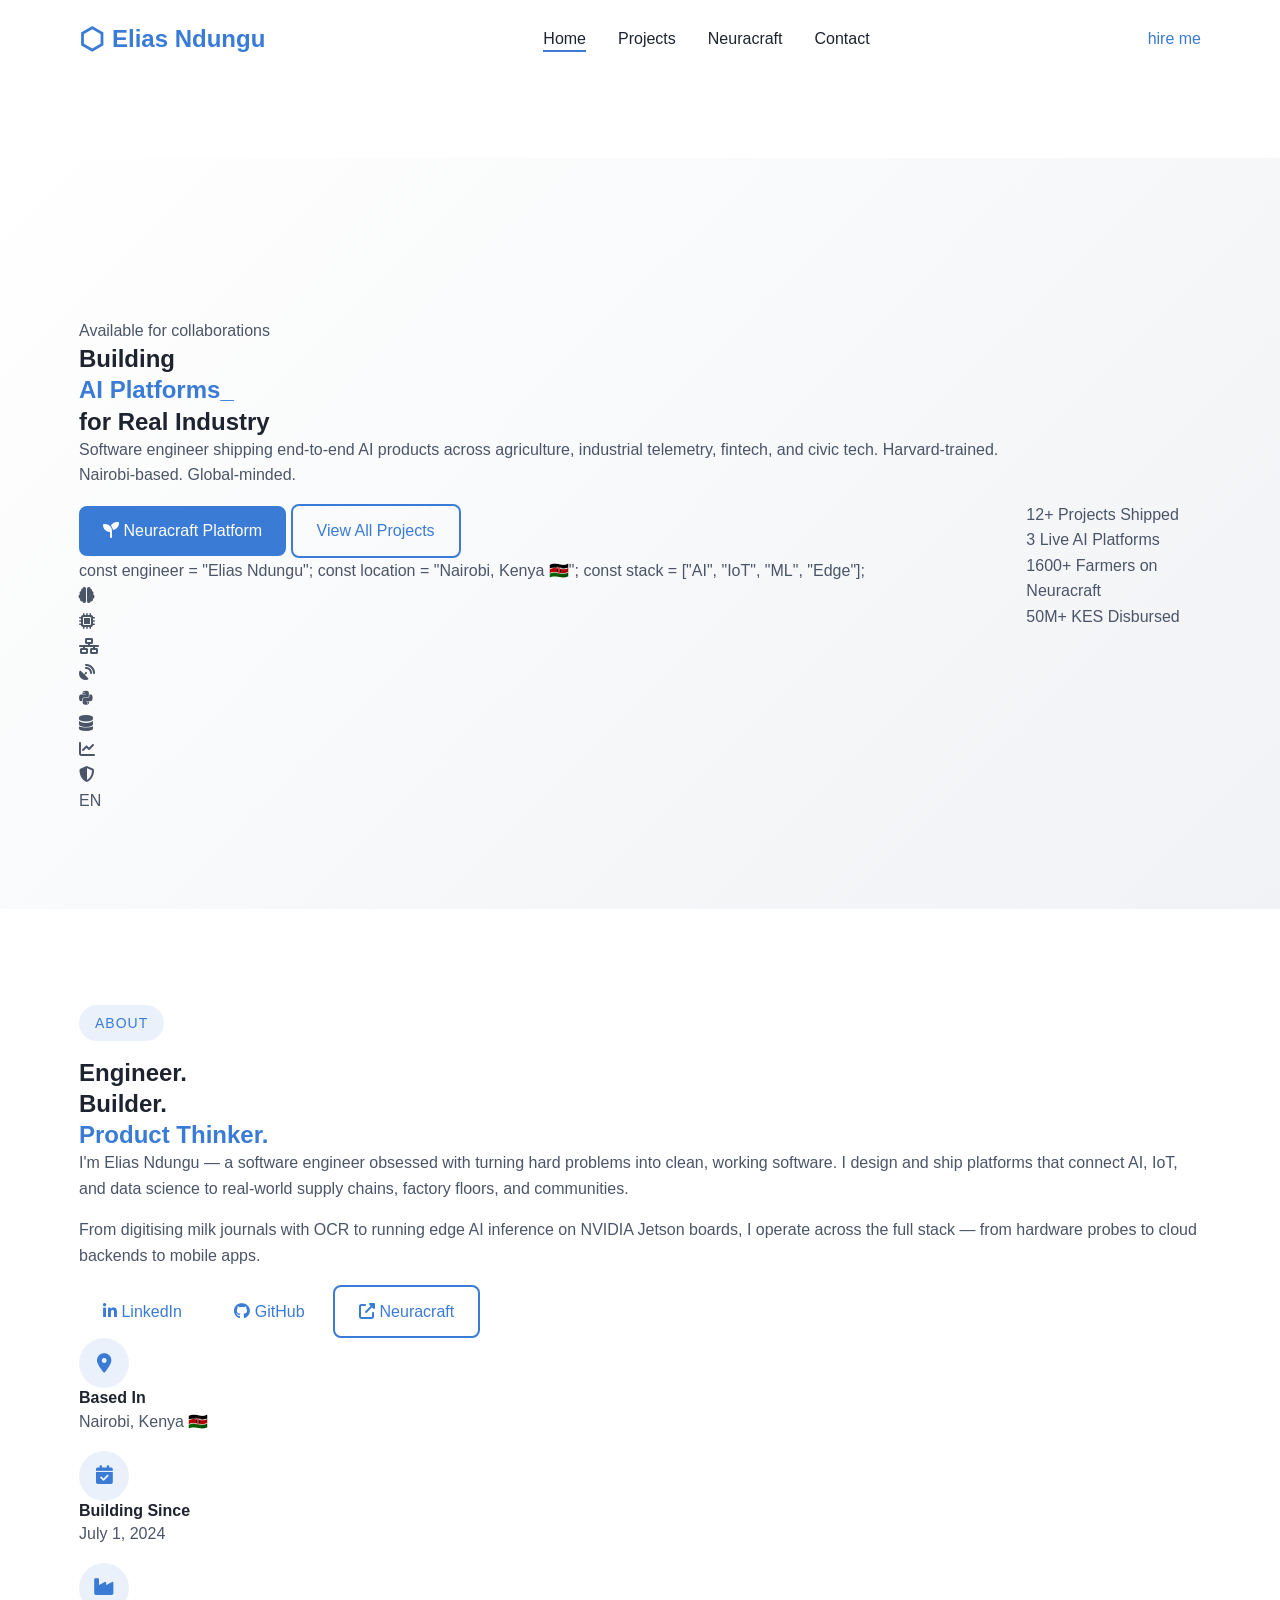
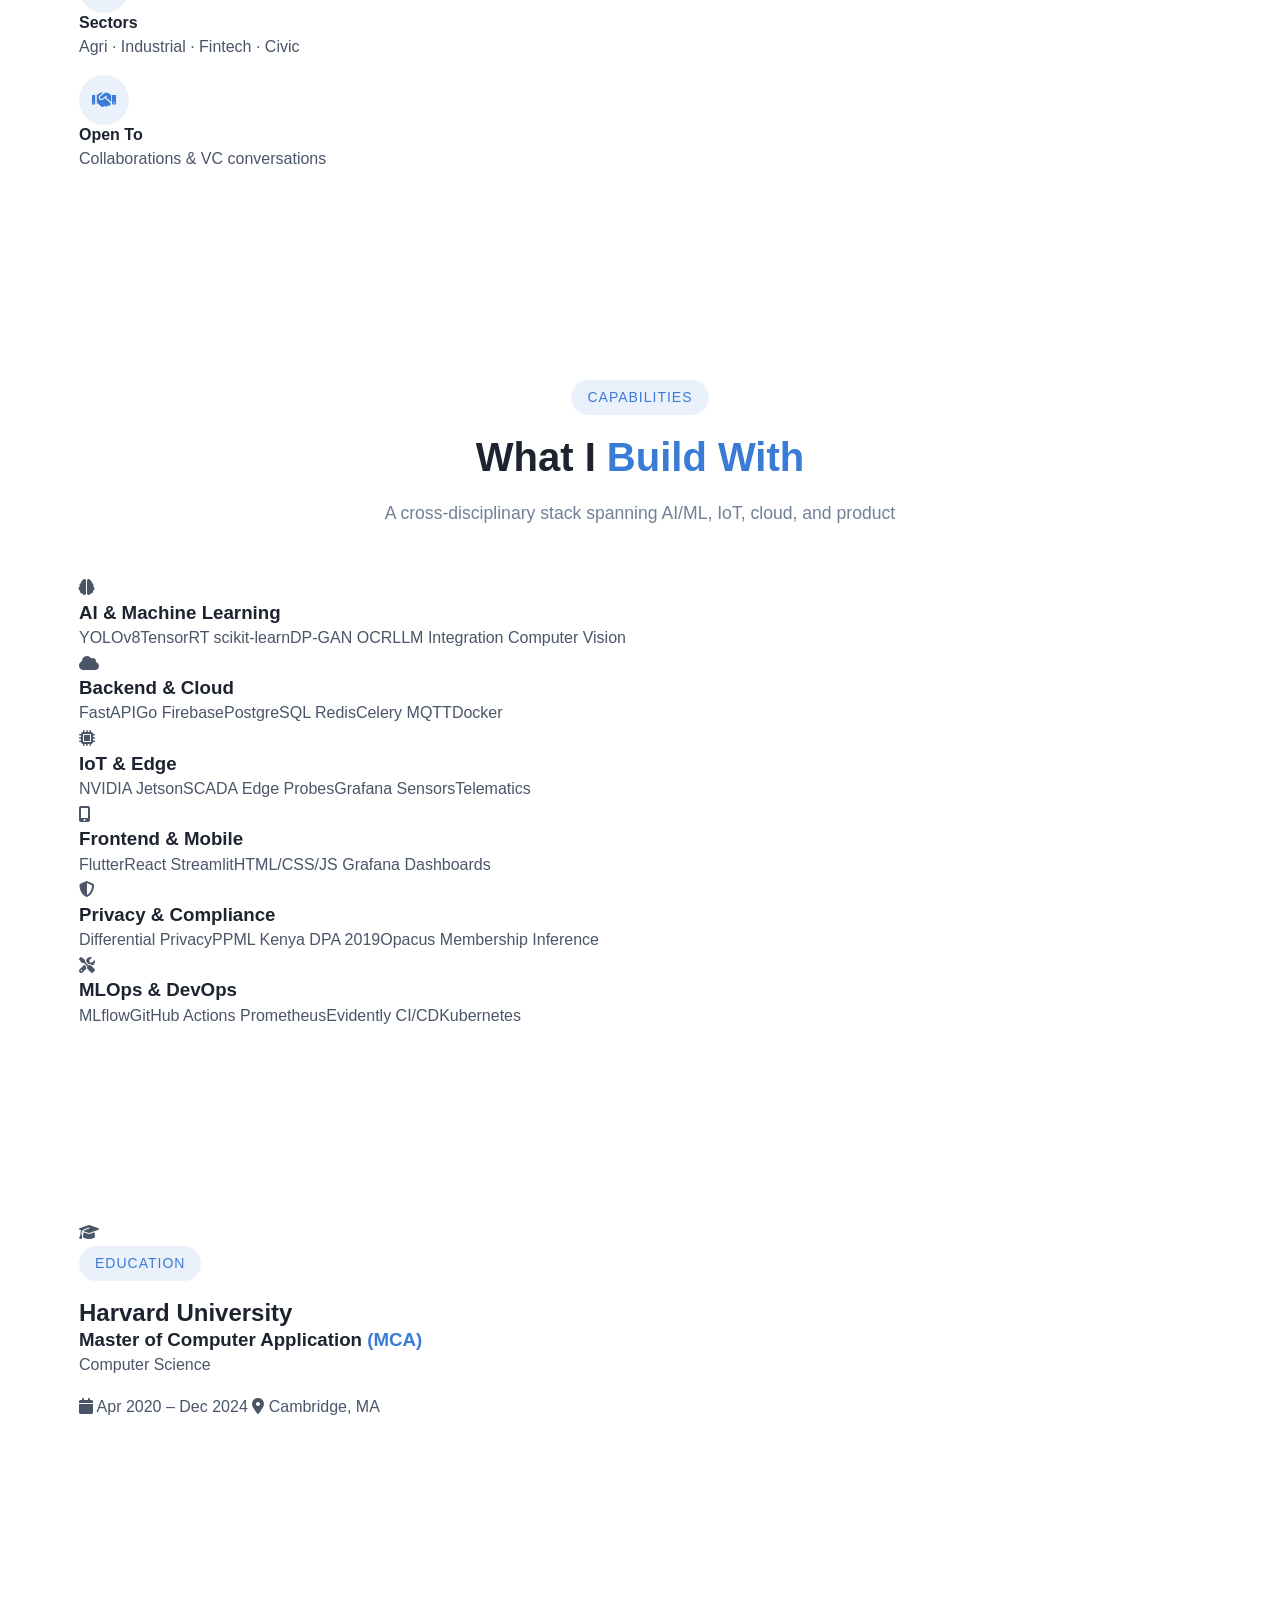
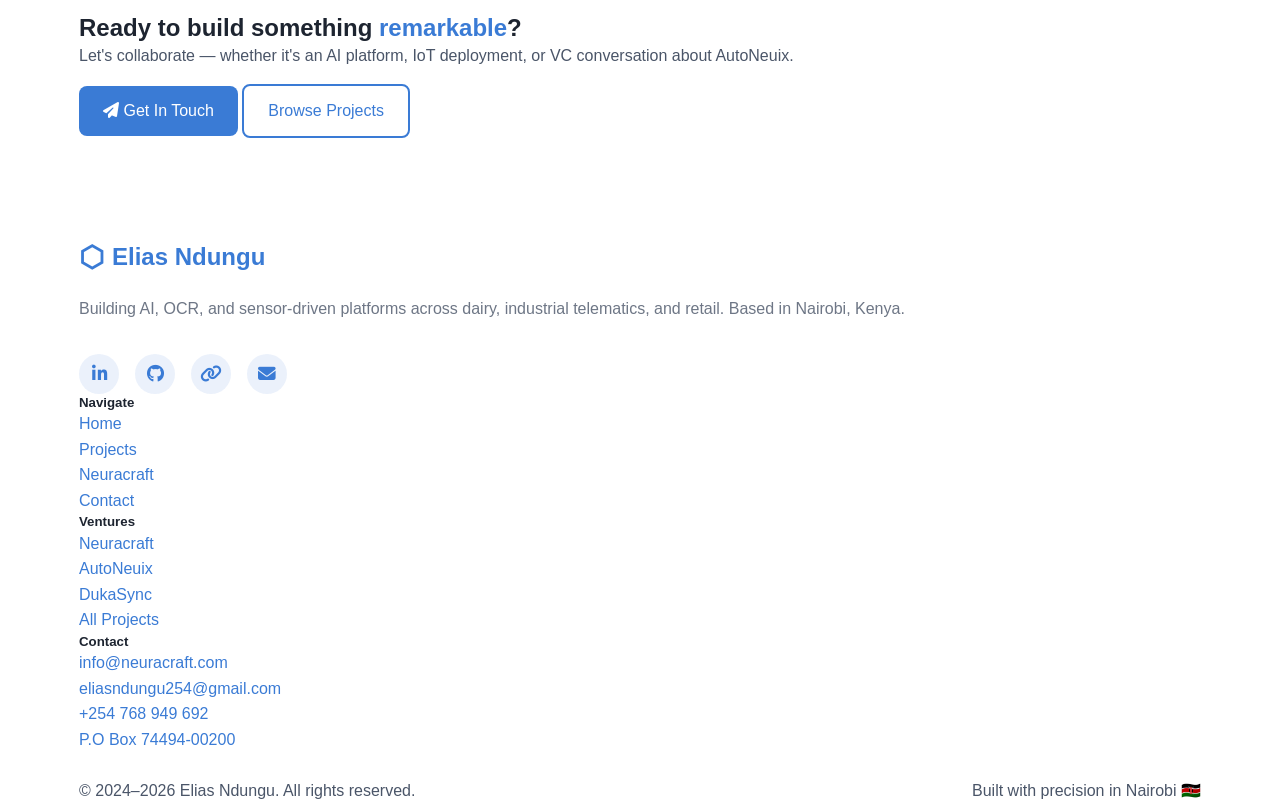
==== commit 0cffae18: "Update index.html" ====
--- a/index.html
+++ b/index.html
@@ -1,513 +1,332 @@
 <!DOCTYPE html>
 <html lang="en">
 <head>
-    <meta charset="UTF-8">
-    <meta name="viewport" content="width=device-width, initial-scale=1.0">
-    <title>Elias Ndungu | AI Platforms Portfolio</title>
-    <link rel="stylesheet" href="css/styles.css">
-    <link rel="stylesheet" href="https://cdnjs.cloudflare.com/ajax/libs/font-awesome/6.0.0-beta3/css/all.min.css">
-    <link rel="stylesheet" href="https://cdnjs.cloudflare.com/ajax/libs/aos/2.3.4/aos.css">
-    <link href="https://fonts.googleapis.com/css2?family=Inter:wght@300;400;500;600;700&family=Poppins:wght@300;400;500;600;700&display=swap" rel="stylesheet">
+  <meta charset="UTF-8">
+  <meta name="viewport" content="width=device-width, initial-scale=1.0">
+  <title>Elias Ndungu — AI Engineer & Platform Builder</title>
+  <link rel="stylesheet" href="css/styles.css">
+  <link rel="stylesheet" href="css/index.css">
+  <link rel="stylesheet" href="https://cdnjs.cloudflare.com/ajax/libs/font-awesome/6.5.0/css/all.min.css">
 </head>
 <body>
-    <!-- Navigation -->
-    <nav class="navbar">
-        <div class="container">
-            <div class="navbar-brand">
-                <div class="logo">
-                    <span class="logo-icon"><i class="fas fa-brain"></i></span>
-                    <span class="logo-text">Elias Ndungu</span>
-                </div>
-                <button class="menu-toggle" id="menu-toggle">
-                    <i class="fas fa-bars"></i>
-                </button>
+
+<canvas id="bg-canvas"></canvas>
+
+<!-- NAVIGATION -->
+<nav class="navbar">
+  <div class="container">
+    <div class="logo">
+      <span class="logo-icon">⬡</span>
+      <span class="logo-text">Elias <span>Ndungu</span></span>
+    </div>
+    <button class="menu-toggle" id="menu-toggle"><i class="fas fa-bars"></i></button>
+    <ul class="navbar-links">
+      <li><a href="index.html" class="active">Home</a></li>
+      <li><a href="projects.html">Projects</a></li>
+      <li><a href="neuracraft.html">Neuracraft</a></li>
+      <li><a href="contact.html">Contact</a></li>
+    </ul>
+    <a href="contact.html" class="nav-cta">hire me</a>
+  </div>
+</nav>
+
+<!-- HERO -->
+<section class="hero" id="hero">
+  <div class="container">
+    <div class="hero-layout">
+      <div class="hero-text">
+        <div class="hero-badge reveal">
+          <span class="badge-dot"></span>
+          <span>Available for collaborations</span>
+        </div>
+        <h1 class="hero-title reveal reveal-delay-1">
+          Building<br>
+          <span class="title-line">
+            <span class="highlight typed-wrap"><span id="typed-text" data-texts='["AI Platforms","IoT Systems","ML Pipelines","Edge Intelligence"]'>AI Platforms</span><span class="cursor-blink">_</span></span>
+          </span><br>
+          for Real Industry
+        </h1>
+        <p class="hero-sub reveal reveal-delay-2">
+          Software engineer shipping end-to-end AI products across agriculture, industrial telemetry, fintech, and civic tech. Harvard-trained. Nairobi-based. Global-minded.
+        </p>
+        <div class="hero-actions reveal reveal-delay-3">
+          <a href="neuracraft.html" class="btn btn-primary"><i class="fas fa-seedling"></i> Neuracraft Platform</a>
+          <a href="projects.html" class="btn btn-outline">View All Projects</a>
+        </div>
+        <div class="hero-mono reveal reveal-delay-4">
+          <span class="mono-line"><span class="mono-kw">const</span> engineer = <span class="mono-str">"Elias Ndungu"</span>;</span>
+          <span class="mono-line"><span class="mono-kw">const</span> location  = <span class="mono-str">"Nairobi, Kenya 🇰🇪"</span>;</span>
+          <span class="mono-line"><span class="mono-kw">const</span> stack     = [<span class="mono-str">"AI"</span>, <span class="mono-str">"IoT"</span>, <span class="mono-str">"ML"</span>, <span class="mono-str">"Edge"</span>];</span>
+        </div>
+      </div>
+
+      <div class="hero-visual reveal reveal-delay-2">
+        <div class="orbit-ring ring-1">
+          <div class="orbit-dot" style="--angle:0deg"><i class="fas fa-brain"></i></div>
+          <div class="orbit-dot" style="--angle:90deg"><i class="fas fa-microchip"></i></div>
+          <div class="orbit-dot" style="--angle:180deg"><i class="fas fa-network-wired"></i></div>
+          <div class="orbit-dot" style="--angle:270deg"><i class="fas fa-satellite-dish"></i></div>
+        </div>
+        <div class="orbit-ring ring-2">
+          <div class="orbit-dot" style="--angle:45deg"><i class="fab fa-python"></i></div>
+          <div class="orbit-dot" style="--angle:135deg"><i class="fas fa-database"></i></div>
+          <div class="orbit-dot" style="--angle:225deg"><i class="fas fa-chart-line"></i></div>
+          <div class="orbit-dot" style="--angle:315deg"><i class="fas fa-shield-alt"></i></div>
+        </div>
+        <div class="orbit-core">
+          <span>EN</span>
+        </div>
+      </div>
+    </div>
+
+    <!-- METRICS BAR -->
+    <div class="metrics-bar reveal">
+      <div class="metric-item">
+        <span class="metric-num" data-count="12" data-suffix="+">12+</span>
+        <span class="metric-lbl">Projects Shipped</span>
+      </div>
+      <div class="metric-divider"></div>
+      <div class="metric-item">
+        <span class="metric-num" data-count="3" data-suffix="">3</span>
+        <span class="metric-lbl">Live AI Platforms</span>
+      </div>
+      <div class="metric-divider"></div>
+      <div class="metric-item">
+        <span class="metric-num" data-count="1600" data-suffix="+">1600+</span>
+        <span class="metric-lbl">Farmers on Neuracraft</span>
+      </div>
+      <div class="metric-divider"></div>
+      <div class="metric-item">
+        <span class="metric-num" data-count="50" data-suffix="M+">50M+</span>
+        <span class="metric-lbl">KES Disbursed</span>
+      </div>
+    </div>
+  </div>
+</section>
+
+<!-- ABOUT -->
+<section class="about" id="about">
+  <div class="container">
+    <div class="about-grid">
+      <div class="about-left reveal">
+        <span class="section-tag">About</span>
+        <h2 class="about-title">Engineer.<br>Builder.<br><span class="highlight">Product Thinker.</span></h2>
+        <p class="about-bio">
+          I'm Elias Ndungu — a software engineer obsessed with turning hard problems into clean, working software. I design and ship platforms that connect AI, IoT, and data science to real-world supply chains, factory floors, and communities.
+        </p>
+        <p class="about-bio">
+          From digitising milk journals with OCR to running edge AI inference on NVIDIA Jetson boards, I operate across the full stack — from hardware probes to cloud backends to mobile apps.
+        </p>
+        <div class="about-links">
+          <a href="https://linkedin.com/in/elias-ndungu-278a21244/" target="_blank" class="btn btn-ghost"><i class="fab fa-linkedin-in"></i> LinkedIn</a>
+          <a href="https://github.com/eliasndungu" target="_blank" class="btn btn-ghost"><i class="fab fa-github"></i> GitHub</a>
+          <a href="https://neuracraft-378a2.web.app/" target="_blank" class="btn btn-outline"><i class="fas fa-external-link-alt"></i> Neuracraft</a>
+        </div>
+      </div>
+
+      <div class="about-right">
+        <div class="info-blocks">
+          <div class="info-block glass-card reveal reveal-delay-1">
+            <div class="info-icon" style="--c: var(--accent-cyan)"><i class="fas fa-map-marker-alt"></i></div>
+            <div>
+              <h4>Based In</h4>
+              <p>Nairobi, Kenya 🇰🇪</p>
             </div>
-            <div class="navbar-menu" id="navbar-menu">
-                <ul class="navbar-links">
-                    <li><a href="#hero">Home</a></li>
-                    <li><a href="#about">About</a></li>
-                    <li><a href="#journey">Journey</a></li>
-                    <li><a href="#solutions">Ventures</a></li>
-                    <li><a href="#stats">Impact</a></li>
-                    <li><a href="#testimonials">Testimonials</a></li>
-                    <li><a href="#contact">Contact</a></li>
-                </ul>
+          </div>
+          <div class="info-block glass-card reveal reveal-delay-2">
+            <div class="info-icon" style="--c: var(--accent-green)"><i class="fas fa-calendar-check"></i></div>
+            <div>
+              <h4>Building Since</h4>
+              <p>July 1, 2024</p>
             </div>
-        </div>
-    </nav>
-
-    <!-- Hero Section -->
-    <section class="hero" id="hero">
-        <div class="container">
-            <div class="hero-content">
-                <h1 data-aos="fade-up" data-aos-delay="200">Building Connected <br><span class="highlight">AI Platforms</span> for Industry</h1>
-                <p data-aos="fade-up" data-aos-delay="400">I design and ship end-to-end products across agriculture, industrial telemetry, and retail—highlighting Neuracraft, AutoNeuix, and DukaSync.</p>
-                <div class="hero-cta" data-aos="fade-up" data-aos-delay="600">
-                    <a href="https://neuracraft-378a2.web.app/" class="btn btn-primary" target="_blank" rel="noopener noreferrer">View Neuracraft</a>
-                    <a href="https://www.linkedin.com/in/elias-ndungu-278a21244/" class="btn btn-outline" target="_blank" rel="noopener noreferrer">Connect on LinkedIn</a>
-                </div>
-                <div class="hero-metrics" data-aos="fade-up" data-aos-delay="800">
-                    <div class="metric">
-                        <span class="metric-value" id="platform-counter">3</span>
-                        <span class="metric-label">AI Platforms<br>Launched</span>
-                    </div>
-                    <div class="metric">
-                        <span class="metric-value" id="years-counter">2</span>
-                        <span class="metric-label">Years Shipping<br>Live since 2024</span>
-                    </div>
-                    <div class="metric">
-                        <span class="metric-value" id="industry-counter">3</span>
-                        <span class="metric-label">Industries<br>Dairy, Industrial, Retail</span>
-                    </div>
-                </div>
+          </div>
+          <div class="info-block glass-card reveal reveal-delay-3">
+            <div class="info-icon" style="--c: var(--accent-blue)"><i class="fas fa-industry"></i></div>
+            <div>
+              <h4>Sectors</h4>
+              <p>Agri · Industrial · Fintech · Civic</p>
             </div>
-            <div class="hero-image" data-aos="fade-left" data-aos-delay="300">
-                <div class="ai-animation">
-                    <div class="neural-network">
-                        <div class="node n1"></div>
-                        <div class="node n2"></div>
-                        <div class="node n3"></div>
-                        <div class="node n4"></div>
-                        <div class="node n5"></div>
-                        <div class="node n6"></div>
-                        <div class="node n7"></div>
-                        <div class="connection c1"></div>
-                        <div class="connection c2"></div>
-                        <div class="connection c3"></div>
-                        <div class="connection c4"></div>
-                        <div class="connection c5"></div>
-                        <div class="connection c6"></div>
-                    </div>
-                </div>
+          </div>
+          <div class="info-block glass-card reveal reveal-delay-4">
+            <div class="info-icon" style="--c: var(--accent-amber)"><i class="fas fa-handshake"></i></div>
+            <div>
+              <h4>Open To</h4>
+              <p>Collaborations & VC conversations</p>
             </div>
-        </div>
-        <div class="hero-wave">
-            <svg viewBox="0 0 1440 120" preserveAspectRatio="none">
-                <path d="M0,32L60,42.7C120,53,240,75,360,80C480,85,600,75,720,64C840,53,960,43,1080,42.7C1200,43,1320,53,1380,58.7L1440,64L1440,120L1380,120C1320,120,1200,120,1080,120C960,120,840,120,720,120C600,120,480,120,360,120C240,120,120,120,60,120L0,120Z"></path>
-            </svg>
-        </div>
-    </section>
-
-    <!-- About Section -->
-    <section class="about" id="about">
-        <div class="container">
-            <div class="section-heading" data-aos="fade-up">
-                <span class="section-tag">About</span>
-                <h2>Meet <span class="highlight">Elias Ndungu</span></h2>
-                <p>Product builder connecting AI, IoT, and data science to real-world supply chains</p>
-            </div>
-            <div class="about-content">
-                <div class="about-image" data-aos="fade-right">
-                    <div class="image-container">
-                        <img src="https://source.unsplash.com/random/600x400/?ai,technology" alt="Neuracraft Team">
-                        <div class="image-overlay"></div>
-                    </div>
-                </div>
-                <div class="about-text" data-aos="fade-left">
-                    <h3>Who I Am</h3>
-                    <p>I'm Elias Ndungu, creating platforms that make operations feel seamless for farmers, factory teams, and shopkeepers. My work spans computer vision, OCR, AI/ML, and integrations that keep people and data connected.</p>
-                    
-                    <h3>Mission</h3>
-                    <p>Ship products that remove manual friction—digitizing milk journals, reading live machine telemetry, and syncing wholesale deliveries—so teams can focus on growth instead of paperwork.</p>
-                    
-                    <div class="about-features">
-                        <div class="feature">
-                            <div class="feature-icon">
-                                <i class="fas fa-robot"></i>
-                            </div>
-                            <div class="feature-text">
-                                <h4>AI + Data Science</h4>
-                                <p>Computer vision, OCR, and predictive models that keep data clean and reliable</p>
-                            </div>
-                        </div>
-                        <div class="feature">
-                            <div class="feature-icon">
-                                <i class="fas fa-shield-alt"></i>
-                            </div>
-                            <div class="feature-text">
-                                <h4>IoT & Telematics</h4>
-                                <p>Probes and sensors that surface live machine health and energy signals</p>
-                            </div>
-                        </div>
-                        <div class="feature">
-                            <div class="feature-icon">
-                                <i class="fas fa-chart-line"></i>
-                            </div>
-                            <div class="feature-text">
-                                <h4>Platform Integrations</h4>
-                                <p>APIs that connect farmers, factories, wholesalers, and shopkeepers without manual transfers</p>
-                            </div>
-                        </div>
-                    </div>
-                </div>
-            </div>
-        </div>
-    </section>
-
-    <!-- Journey Section -->
-    <section class="journey" id="journey">
-        <div class="container">
-            <div class="section-heading light" data-aos="fade-up">
-                <span class="section-tag">Journey</span>
-                <h2>Launches Across <span class="highlight">Industries</span></h2>
-                <p>Milestones from Neuracraft to AutoNeuix to DukaSync</p>
-            </div>
-            <div class="timeline" data-aos="fade-up">
-                <div class="timeline-item">
-                    <div class="timeline-dot"></div>
-                    <div class="timeline-content" data-aos="fade-right">
-                        <div class="timeline-date">2024</div>
-                        <h3>Neuracraft Goes Live</h3>
-                        <p>Launched Neuracraft as an end-to-end digital milk platform connecting farmers to milk companies and milk sellers. Requests feel like social connections, making onboarding as easy as adding a friend.</p>
-                    </div>
-                </div>
-                <div class="timeline-item">
-                    <div class="timeline-dot"></div>
-                    <div class="timeline-content" data-aos="fade-left">
-                        <div class="timeline-date">2024</div>
-                        <h3>AI + OCR Foundation</h3>
-                        <p>Digitized milk journals with OCR, layered AI models to keep records clean, and opened paid annotation jobs so teams can improve datasets while earning.</p>
-                    </div>
-                </div>
-                <div class="timeline-item">
-                    <div class="timeline-dot"></div>
-                    <div class="timeline-content" data-aos="fade-right">
-                        <div class="timeline-date">2025</div>
-                        <h3>AutoNeuix Launch</h3>
-                        <p>Launched in 2025, streaming real-time telematics from factory machinery using probes and sensors. Applied AI and data science to predict machine health, electrical usage, and uptime.</p>
-                    </div>
-                </div>
-                <div class="timeline-item">
-                    <div class="timeline-dot"></div>
-                    <div class="timeline-content" data-aos="fade-left">
-                        <div class="timeline-date">January 2026</div>
-                        <h3>DukaSync Release</h3>
-                        <p>Launched DukaSync for wholesalers and shopkeepers, inheriting Neuracraft's core to sync deliveries with zero manual stock entry and an API for existing wholesale software.</p>
-                    </div>
-                </div>
-                <div class="timeline-item">
-                    <div class="timeline-dot"></div>
-                    <div class="timeline-content" data-aos="fade-right">
-                        <div class="timeline-date">Today</div>
-                        <h3>Building What's Next</h3>
-                        <p>Continuing to connect agriculture, industrial operations, and retail. Open to collaborations that need AI, OCR, sensors, and APIs to remove operational friction.</p>
-                    </div>
-                </div>
-            </div>
-        </div>
-    </section>
-
-    <!-- Solutions Section -->
-    <section class="solutions" id="solutions">
-        <div class="container">
-            <div class="section-heading" data-aos="fade-up">
-                <span class="section-tag">Ventures</span>
-                <h2>Featured <span class="highlight">Platforms</span></h2>
-                <p>Three products connecting agriculture, manufacturing, and retail with AI, OCR, IoT, and APIs</p>
-            </div>
-            <div class="solutions-grid">
-                <div class="solution-card" data-aos="fade-up">
-                    <div class="solution-icon">
-                        <i class="fas fa-seedling"></i>
-                    </div>
-                    <h3>Neuracraft | Milk Supply Chain</h3>
-                    <p>End-to-end digital platform connecting farmers to milk companies and milk sellers. AI and OCR digitize milk journals while paid annotation jobs keep datasets improving.</p>
-                    <ul class="solution-features">
-                        <li><i class="fas fa-check"></i> AI + OCR milk journal digitization</li>
-                        <li><i class="fas fa-check"></i> Social-style farmer and company connections</li>
-                        <li><i class="fas fa-check"></i> Annotation jobs that pay contributors</li>
-                    </ul>
-                </div>
-                <div class="solution-card" data-aos="fade-up" data-aos-delay="200">
-                    <div class="solution-icon">
-                        <i class="fas fa-industry"></i>
-                    </div>
-                    <h3>AutoNeuix | Industrial Telematics</h3>
-                    <p>Uses probes and sensors to read live machine telematics, electrical usage, and operating hours. AI and data science predict health to minimize downtime.</p>
-                    <ul class="solution-features">
-                        <li><i class="fas fa-check"></i> Real-time probes and sensors</li>
-                        <li><i class="fas fa-check"></i> Predictive maintenance models</li>
-                        <li><i class="fas fa-check"></i> Energy and uptime logging</li>
-                    </ul>
-                </div>
-                <div class="solution-card" data-aos="fade-up" data-aos-delay="400">
-                    <div class="solution-icon">
-                        <i class="fas fa-store"></i>
-                    </div>
-                    <h3>DukaSync | Wholesale to Shopkeepers</h3>
-                    <p>Inherits Neuracraft to sync wholesaler deliveries to shopkeepers with no manual stock entry. API-ready for existing wholesale software with two-way transfer support.</p>
-                    <ul class="solution-features">
-                        <li><i class="fas fa-check"></i> Seamless stock transfer workflows</li>
-                        <li><i class="fas fa-check"></i> API integrations with legacy tools</li>
-                        <li><i class="fas fa-check"></i> Connect wholesalers and shopkeepers</li>
-                    </ul>
-                </div>
-                <div class="solution-card coming-soon" data-aos="fade-up" data-aos-delay="600">
-                    <div class="solution-icon">
-                        <i class="fas fa-hands-helping"></i>
-                    </div>
-                    <h3>Integrations & Partnerships</h3>
-                    <p>Available for collaborations that need AI, OCR, sensors, or data integrations across supply chains, factories, or retail operations.</p>
-                    <ul class="solution-features">
-                        <li><i class="fas fa-check"></i> API design and data pipelines</li>
-                        <li><i class="fas fa-check"></i> AI and OCR model deployment</li>
-                        <li><i class="fas fa-check"></i> Product strategy for emerging markets</li>
-                    </ul>
-                </div>
-            </div>
-        </div>
-    </section>
-
-    <!-- Stats Section -->
-    <section class="stats" id="stats">
-        <div class="container">
-            <div class="section-heading light" data-aos="fade-up">
-                <span class="section-tag">Portfolio Snapshot</span>
-                <h2>Shipping <span class="highlight">Connected Platforms</span></h2>
-                <p>Recent launches across dairy supply chains, industrial telemetry, and wholesale-retail flows</p>
-            </div>
-            <div class="stats-grid">
-                <div class="stat-card" data-aos="fade-up">
-                    <div class="stat-icon">
-                        <i class="fas fa-users"></i>
-                    </div>
-                    <div class="stat-number" id="launches-counter">3</div>
-                    <div class="stat-label">Platforms Launched</div>
-                </div>
-                <div class="stat-card" data-aos="fade-up" data-aos-delay="200">
-                    <div class="stat-icon">
-                        <i class="fas fa-hand-holding-usd"></i>
-                    </div>
-                    <div class="stat-number"><span id="product-years-counter">2</span></div>
-                    <div class="stat-label">Years Building (since 2024)</div>
-                </div>
-                <div class="stat-card" data-aos="fade-up" data-aos-delay="400">
-                    <div class="stat-icon">
-                        <i class="fas fa-shield-alt"></i>
-                    </div>
-                    <div class="stat-number"><span id="sectors-counter">3</span></div>
-                    <div class="stat-label">Core Sectors</div>
-                </div>
-                <div class="stat-card" data-aos="fade-up" data-aos-delay="600">
-                    <div class="stat-icon">
-                        <i class="fas fa-tachometer-alt"></i>
-                    </div>
-                    <div class="stat-number"><span id="pillars-counter">3</span></div>
-                    <div class="stat-label">AI / OCR / IoT Pillars</div>
-                </div>
-            </div>
-        </div>
-    </section>
-
-    <!-- Testimonials Section -->
-    <section class="testimonials" id="testimonials">
-        <div class="container">
-            <div class="section-heading" data-aos="fade-up">
-                <span class="section-tag">Testimonials</span>
-                <h2>What Our Clients <span class="highlight">Say</span></h2>
-                <p>Success stories from businesses we've helped</p>
-            </div>
-            <div class="testimonial-slider" id="testimonial-slider" data-aos="fade-up">
-                <div class="testimonial-slide active">
-                    <div class="testimonial-content">
-                        <div class="testimonial-text">
-                            <i class="fas fa-quote-left"></i>
-                            <p>Neuracraft replaced paper milk journals with OCR and AI checks. Farmers, milk companies, and sellers stay in sync without phone calls or spreadsheets.</p>
-                        </div>
-                        <div class="testimonial-author">
-                            <img src="https://source.unsplash.com/random/100x100/?portrait,man" alt="Client Photo">
-                            <div class="author-info">
-                                <h4>James Kimani</h4>
-                                <p>CEO, Meru Dairy Cooperative</p>
-                            </div>
-                        </div>
-                    </div>
-                </div>
-                <div class="testimonial-slide">
-                    <div class="testimonial-content">
-                        <div class="testimonial-text">
-                            <i class="fas fa-quote-left"></i>
-                            <p>AutoNeuix gave us a live view of machine hours, electrical usage, and predicted failures. Scheduling maintenance is now proactive instead of reactive.</p>
-                        </div>
-                        <div class="testimonial-author">
-                            <img src="https://source.unsplash.com/random/100x100/?portrait,woman" alt="Client Photo">
-                            <div class="author-info">
-                                <h4>Sarah Odhiambo</h4>
-                                <p>Plant Operations Lead</p>
-                            </div>
-                        </div>
-                    </div>
-                </div>
-                <div class="testimonial-slide">
-                    <div class="testimonial-content">
-                        <div class="testimonial-text">
-                            <i class="fas fa-quote-left"></i>
-                            <p>DukaSync removed manual stock entries between wholesalers and shopkeepers. Deliveries now sync instantly and our existing software connects through the API.</p>
-                        </div>
-                        <div class="testimonial-author">
-                            <img src="https://source.unsplash.com/random/100x100/?portrait,farmer" alt="Client Photo">
-                            <div class="author-info">
-                                <h4>Thomas Mwangi</h4>
-                                <p>Director, Wholesale Operations</p>
-                            </div>
-                        </div>
-                    </div>
-                </div>
-            </div>
-            <div class="testimonial-controls" data-aos="fade-up">
-                <button id="prev-testimonial" class="testimonial-control">
-                    <i class="fas fa-arrow-left"></i>
-                </button>
-                <div class="testimonial-dots">
-                    <span class="testimonial-dot active" data-index="0"></span>
-                    <span class="testimonial-dot" data-index="1"></span>
-                    <span class="testimonial-dot" data-index="2"></span>
-                </div>
-                <button id="next-testimonial" class="testimonial-control">
-                    <i class="fas fa-arrow-right"></i>
-                </button>
-            </div>
-        </div>
-    </section>
-
-    <!-- CTA Section -->
-    <section class="cta">
-        <div class="container">
-            <div class="cta-content" data-aos="fade-up">
-                <h2>Ready to build connected, AI-first platforms?</h2>
-                <p>Let’s collaborate on the next wave of dairy, industrial, or retail products</p>
-                <a href="#contact" class="btn btn-primary">Reach Out</a>
-            </div>
-        </div>
-    </section>
-
-    <!-- Contact Section -->
-    <section class="contact" id="contact">
-        <div class="container">
-            <div class="section-heading" data-aos="fade-up">
-                <span class="section-tag">Contact</span>
-                <h2>Let's <span class="highlight">Connect</span></h2>
-                <p>Reach out to talk Neuracraft, AutoNeuix, DukaSync, or new collaborations</p>
-            </div>
-            <div class="contact-content">
-                <div class="contact-form" data-aos="fade-right">
-                    <form id="contact-form">
-                        <div class="form-group">
-                            <label for="name">Full Name</label>
-                            <input type="text" id="name" name="name" required>
-                        </div>
-                        <div class="form-group">
-                            <label for="email">Email Address</label>
-                            <input type="email" id="email" name="email" required>
-                        </div>
-                        <div class="form-group">
-                            <label for="company">Company Name</label>
-                            <input type="text" id="company" name="company">
-                        </div>
-                        <div class="form-group">
-                            <label for="message">How can we help?</label>
-                            <textarea id="message" name="message" rows="5" required></textarea>
-                        </div>
-                        <button type="submit" class="btn btn-primary">Send Message</button>
-                    </form>
-                </div>
-                <div class="contact-info" data-aos="fade-left">
-                    <div class="info-card">
-                        <div class="info-icon">
-                            <i class="fas fa-map-marker-alt"></i>
-                        </div>
-                        <div class="info-content">
-                            <h4>Visit Us</h4>
-                            <p>P.O Box 74494-00200<br>Commercial Street<br>Nairobi, Kenya</p>
-                        </div>
-                    </div>
-                    <div class="info-card">
-                        <div class="info-icon">
-                            <i class="fas fa-envelope"></i>
-                        </div>
-                        <div class="info-content">
-                            <h4>Email Us</h4>
-                            <p>info@neuracraft.ai<br>support@neuracraft.ai</p>
-                        </div>
-                    </div>
-                    <div class="info-card">
-                        <div class="info-icon">
-                            <i class="fas fa-phone-alt"></i>
-                        </div>
-                        <div class="info-content">
-                            <h4>Call Us</h4>
-                            <p>+254 700 000 000<br>+254 734 567 890</p>
-                        </div>
-                    </div>
-                    <div class="social-links">
-                        <a href="https://www.linkedin.com/in/elias-ndungu-278a21244/" class="social-link" target="_blank" rel="noopener noreferrer"><i class="fab fa-linkedin-in"></i></a>
-                        <a href="https://github.com/eliasndungu" class="social-link" target="_blank" rel="noopener noreferrer"><i class="fab fa-github"></i></a>
-                        <a href="https://neuracraft-378a2.web.app/" class="social-link" target="_blank" rel="noopener noreferrer"><i class="fas fa-link"></i></a>
-                        <a href="#contact" class="social-link"><i class="fas fa-envelope-open-text"></i></a>
-                    </div>
-                </div>
-            </div>
-        </div>
-    </section>
-
-    <!-- Footer -->
-    <footer class="footer">
-        <div class="container">
-            <div class="footer-content">
-                <div class="footer-brand">
-                    <div class="logo">
-                        <span class="logo-icon"><i class="fas fa-brain"></i></span>
-                        <span class="logo-text">Elias Ndungu</span>
-                    </div>
-                    <p>Building AI, OCR, and sensor-driven platforms across dairy, industrial telematics, and retail.</p>
-                    <div class="footer-social">
-                        <a href="https://www.linkedin.com/in/elias-ndungu-278a21244/" class="social-icon" target="_blank" rel="noopener noreferrer"><i class="fab fa-linkedin-in"></i></a>
-                        <a href="https://github.com/eliasndungu" class="social-icon" target="_blank" rel="noopener noreferrer"><i class="fab fa-github"></i></a>
-                        <a href="https://neuracraft-378a2.web.app/" class="social-icon" target="_blank" rel="noopener noreferrer"><i class="fas fa-link"></i></a>
-                        <a href="#contact" class="social-icon"><i class="fas fa-envelope-open-text"></i></a>
-                    </div>
-                </div>
-                    <div class="footer-links">
-                        <div class="footer-links-column">
-                            <h4>Company</h4>
-                            <ul>
-                                <li><a href="#about">About</a></li>
-                                <li><a href="#journey">Journey</a></li>
-                                <li><a href="#solutions">Ventures</a></li>
-                                <li><a href="#contact">Contact</a></li>
-                            </ul>
-                        </div>
-                        <div class="footer-links-column">
-                            <h4>Ventures</h4>
-                            <ul>
-                                <li><a href="#solutions">Neuracraft</a></li>
-                                <li><a href="#solutions">AutoNeuix</a></li>
-                                <li><a href="#solutions">DukaSync</a></li>
-                                <li><a href="#solutions">Partnerships</a></li>
-                            </ul>
-                        </div>
-                        <div class="footer-links-column">
-                            <h4>Resources</h4>
-                            <ul>
-                                <li><a href="https://www.linkedin.com/in/elias-ndungu-278a21244/" target="_blank" rel="noopener noreferrer">LinkedIn</a></li>
-                                <li><a href="https://github.com/eliasndungu" target="_blank" rel="noopener noreferrer">GitHub</a></li>
-                                <li><a href="https://neuracraft-378a2.web.app/" target="_blank" rel="noopener noreferrer">Neuracraft</a></li>
-                                <li><a href="#contact">Request a chat</a></li>
-                            </ul>
-                        </div>
-                    </div>
-            </div>
-            <div class="footer-bottom">
-                <p>&copy; Elias Ndungu. All rights reserved.</p>
-                <div class="footer-legal">
-                    <a href="#">Privacy Policy</a>
-                    <a href="#">Terms of Service</a>
-                </div>
-            </div>
-        </div>
-    </footer>
-
-    <script src="https://cdnjs.cloudflare.com/ajax/libs/aos/2.3.4/aos.js"></script>
-    <script src="scripts/scripts.js"></script>
+          </div>
+        </div>
+      </div>
+    </div>
+  </div>
+</section>
+
+<!-- SKILLS -->
+<section class="skills" id="skills">
+  <div class="container">
+    <div class="section-heading reveal">
+      <span class="section-tag">Capabilities</span>
+      <h2>What I <span class="highlight">Build With</span></h2>
+      <p>A cross-disciplinary stack spanning AI/ML, IoT, cloud, and product</p>
+    </div>
+    <div class="skills-grid">
+      <div class="skill-cluster glass-card reveal reveal-delay-1">
+        <div class="cluster-icon" style="--c: var(--accent-cyan)"><i class="fas fa-brain"></i></div>
+        <h3>AI & Machine Learning</h3>
+        <div class="skill-tags">
+          <span class="tag tag-cyan">YOLOv8</span><span class="tag tag-cyan">TensorRT</span>
+          <span class="tag tag-cyan">scikit-learn</span><span class="tag tag-cyan">DP-GAN</span>
+          <span class="tag tag-cyan">OCR</span><span class="tag tag-cyan">LLM Integration</span>
+          <span class="tag tag-cyan">Computer Vision</span>
+        </div>
+      </div>
+      <div class="skill-cluster glass-card reveal reveal-delay-2">
+        <div class="cluster-icon" style="--c: var(--accent-blue)"><i class="fas fa-cloud"></i></div>
+        <h3>Backend & Cloud</h3>
+        <div class="skill-tags">
+          <span class="tag tag-blue">FastAPI</span><span class="tag tag-blue">Go</span>
+          <span class="tag tag-blue">Firebase</span><span class="tag tag-blue">PostgreSQL</span>
+          <span class="tag tag-blue">Redis</span><span class="tag tag-blue">Celery</span>
+          <span class="tag tag-blue">MQTT</span><span class="tag tag-blue">Docker</span>
+        </div>
+      </div>
+      <div class="skill-cluster glass-card reveal reveal-delay-3">
+        <div class="cluster-icon" style="--c: var(--accent-green)"><i class="fas fa-microchip"></i></div>
+        <h3>IoT & Edge</h3>
+        <div class="skill-tags">
+          <span class="tag tag-green">NVIDIA Jetson</span><span class="tag tag-green">SCADA</span>
+          <span class="tag tag-green">Edge Probes</span><span class="tag tag-green">Grafana</span>
+          <span class="tag tag-green">Sensors</span><span class="tag tag-green">Telematics</span>
+        </div>
+      </div>
+      <div class="skill-cluster glass-card reveal reveal-delay-4">
+        <div class="cluster-icon" style="--c: var(--accent-amber)"><i class="fas fa-mobile-alt"></i></div>
+        <h3>Frontend & Mobile</h3>
+        <div class="skill-tags">
+          <span class="tag tag-amber">Flutter</span><span class="tag tag-amber">React</span>
+          <span class="tag tag-amber">Streamlit</span><span class="tag tag-amber">HTML/CSS/JS</span>
+          <span class="tag tag-amber">Grafana Dashboards</span>
+        </div>
+      </div>
+      <div class="skill-cluster glass-card reveal reveal-delay-5">
+        <div class="cluster-icon" style="--c: var(--accent-pink)"><i class="fas fa-shield-alt"></i></div>
+        <h3>Privacy & Compliance</h3>
+        <div class="skill-tags">
+          <span class="tag tag-pink">Differential Privacy</span><span class="tag tag-pink">PPML</span>
+          <span class="tag tag-pink">Kenya DPA 2019</span><span class="tag tag-pink">Opacus</span>
+          <span class="tag tag-pink">Membership Inference</span>
+        </div>
+      </div>
+      <div class="skill-cluster glass-card reveal reveal-delay-1">
+        <div class="cluster-icon" style="--c: var(--accent-cyan)"><i class="fas fa-tools"></i></div>
+        <h3>MLOps & DevOps</h3>
+        <div class="skill-tags">
+          <span class="tag tag-cyan">MLflow</span><span class="tag tag-cyan">GitHub Actions</span>
+          <span class="tag tag-cyan">Prometheus</span><span class="tag tag-cyan">Evidently</span>
+          <span class="tag tag-cyan">CI/CD</span><span class="tag tag-cyan">Kubernetes</span>
+        </div>
+      </div>
+    </div>
+  </div>
+</section>
+
+<!-- EDUCATION -->
+<section class="education" id="education">
+  <div class="container">
+    <div class="edu-card glass-card reveal">
+      <div class="edu-left">
+        <div class="edu-logo">
+          <i class="fas fa-graduation-cap"></i>
+        </div>
+        <div class="edu-pulse"></div>
+      </div>
+      <div class="edu-content">
+        <div class="edu-header">
+          <span class="section-tag">Education</span>
+        </div>
+        <h2 class="edu-institution">Harvard University</h2>
+        <h3 class="edu-degree">Master of Computer Application <span class="highlight">(MCA)</span></h3>
+        <p class="edu-field">Computer Science</p>
+        <div class="edu-meta">
+          <span class="tag tag-cyan"><i class="fas fa-calendar"></i> Apr 2020 – Dec 2024</span>
+          <span class="tag tag-blue"><i class="fas fa-map-marker-alt"></i> Cambridge, MA</span>
+        </div>
+      </div>
+      <div class="edu-deco">
+        <div class="deco-ring r1"></div>
+        <div class="deco-ring r2"></div>
+        <div class="deco-ring r3"></div>
+      </div>
+    </div>
+  </div>
+</section>
+
+<!-- CTA -->
+<section class="cta-section">
+  <div class="container">
+    <div class="cta-card glass-card reveal">
+      <div class="cta-glow"></div>
+      <h2>Ready to build something <span class="highlight">remarkable</span>?</h2>
+      <p>Let's collaborate — whether it's an AI platform, IoT deployment, or VC conversation about AutoNeuix.</p>
+      <div class="cta-actions">
+        <a href="contact.html" class="btn btn-primary"><i class="fas fa-paper-plane"></i> Get In Touch</a>
+        <a href="projects.html" class="btn btn-outline">Browse Projects</a>
+      </div>
+    </div>
+  </div>
+</section>
+
+<!-- FOOTER -->
+<footer>
+  <div class="container">
+    <div class="footer-inner">
+      <div class="footer-brand">
+        <div class="logo">
+          <span class="logo-icon">⬡</span>
+          <span class="logo-text">Elias <span>Ndungu</span></span>
+        </div>
+        <p>Building AI, OCR, and sensor-driven platforms across dairy, industrial telematics, and retail. Based in Nairobi, Kenya.</p>
+        <div class="social-links">
+          <a href="https://linkedin.com/in/elias-ndungu-278a21244/" target="_blank" class="social-link"><i class="fab fa-linkedin-in"></i></a>
+          <a href="https://github.com/eliasndungu" target="_blank" class="social-link"><i class="fab fa-github"></i></a>
+          <a href="https://neuracraft-378a2.web.app/" target="_blank" class="social-link"><i class="fas fa-link"></i></a>
+          <a href="mailto:info@neuracraft.com" class="social-link"><i class="fas fa-envelope"></i></a>
+        </div>
+      </div>
+      <div class="footer-col">
+        <h5>Navigate</h5>
+        <ul>
+          <li><a href="index.html">Home</a></li>
+          <li><a href="projects.html">Projects</a></li>
+          <li><a href="neuracraft.html">Neuracraft</a></li>
+          <li><a href="contact.html">Contact</a></li>
+        </ul>
+      </div>
+      <div class="footer-col">
+        <h5>Ventures</h5>
+        <ul>
+          <li><a href="neuracraft.html">Neuracraft</a></li>
+          <li><a href="projects.html#autoneuix">AutoNeuix</a></li>
+          <li><a href="projects.html#dukasync">DukaSync</a></li>
+          <li><a href="projects.html">All Projects</a></li>
+        </ul>
+      </div>
+      <div class="footer-col">
+        <h5>Contact</h5>
+        <ul>
+          <li><a href="mailto:info@neuracraft.com">info@neuracraft.com</a></li>
+          <li><a href="mailto:eliasndungu254@gmail.com">eliasndungu254@gmail.com</a></li>
+          <li><a href="tel:+254768949692">+254 768 949 692</a></li>
+          <li><a href="#">P.O Box 74494-00200</a></li>
+        </ul>
+      </div>
+    </div>
+    <div class="footer-bottom">
+      <span>&copy; 2024–2026 Elias Ndungu. All rights reserved.</span>
+      <span>Built with precision in Nairobi 🇰🇪</span>
+    </div>
+  </div>
+</footer>
+
+<script src="js/main.js"></script>
 </body>
 </html>
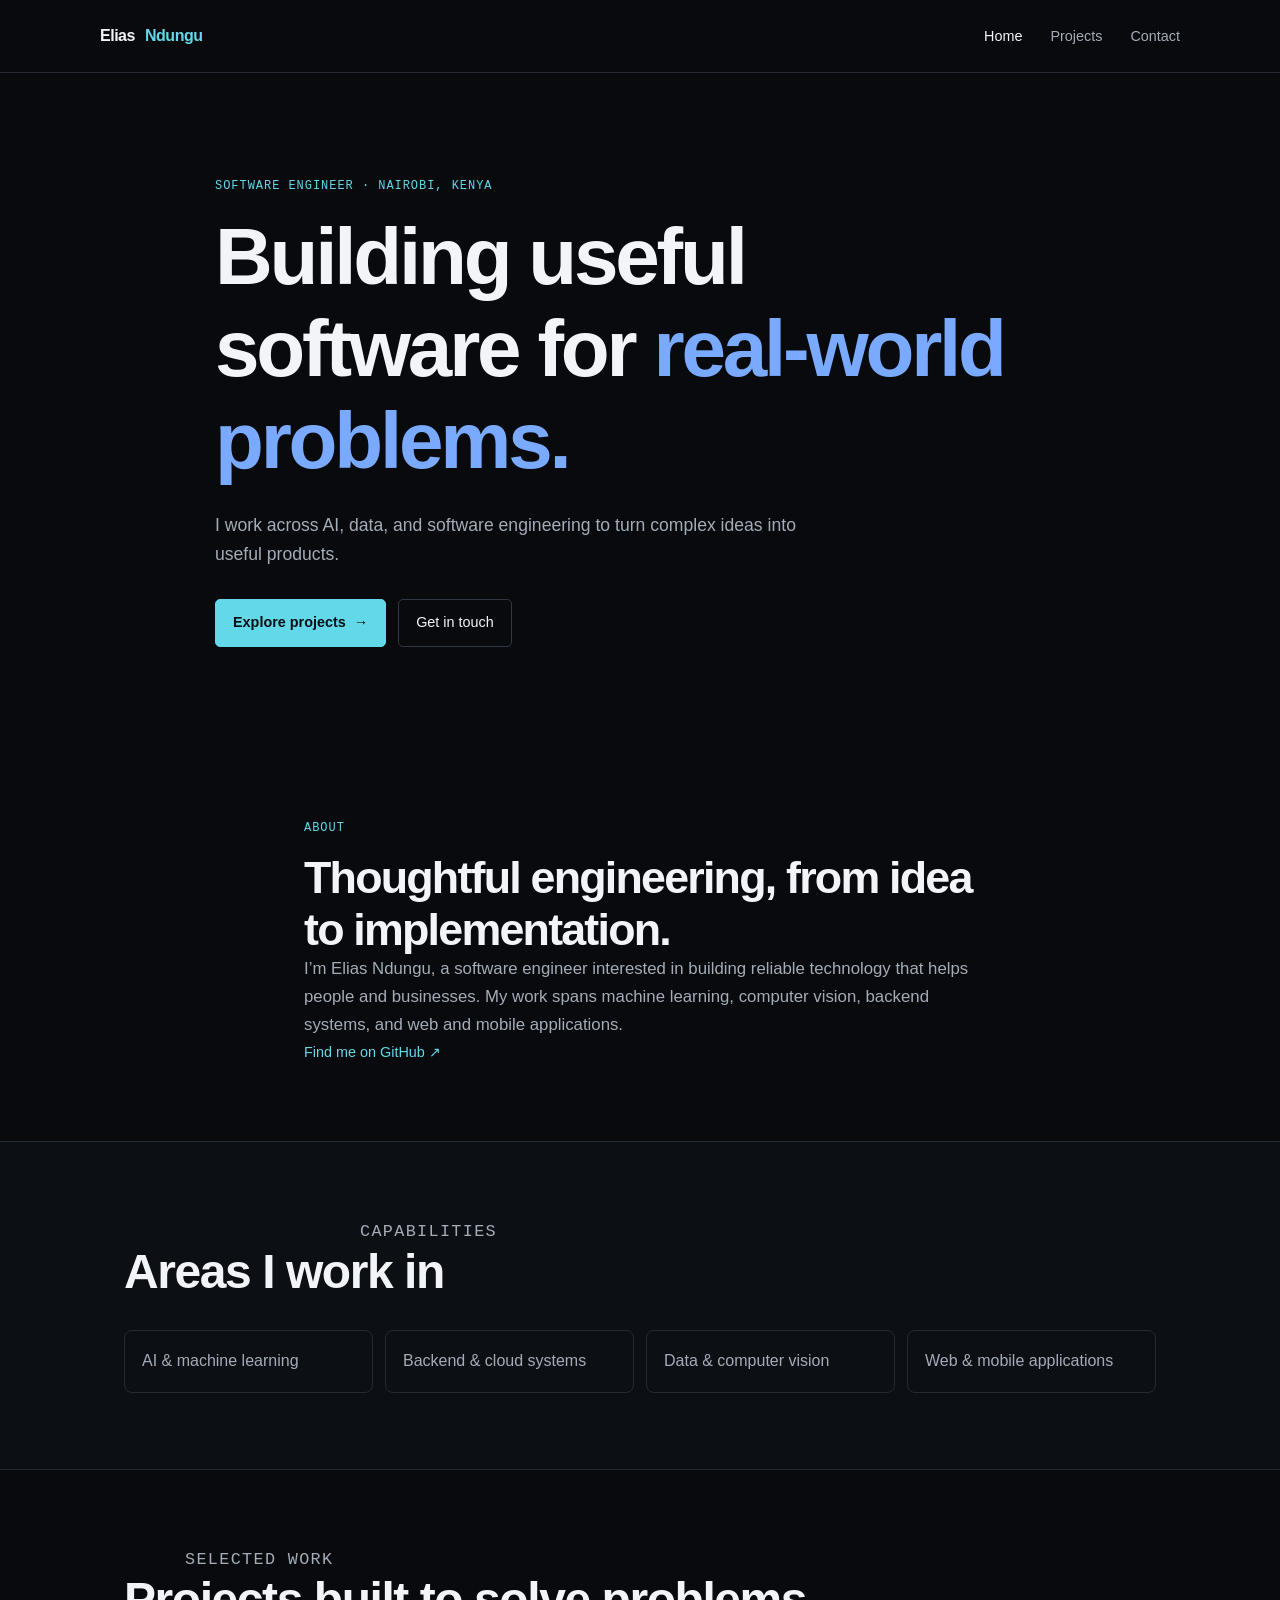
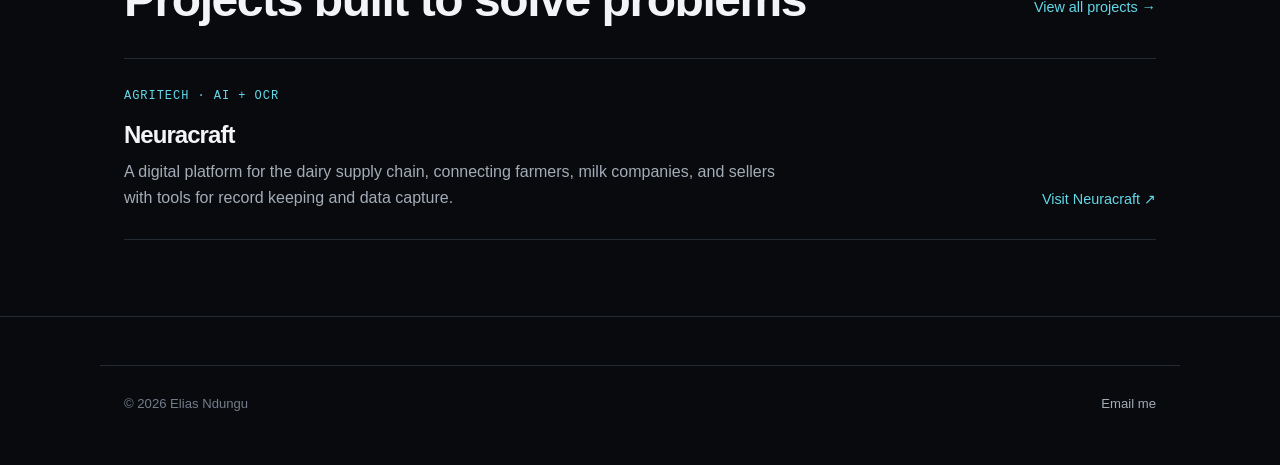
==== commit ab69184a: "Refresh portfolio with minimalist design Co-authored-by: Copilot <223556219+Copilot@users.noreply.gi" ====
--- a/index.html
+++ b/index.html
@@ -3,330 +3,90 @@
 <head>
   <meta charset="UTF-8">
   <meta name="viewport" content="width=device-width, initial-scale=1.0">
-  <title>Elias Ndungu — AI Engineer & Platform Builder</title>
+  <meta name="description" content="Elias Ndungu is a software engineer building practical AI, data, and software products.">
+  <title>Elias Ndungu — Software Engineer</title>
   <link rel="stylesheet" href="css/styles.css">
-  <link rel="stylesheet" href="css/index.css">
-  <link rel="stylesheet" href="https://cdnjs.cloudflare.com/ajax/libs/font-awesome/6.5.0/css/all.min.css">
+  <link rel="stylesheet" href="css/portfolio.css">
 </head>
 <body>
+  <header class="site-header">
+    <nav class="container navbar" aria-label="Main navigation">
+      <a class="logo" href="index.html" aria-label="Elias Ndungu home">Elias <span>Ndungu</span></a>
+      <button class="menu-toggle" id="menu-toggle" type="button" aria-label="Open navigation menu" aria-expanded="false" aria-controls="navbar-links">
+        <span aria-hidden="true">Menu</span>
+      </button>
+      <ul class="navbar-links" id="navbar-links">
+        <li><a href="index.html" class="active" aria-current="page">Home</a></li>
+        <li><a href="projects.html">Projects</a></li>
+        <li><a href="contact.html">Contact</a></li>
+      </ul>
+    </nav>
+  </header>
 
-<canvas id="bg-canvas"></canvas>
-
-<!-- NAVIGATION -->
-<nav class="navbar">
-  <div class="container">
-    <div class="logo">
-      <span class="logo-icon">⬡</span>
-      <span class="logo-text">Elias <span>Ndungu</span></span>
-    </div>
-    <button class="menu-toggle" id="menu-toggle"><i class="fas fa-bars"></i></button>
-    <ul class="navbar-links">
-      <li><a href="index.html" class="active">Home</a></li>
-      <li><a href="projects.html">Projects</a></li>
-      <li><a href="neuracraft.html">Neuracraft</a></li>
-      <li><a href="contact.html">Contact</a></li>
-    </ul>
-    <a href="contact.html" class="nav-cta">hire me</a>
-  </div>
-</nav>
-
-<!-- HERO -->
-<section class="hero" id="hero">
-  <div class="container">
-    <div class="hero-layout">
-      <div class="hero-text">
-        <div class="hero-badge reveal">
-          <span class="badge-dot"></span>
-          <span>Available for collaborations</span>
-        </div>
-        <h1 class="hero-title reveal reveal-delay-1">
-          Building<br>
-          <span class="title-line">
-            <span class="highlight typed-wrap"><span id="typed-text" data-texts='["AI Platforms","IoT Systems","ML Pipelines","Edge Intelligence"]'>AI Platforms</span><span class="cursor-blink">_</span></span>
-          </span><br>
-          for Real Industry
-        </h1>
-        <p class="hero-sub reveal reveal-delay-2">
-          Software engineer shipping end-to-end AI products across agriculture, industrial telemetry, fintech, and civic tech. Harvard-trained. Nairobi-based. Global-minded.
-        </p>
-        <div class="hero-actions reveal reveal-delay-3">
-          <a href="neuracraft.html" class="btn btn-primary"><i class="fas fa-seedling"></i> Neuracraft Platform</a>
-          <a href="projects.html" class="btn btn-outline">View All Projects</a>
-        </div>
-        <div class="hero-mono reveal reveal-delay-4">
-          <span class="mono-line"><span class="mono-kw">const</span> engineer = <span class="mono-str">"Elias Ndungu"</span>;</span>
-          <span class="mono-line"><span class="mono-kw">const</span> location  = <span class="mono-str">"Nairobi, Kenya 🇰🇪"</span>;</span>
-          <span class="mono-line"><span class="mono-kw">const</span> stack     = [<span class="mono-str">"AI"</span>, <span class="mono-str">"IoT"</span>, <span class="mono-str">"ML"</span>, <span class="mono-str">"Edge"</span>];</span>
+  <main>
+    <section class="hero">
+      <div class="container hero-content">
+        <p class="eyebrow">Software engineer · Nairobi, Kenya</p>
+        <h1>Building useful software for <span class="highlight">real-world problems.</span></h1>
+        <p class="hero-sub">I work across AI, data, and software engineering to turn complex ideas into useful products.</p>
+        <div class="hero-actions">
+          <a class="btn btn-primary" href="projects.html">Explore projects <span aria-hidden="true">→</span></a>
+          <a class="btn btn-outline" href="contact.html">Get in touch</a>
         </div>
       </div>
+    </section>
 
-      <div class="hero-visual reveal reveal-delay-2">
-        <div class="orbit-ring ring-1">
-          <div class="orbit-dot" style="--angle:0deg"><i class="fas fa-brain"></i></div>
-          <div class="orbit-dot" style="--angle:90deg"><i class="fas fa-microchip"></i></div>
-          <div class="orbit-dot" style="--angle:180deg"><i class="fas fa-network-wired"></i></div>
-          <div class="orbit-dot" style="--angle:270deg"><i class="fas fa-satellite-dish"></i></div>
+    <section class="content-section" id="about">
+      <div class="container narrow">
+        <p class="eyebrow">About</p>
+        <h2>Thoughtful engineering, from idea to implementation.</h2>
+        <p class="section-copy">I’m Elias Ndungu, a software engineer interested in building reliable technology that helps people and businesses. My work spans machine learning, computer vision, backend systems, and web and mobile applications.</p>
+        <a class="text-link" href="https://github.com/eliasndungu" target="_blank" rel="noopener noreferrer">Find me on GitHub <span aria-hidden="true">↗</span></a>
+      </div>
+    </section>
+
+    <section class="content-section section-muted">
+      <div class="container">
+        <div class="section-heading">
+          <p class="eyebrow">Capabilities</p>
+          <h2>Areas I work in</h2>
         </div>
-        <div class="orbit-ring ring-2">
-          <div class="orbit-dot" style="--angle:45deg"><i class="fab fa-python"></i></div>
-          <div class="orbit-dot" style="--angle:135deg"><i class="fas fa-database"></i></div>
-          <div class="orbit-dot" style="--angle:225deg"><i class="fas fa-chart-line"></i></div>
-          <div class="orbit-dot" style="--angle:315deg"><i class="fas fa-shield-alt"></i></div>
-        </div>
-        <div class="orbit-core">
-          <span>EN</span>
-        </div>
-      </div>
-    </div>
-
-    <!-- METRICS BAR -->
-    <div class="metrics-bar reveal">
-      <div class="metric-item">
-        <span class="metric-num" data-count="12" data-suffix="+">12+</span>
-        <span class="metric-lbl">Projects Shipped</span>
-      </div>
-      <div class="metric-divider"></div>
-      <div class="metric-item">
-        <span class="metric-num" data-count="3" data-suffix="">3</span>
-        <span class="metric-lbl">Live AI Platforms</span>
-      </div>
-      <div class="metric-divider"></div>
-      <div class="metric-item">
-        <span class="metric-num" data-count="1600" data-suffix="+">1600+</span>
-        <span class="metric-lbl">Farmers on Neuracraft</span>
-      </div>
-      <div class="metric-divider"></div>
-      <div class="metric-item">
-        <span class="metric-num" data-count="50" data-suffix="M+">50M+</span>
-        <span class="metric-lbl">KES Disbursed</span>
-      </div>
-    </div>
-  </div>
-</section>
-
-<!-- ABOUT -->
-<section class="about" id="about">
-  <div class="container">
-    <div class="about-grid">
-      <div class="about-left reveal">
-        <span class="section-tag">About</span>
-        <h2 class="about-title">Engineer.<br>Builder.<br><span class="highlight">Product Thinker.</span></h2>
-        <p class="about-bio">
-          I'm Elias Ndungu — a software engineer obsessed with turning hard problems into clean, working software. I design and ship platforms that connect AI, IoT, and data science to real-world supply chains, factory floors, and communities.
-        </p>
-        <p class="about-bio">
-          From digitising milk journals with OCR to running edge AI inference on NVIDIA Jetson boards, I operate across the full stack — from hardware probes to cloud backends to mobile apps.
-        </p>
-        <div class="about-links">
-          <a href="https://linkedin.com/in/elias-ndungu-278a21244/" target="_blank" class="btn btn-ghost"><i class="fab fa-linkedin-in"></i> LinkedIn</a>
-          <a href="https://github.com/eliasndungu" target="_blank" class="btn btn-ghost"><i class="fab fa-github"></i> GitHub</a>
-          <a href="https://neuracraft-378a2.web.app/" target="_blank" class="btn btn-outline"><i class="fas fa-external-link-alt"></i> Neuracraft</a>
-        </div>
-      </div>
-
-      <div class="about-right">
-        <div class="info-blocks">
-          <div class="info-block glass-card reveal reveal-delay-1">
-            <div class="info-icon" style="--c: var(--accent-cyan)"><i class="fas fa-map-marker-alt"></i></div>
-            <div>
-              <h4>Based In</h4>
-              <p>Nairobi, Kenya 🇰🇪</p>
-            </div>
-          </div>
-          <div class="info-block glass-card reveal reveal-delay-2">
-            <div class="info-icon" style="--c: var(--accent-green)"><i class="fas fa-calendar-check"></i></div>
-            <div>
-              <h4>Building Since</h4>
-              <p>July 1, 2024</p>
-            </div>
-          </div>
-          <div class="info-block glass-card reveal reveal-delay-3">
-            <div class="info-icon" style="--c: var(--accent-blue)"><i class="fas fa-industry"></i></div>
-            <div>
-              <h4>Sectors</h4>
-              <p>Agri · Industrial · Fintech · Civic</p>
-            </div>
-          </div>
-          <div class="info-block glass-card reveal reveal-delay-4">
-            <div class="info-icon" style="--c: var(--accent-amber)"><i class="fas fa-handshake"></i></div>
-            <div>
-              <h4>Open To</h4>
-              <p>Collaborations & VC conversations</p>
-            </div>
-          </div>
-        </div>
-      </div>
-    </div>
-  </div>
-</section>
-
-<!-- SKILLS -->
-<section class="skills" id="skills">
-  <div class="container">
-    <div class="section-heading reveal">
-      <span class="section-tag">Capabilities</span>
-      <h2>What I <span class="highlight">Build With</span></h2>
-      <p>A cross-disciplinary stack spanning AI/ML, IoT, cloud, and product</p>
-    </div>
-    <div class="skills-grid">
-      <div class="skill-cluster glass-card reveal reveal-delay-1">
-        <div class="cluster-icon" style="--c: var(--accent-cyan)"><i class="fas fa-brain"></i></div>
-        <h3>AI & Machine Learning</h3>
-        <div class="skill-tags">
-          <span class="tag tag-cyan">YOLOv8</span><span class="tag tag-cyan">TensorRT</span>
-          <span class="tag tag-cyan">scikit-learn</span><span class="tag tag-cyan">DP-GAN</span>
-          <span class="tag tag-cyan">OCR</span><span class="tag tag-cyan">LLM Integration</span>
-          <span class="tag tag-cyan">Computer Vision</span>
-        </div>
-      </div>
-      <div class="skill-cluster glass-card reveal reveal-delay-2">
-        <div class="cluster-icon" style="--c: var(--accent-blue)"><i class="fas fa-cloud"></i></div>
-        <h3>Backend & Cloud</h3>
-        <div class="skill-tags">
-          <span class="tag tag-blue">FastAPI</span><span class="tag tag-blue">Go</span>
-          <span class="tag tag-blue">Firebase</span><span class="tag tag-blue">PostgreSQL</span>
-          <span class="tag tag-blue">Redis</span><span class="tag tag-blue">Celery</span>
-          <span class="tag tag-blue">MQTT</span><span class="tag tag-blue">Docker</span>
-        </div>
-      </div>
-      <div class="skill-cluster glass-card reveal reveal-delay-3">
-        <div class="cluster-icon" style="--c: var(--accent-green)"><i class="fas fa-microchip"></i></div>
-        <h3>IoT & Edge</h3>
-        <div class="skill-tags">
-          <span class="tag tag-green">NVIDIA Jetson</span><span class="tag tag-green">SCADA</span>
-          <span class="tag tag-green">Edge Probes</span><span class="tag tag-green">Grafana</span>
-          <span class="tag tag-green">Sensors</span><span class="tag tag-green">Telematics</span>
-        </div>
-      </div>
-      <div class="skill-cluster glass-card reveal reveal-delay-4">
-        <div class="cluster-icon" style="--c: var(--accent-amber)"><i class="fas fa-mobile-alt"></i></div>
-        <h3>Frontend & Mobile</h3>
-        <div class="skill-tags">
-          <span class="tag tag-amber">Flutter</span><span class="tag tag-amber">React</span>
-          <span class="tag tag-amber">Streamlit</span><span class="tag tag-amber">HTML/CSS/JS</span>
-          <span class="tag tag-amber">Grafana Dashboards</span>
-        </div>
-      </div>
-      <div class="skill-cluster glass-card reveal reveal-delay-5">
-        <div class="cluster-icon" style="--c: var(--accent-pink)"><i class="fas fa-shield-alt"></i></div>
-        <h3>Privacy & Compliance</h3>
-        <div class="skill-tags">
-          <span class="tag tag-pink">Differential Privacy</span><span class="tag tag-pink">PPML</span>
-          <span class="tag tag-pink">Kenya DPA 2019</span><span class="tag tag-pink">Opacus</span>
-          <span class="tag tag-pink">Membership Inference</span>
-        </div>
-      </div>
-      <div class="skill-cluster glass-card reveal reveal-delay-1">
-        <div class="cluster-icon" style="--c: var(--accent-cyan)"><i class="fas fa-tools"></i></div>
-        <h3>MLOps & DevOps</h3>
-        <div class="skill-tags">
-          <span class="tag tag-cyan">MLflow</span><span class="tag tag-cyan">GitHub Actions</span>
-          <span class="tag tag-cyan">Prometheus</span><span class="tag tag-cyan">Evidently</span>
-          <span class="tag tag-cyan">CI/CD</span><span class="tag tag-cyan">Kubernetes</span>
-        </div>
-      </div>
-    </div>
-  </div>
-</section>
-
-<!-- EDUCATION -->
-<section class="education" id="education">
-  <div class="container">
-    <div class="edu-card glass-card reveal">
-      <div class="edu-left">
-        <div class="edu-logo">
-          <i class="fas fa-graduation-cap"></i>
-        </div>
-        <div class="edu-pulse"></div>
-      </div>
-      <div class="edu-content">
-        <div class="edu-header">
-          <span class="section-tag">Education</span>
-        </div>
-        <h2 class="edu-institution">Harvard University</h2>
-        <h3 class="edu-degree">Master of Computer Application <span class="highlight">(MCA)</span></h3>
-        <p class="edu-field">Computer Science</p>
-        <div class="edu-meta">
-          <span class="tag tag-cyan"><i class="fas fa-calendar"></i> Apr 2020 – Dec 2024</span>
-          <span class="tag tag-blue"><i class="fas fa-map-marker-alt"></i> Cambridge, MA</span>
-        </div>
-      </div>
-      <div class="edu-deco">
-        <div class="deco-ring r1"></div>
-        <div class="deco-ring r2"></div>
-        <div class="deco-ring r3"></div>
-      </div>
-    </div>
-  </div>
-</section>
-
-<!-- CTA -->
-<section class="cta-section">
-  <div class="container">
-    <div class="cta-card glass-card reveal">
-      <div class="cta-glow"></div>
-      <h2>Ready to build something <span class="highlight">remarkable</span>?</h2>
-      <p>Let's collaborate — whether it's an AI platform, IoT deployment, or VC conversation about AutoNeuix.</p>
-      <div class="cta-actions">
-        <a href="contact.html" class="btn btn-primary"><i class="fas fa-paper-plane"></i> Get In Touch</a>
-        <a href="projects.html" class="btn btn-outline">Browse Projects</a>
-      </div>
-    </div>
-  </div>
-</section>
-
-<!-- FOOTER -->
-<footer>
-  <div class="container">
-    <div class="footer-inner">
-      <div class="footer-brand">
-        <div class="logo">
-          <span class="logo-icon">⬡</span>
-          <span class="logo-text">Elias <span>Ndungu</span></span>
-        </div>
-        <p>Building AI, OCR, and sensor-driven platforms across dairy, industrial telematics, and retail. Based in Nairobi, Kenya.</p>
-        <div class="social-links">
-          <a href="https://linkedin.com/in/elias-ndungu-278a21244/" target="_blank" class="social-link"><i class="fab fa-linkedin-in"></i></a>
-          <a href="https://github.com/eliasndungu" target="_blank" class="social-link"><i class="fab fa-github"></i></a>
-          <a href="https://neuracraft-378a2.web.app/" target="_blank" class="social-link"><i class="fas fa-link"></i></a>
-          <a href="mailto:info@neuracraft.com" class="social-link"><i class="fas fa-envelope"></i></a>
-        </div>
-      </div>
-      <div class="footer-col">
-        <h5>Navigate</h5>
-        <ul>
-          <li><a href="index.html">Home</a></li>
-          <li><a href="projects.html">Projects</a></li>
-          <li><a href="neuracraft.html">Neuracraft</a></li>
-          <li><a href="contact.html">Contact</a></li>
+        <ul class="capability-list">
+          <li>AI &amp; machine learning</li>
+          <li>Backend &amp; cloud systems</li>
+          <li>Data &amp; computer vision</li>
+          <li>Web &amp; mobile applications</li>
         </ul>
       </div>
-      <div class="footer-col">
-        <h5>Ventures</h5>
-        <ul>
-          <li><a href="neuracraft.html">Neuracraft</a></li>
-          <li><a href="projects.html#autoneuix">AutoNeuix</a></li>
-          <li><a href="projects.html#dukasync">DukaSync</a></li>
-          <li><a href="projects.html">All Projects</a></li>
-        </ul>
+    </section>
+
+    <section class="content-section">
+      <div class="container">
+        <div class="section-heading section-heading-row">
+          <div>
+            <p class="eyebrow">Selected work</p>
+            <h2>Projects built to solve problems</h2>
+          </div>
+          <a class="text-link" href="projects.html">View all projects <span aria-hidden="true">→</span></a>
+        </div>
+        <article class="feature-project">
+          <div>
+            <p class="eyebrow">AgriTech · AI + OCR</p>
+            <h3>Neuracraft</h3>
+            <p>A digital platform for the dairy supply chain, connecting farmers, milk companies, and sellers with tools for record keeping and data capture.</p>
+          </div>
+          <a class="text-link" href="https://neuracraft-378a2.web.app/" target="_blank" rel="noopener noreferrer">Visit Neuracraft <span aria-hidden="true">↗</span></a>
+        </article>
       </div>
-      <div class="footer-col">
-        <h5>Contact</h5>
-        <ul>
-          <li><a href="mailto:info@neuracraft.com">info@neuracraft.com</a></li>
-          <li><a href="mailto:eliasndungu254@gmail.com">eliasndungu254@gmail.com</a></li>
-          <li><a href="tel:+254768949692">+254 768 949 692</a></li>
-          <li><a href="#">P.O Box 74494-00200</a></li>
-        </ul>
-      </div>
+    </section>
+  </main>
+
+  <footer class="site-footer">
+    <div class="container footer-bottom">
+      <span>© 2026 Elias Ndungu</span>
+      <a href="mailto:eliasndungu254@gmail.com">Email me</a>
     </div>
-    <div class="footer-bottom">
-      <span>&copy; 2024–2026 Elias Ndungu. All rights reserved.</span>
-      <span>Built with precision in Nairobi 🇰🇪</span>
-    </div>
-  </div>
-</footer>
-
-<script src="js/main.js"></script>
+  </footer>
+  <script src="js/main.js"></script>
 </body>
 </html>
--- a/css/styles.css
+++ b/css/styles.css
@@ -1,1447 +1,513 @@
-/* ======== GLOBAL STYLES ======== */
+/* ============================================================
+   ELIAS NDUNGU PORTFOLIO — SHARED STYLES
+   Theme: Deep Space / Neural Dark — Bespoke AI Aesthetic
+   ============================================================ */
+
+/* ── RESET & BASE ─────────────────────────────────────────── */
+*, *::before, *::after { box-sizing: border-box; margin: 0; padding: 0; }
+
 :root {
-    --primary: #3a7bd5;
-    --primary-dark: #2f67b8;
-    --primary-light: #6a9bea;
-    --secondary: #00c9a7;
-    --dark: #1d2430;
-    --dark-light: #2c3644;
-    --gray: #f0f2f5;
-    --gray-dark: #d0d5dd;
-    --white: #ffffff;
-    --text: #4a5568;
-    --text-light: #718096;
-    --success: #10b981;
-    --warning: #f59e0b;
-    --danger: #ef4444;
-    --font-primary: 'Inter', sans-serif;
-    --font-secondary: 'Poppins', sans-serif;
-    --transition: all 0.3s ease;
-    --shadow: 0 4px 6px rgba(0, 0, 0, 0.05), 0 1px 3px rgba(0, 0, 0, 0.1);
-    --shadow-lg: 0 10px 15px rgba(0, 0, 0, 0.1), 0 4px 6px rgba(0, 0, 0, 0.05);
-    --border-radius: 8px;
-}
-
-* {
-    margin: 0;
-    padding: 0;
-    box-sizing: border-box;
-}
-
-html {
-    scroll-behavior: smooth;
-}
+  --bg-void:        #020408;
+  --bg-deep:        #06090f;
+  --bg-surface:     #0c1220;
+  --bg-glass:       rgba(12, 18, 32, 0.7);
+  --bg-card:        rgba(14, 22, 38, 0.85);
+
+  --accent-cyan:    #00e5ff;
+  --accent-blue:    #2979ff;
+  --accent-pulse:   #00b8d9;
+  --accent-green:   #00e676;
+  --accent-amber:   #ffab00;
+  --accent-pink:    #ff4081;
+
+  --text-primary:   #e8f4ff;
+  --text-secondary: #7a9bbf;
+  --text-muted:     #3d5a7a;
+  --text-code:      #00e5ff;
+
+  --border-glow:    rgba(0, 229, 255, 0.15);
+  --border-subtle:  rgba(0, 229, 255, 0.06);
+
+  --glow-sm:  0 0 12px rgba(0, 229, 255, 0.25);
+  --glow-md:  0 0 30px rgba(0, 229, 255, 0.2), 0 0 60px rgba(41, 121, 255, 0.1);
+  --glow-lg:  0 0 60px rgba(0, 229, 255, 0.15), 0 0 120px rgba(41, 121, 255, 0.08);
+
+  --font-display: 'Syne', sans-serif;
+  --font-body:    'Outfit', sans-serif;
+  --font-mono:    'DM Mono', monospace;
+
+  --radius-sm:  6px;
+  --radius-md:  12px;
+  --radius-lg:  20px;
+  --radius-xl:  32px;
+
+  --transition: 0.3s cubic-bezier(0.4, 0, 0.2, 1);
+  --transition-slow: 0.6s cubic-bezier(0.4, 0, 0.2, 1);
+}
+
+html { scroll-behavior: smooth; font-size: 16px; }
 
 body {
-    font-family: var(--font-primary);
-    color: var(--text);
-    line-height: 1.6;
-    background-color: var(--white);
-    overflow-x: hidden;
-}
-
-h1, h2, h3, h4, h5, h6 {
-    font-family: var(--font-secondary);
-    color: var(--dark);
-    font-weight: 600;
-    line-height: 1.3;
-}
-
-p {
-    margin-bottom: 1rem;
-}
-
-a {
-    text-decoration: none;
-    color: var(--primary);
-    transition: var(--transition);
-}
-
-a:hover {
-    color: var(--primary-dark);
-}
-
-ul {
-    list-style: none;
-}
-
-img {
-    max-width: 100%;
-    height: auto;
-}
-
+  font-family: var(--font-body);
+  background: var(--bg-void);
+  color: var(--text-primary);
+  line-height: 1.7;
+  overflow-x: hidden;
+  -webkit-font-smoothing: antialiased;
+}
+
+/* Scanline overlay */
+body::before {
+  content: '';
+  position: fixed;
+  inset: 0;
+  background: repeating-linear-gradient(
+    0deg,
+    transparent,
+    transparent 2px,
+    rgba(0, 229, 255, 0.012) 2px,
+    rgba(0, 229, 255, 0.012) 4px
+  );
+  pointer-events: none;
+  z-index: 9999;
+}
+
+/* Noise texture */
+body::after {
+  content: '';
+  position: fixed;
+  inset: 0;
+  background-image: url("data:image/svg+xml,%3Csvg viewBox='0 0 256 256' xmlns='http://www.w3.org/2000/svg'%3E%3Cfilter id='noise'%3E%3CfeTurbulence type='fractalNoise' baseFrequency='0.9' numOctaves='4' stitchTiles='stitch'/%3E%3C/filter%3E%3Crect width='100%25' height='100%25' filter='url(%23noise)' opacity='0.04'/%3E%3C/svg%3E");
+  pointer-events: none;
+  z-index: 9998;
+  opacity: 0.4;
+}
+
+a { text-decoration: none; color: inherit; }
+img { max-width: 100%; display: block; }
+ul { list-style: none; }
+
+/* ── CANVAS BACKGROUND ────────────────────────────────────── */
+#bg-canvas {
+  position: fixed;
+  inset: 0;
+  z-index: 0;
+  pointer-events: none;
+}
+
+/* ── SCROLLBAR ────────────────────────────────────────────── */
+::-webkit-scrollbar { width: 4px; }
+::-webkit-scrollbar-track { background: var(--bg-void); }
+::-webkit-scrollbar-thumb { background: var(--accent-cyan); border-radius: 2px; }
+
+/* ── CONTAINER ────────────────────────────────────────────── */
 .container {
-    width: 100%;
-    max-width: 1200px;
-    margin: 0 auto;
-    padding: 0 1.5rem;
-}
-
-.highlight {
-    color: var(--primary);
-}
-
-section {
-    padding: 6rem 0;
-    position: relative;
-}
-
-section.dark {
-    background-color: var(--dark);
-    color: var(--white);
-}
-
-section.dark h2, 
-section.dark h3 {
-    color: var(--white);
-}
-
+  max-width: 1200px;
+  margin: 0 auto;
+  padding: 0 24px;
+  position: relative;
+  z-index: 2;
+}
+
+/* ── NAVIGATION ───────────────────────────────────────────── */
+.navbar {
+  position: fixed;
+  top: 0; left: 0; right: 0;
+  z-index: 1000;
+  padding: 16px 0;
+  transition: var(--transition);
+}
+
+.navbar.scrolled {
+  background: rgba(2, 4, 8, 0.92);
+  backdrop-filter: blur(20px);
+  border-bottom: 1px solid var(--border-subtle);
+  padding: 12px 0;
+}
+
+.navbar .container {
+  display: flex;
+  align-items: center;
+  justify-content: space-between;
+}
+
+.logo {
+  display: flex;
+  align-items: center;
+  gap: 10px;
+  font-family: var(--font-display);
+  font-weight: 800;
+  font-size: 1.2rem;
+  letter-spacing: -0.02em;
+}
+
+.logo-icon {
+  width: 36px; height: 36px;
+  background: linear-gradient(135deg, var(--accent-cyan), var(--accent-blue));
+  border-radius: 8px;
+  display: flex;
+  align-items: center;
+  justify-content: center;
+  font-size: 16px;
+  box-shadow: var(--glow-sm);
+}
+
+.logo-text { color: var(--text-primary); }
+.logo-text span { color: var(--accent-cyan); }
+
+.navbar-links {
+  display: flex;
+  align-items: center;
+  gap: 32px;
+}
+
+.navbar-links a {
+  font-family: var(--font-mono);
+  font-size: 0.78rem;
+  letter-spacing: 0.08em;
+  color: var(--text-secondary);
+  transition: var(--transition);
+  position: relative;
+}
+
+.navbar-links a::after {
+  content: '';
+  position: absolute;
+  bottom: -4px; left: 0;
+  width: 0; height: 1px;
+  background: var(--accent-cyan);
+  transition: var(--transition);
+}
+
+.navbar-links a:hover { color: var(--accent-cyan); }
+.navbar-links a:hover::after { width: 100%; }
+.navbar-links a.active { color: var(--accent-cyan); }
+.navbar-links a.active::after { width: 100%; }
+
+.nav-cta {
+  font-family: var(--font-mono);
+  font-size: 0.75rem;
+  letter-spacing: 0.1em;
+  padding: 8px 18px;
+  border: 1px solid var(--accent-cyan);
+  border-radius: var(--radius-sm);
+  color: var(--accent-cyan);
+  transition: var(--transition);
+}
+
+.nav-cta:hover {
+  background: var(--accent-cyan);
+  color: var(--bg-void);
+  box-shadow: var(--glow-sm);
+}
+
+.menu-toggle {
+  display: none;
+  background: none;
+  border: none;
+  color: var(--text-primary);
+  font-size: 1.2rem;
+  cursor: pointer;
+}
+
+/* ── BUTTONS ──────────────────────────────────────────────── */
 .btn {
-    display: inline-block;
-    padding: 0.75rem 1.5rem;
-    font-weight: 500;
-    border-radius: var(--border-radius);
-    cursor: pointer;
-    transition: var(--transition);
-    border: none;
-    font-size: 1rem;
-    text-align: center;
-}
+  display: inline-flex;
+  align-items: center;
+  gap: 8px;
+  font-family: var(--font-mono);
+  font-size: 0.8rem;
+  letter-spacing: 0.08em;
+  padding: 14px 28px;
+  border-radius: var(--radius-sm);
+  border: none;
+  cursor: pointer;
+  transition: var(--transition);
+  position: relative;
+  overflow: hidden;
+}
+
+.btn::before {
+  content: '';
+  position: absolute;
+  inset: 0;
+  background: linear-gradient(135deg, transparent 0%, rgba(255,255,255,0.05) 100%);
+  opacity: 0;
+  transition: var(--transition);
+}
+
+.btn:hover::before { opacity: 1; }
 
 .btn-primary {
-    background-color: var(--primary);
-    color: var(--white);
+  background: linear-gradient(135deg, var(--accent-cyan), var(--accent-blue));
+  color: var(--bg-void);
+  font-weight: 600;
+  box-shadow: 0 4px 20px rgba(0, 229, 255, 0.3);
 }
 
 .btn-primary:hover {
-    background-color: var(--primary-dark);
-    color: var(--white);
+  transform: translateY(-2px);
+  box-shadow: 0 8px 30px rgba(0, 229, 255, 0.4);
 }
 
 .btn-outline {
-    background-color: transparent;
-    color: var(--primary);
-    border: 2px solid var(--primary);
+  background: transparent;
+  color: var(--accent-cyan);
+  border: 1px solid var(--accent-cyan);
 }
 
 .btn-outline:hover {
-    background-color: var(--primary);
-    color: var(--white);
-}
-
+  background: rgba(0, 229, 255, 0.08);
+  transform: translateY(-2px);
+  box-shadow: var(--glow-sm);
+}
+
+.btn-ghost {
+  background: rgba(255,255,255,0.04);
+  color: var(--text-secondary);
+  border: 1px solid var(--border-subtle);
+}
+
+.btn-ghost:hover {
+  background: rgba(255,255,255,0.08);
+  color: var(--text-primary);
+}
+
+/* ── SECTION HEADINGS ─────────────────────────────────────── */
 .section-heading {
-    text-align: center;
-    margin-bottom: 3rem;
+  text-align: center;
+  margin-bottom: 64px;
+}
+
+.section-tag {
+  display: inline-block;
+  font-family: var(--font-mono);
+  font-size: 0.7rem;
+  letter-spacing: 0.2em;
+  color: var(--accent-cyan);
+  background: rgba(0, 229, 255, 0.08);
+  border: 1px solid rgba(0, 229, 255, 0.2);
+  padding: 4px 14px;
+  border-radius: 100px;
+  margin-bottom: 16px;
 }
 
 .section-heading h2 {
-    font-size: 2.5rem;
-    margin-bottom: 1rem;
+  font-family: var(--font-display);
+  font-size: clamp(2rem, 4vw, 3rem);
+  font-weight: 800;
+  letter-spacing: -0.03em;
+  line-height: 1.1;
+  margin-bottom: 16px;
 }
 
 .section-heading p {
-    font-size: 1.1rem;
-    color: var(--text-light);
-    max-width: 700px;
-    margin: 0 auto;
-}
-
-.section-tag {
-    display: inline-block;
-    background: rgba(58, 123, 213, 0.1);
-    color: var(--primary);
-    padding: 0.4rem 1rem;
-    border-radius: 50px;
-    font-size: 0.875rem;
-    font-weight: 500;
-    margin-bottom: 1rem;
-    text-transform: uppercase;
-    letter-spacing: 1px;
-}
-
-.section-heading.light {
-    color: var(--white);
-}
-
-.section-heading.light h2 {
-    color: var(--white);
-}
-
-.section-heading.light p {
-    color: rgba(255, 255, 255, 0.8);
-}
-
-/* ======== NAVBAR ======== */
-.navbar {
-    position: fixed;
-    top: 0;
-    left: 0;
-    width: 100%;
-    z-index: 1000;
-    padding: 1rem 0;
-    transition: var(--transition);
-    background-color: transparent;
-}
-
-.navbar.scrolled {
-    background-color: var(--white);
-    box-shadow: var(--shadow);
-    padding: 0.75rem 0;
-}
-
-.navbar .container {
+  font-size: 1.05rem;
+  color: var(--text-secondary);
+  max-width: 560px;
+  margin: 0 auto;
+}
+
+.highlight { color: var(--accent-cyan); }
+
+/* ── GLASSMORPHISM CARD ───────────────────────────────────── */
+.glass-card {
+  background: var(--bg-card);
+  border: 1px solid var(--border-glow);
+  border-radius: var(--radius-lg);
+  backdrop-filter: blur(16px);
+  transition: var(--transition);
+}
+
+.glass-card:hover {
+  border-color: rgba(0, 229, 255, 0.3);
+  box-shadow: var(--glow-md);
+  transform: translateY(-4px);
+}
+
+/* ── SECTION SPACING ──────────────────────────────────────── */
+section { padding: 100px 0; position: relative; z-index: 1; }
+
+/* ── FOOTER ───────────────────────────────────────────────── */
+footer {
+  background: var(--bg-deep);
+  border-top: 1px solid var(--border-subtle);
+  padding: 48px 0 24px;
+  position: relative;
+  z-index: 1;
+}
+
+.footer-inner {
+  display: grid;
+  grid-template-columns: 1.5fr 1fr 1fr 1fr;
+  gap: 40px;
+  margin-bottom: 48px;
+}
+
+.footer-brand p {
+  font-size: 0.9rem;
+  color: var(--text-secondary);
+  margin-top: 12px;
+  line-height: 1.6;
+  max-width: 280px;
+}
+
+.footer-col h5 {
+  font-family: var(--font-mono);
+  font-size: 0.7rem;
+  letter-spacing: 0.15em;
+  color: var(--accent-cyan);
+  margin-bottom: 16px;
+  text-transform: uppercase;
+}
+
+.footer-col ul li { margin-bottom: 10px; }
+
+.footer-col ul li a {
+  font-size: 0.9rem;
+  color: var(--text-secondary);
+  transition: var(--transition);
+}
+
+.footer-col ul li a:hover { color: var(--accent-cyan); }
+
+.footer-bottom {
+  border-top: 1px solid var(--border-subtle);
+  padding-top: 24px;
+  display: flex;
+  align-items: center;
+  justify-content: space-between;
+  font-family: var(--font-mono);
+  font-size: 0.72rem;
+  color: var(--text-muted);
+}
+
+.social-links {
+  display: flex;
+  gap: 12px;
+  margin-top: 20px;
+}
+
+.social-link {
+  width: 36px; height: 36px;
+  border: 1px solid var(--border-glow);
+  border-radius: var(--radius-sm);
+  display: flex;
+  align-items: center;
+  justify-content: center;
+  color: var(--text-secondary);
+  font-size: 0.85rem;
+  transition: var(--transition);
+}
+
+.social-link:hover {
+  border-color: var(--accent-cyan);
+  color: var(--accent-cyan);
+  box-shadow: var(--glow-sm);
+}
+
+/* ── ANIMATIONS ───────────────────────────────────────────── */
+@keyframes fadeUp {
+  from { opacity: 0; transform: translateY(30px); }
+  to   { opacity: 1; transform: translateY(0); }
+}
+
+@keyframes fadeIn {
+  from { opacity: 0; }
+  to   { opacity: 1; }
+}
+
+@keyframes pulse-glow {
+  0%, 100% { box-shadow: 0 0 10px rgba(0, 229, 255, 0.2); }
+  50%       { box-shadow: 0 0 30px rgba(0, 229, 255, 0.5); }
+}
+
+@keyframes float {
+  0%, 100% { transform: translateY(0); }
+  50%       { transform: translateY(-12px); }
+}
+
+@keyframes spin-slow {
+  from { transform: rotate(0deg); }
+  to   { transform: rotate(360deg); }
+}
+
+@keyframes blink {
+  0%, 100% { opacity: 1; }
+  50%       { opacity: 0; }
+}
+
+@keyframes scan {
+  0%   { transform: translateY(-100%); }
+  100% { transform: translateY(100vh); }
+}
+
+.reveal {
+  opacity: 0;
+  transform: translateY(28px);
+  transition: opacity 0.7s ease, transform 0.7s ease;
+}
+
+.reveal.visible {
+  opacity: 1;
+  transform: none;
+}
+
+.reveal-delay-1 { transition-delay: 0.1s; }
+.reveal-delay-2 { transition-delay: 0.2s; }
+.reveal-delay-3 { transition-delay: 0.3s; }
+.reveal-delay-4 { transition-delay: 0.4s; }
+.reveal-delay-5 { transition-delay: 0.5s; }
+
+/* ── CURSOR GLOW ──────────────────────────────────────────── */
+.cursor-glow {
+  width: 300px; height: 300px;
+  position: fixed;
+  border-radius: 50%;
+  background: radial-gradient(circle, rgba(0, 229, 255, 0.04) 0%, transparent 70%);
+  pointer-events: none;
+  z-index: 9997;
+  transform: translate(-50%, -50%);
+  transition: 0.15s ease;
+}
+
+/* ── TAG CHIPS ────────────────────────────────────────────── */
+.tag {
+  display: inline-block;
+  font-family: var(--font-mono);
+  font-size: 0.65rem;
+  letter-spacing: 0.06em;
+  padding: 3px 10px;
+  border-radius: 100px;
+  border: 1px solid;
+}
+
+.tag-cyan  { color: var(--accent-cyan);  border-color: rgba(0,229,255,0.25);  background: rgba(0,229,255,0.06);  }
+.tag-blue  { color: var(--accent-blue);  border-color: rgba(41,121,255,0.25); background: rgba(41,121,255,0.06); }
+.tag-green { color: var(--accent-green); border-color: rgba(0,230,118,0.25);  background: rgba(0,230,118,0.06);  }
+.tag-amber { color: var(--accent-amber); border-color: rgba(255,171,0,0.25);  background: rgba(255,171,0,0.06);  }
+.tag-pink  { color: var(--accent-pink);  border-color: rgba(255,64,129,0.25); background: rgba(255,64,129,0.06); }
+
+/* ── RESPONSIVE ───────────────────────────────────────────── */
+@media (max-width: 768px) {
+  .navbar-links { display: none; flex-direction: column; gap: 0; }
+  .navbar-links.open {
     display: flex;
-    justify-content: space-between;
-    align-items: center;
-}
-
-.navbar-brand {
-    display: flex;
-    align-items: center;
-    justify-content: space-between;
-    width: 100%;
-}
-
-.logo {
-    display: flex;
-    align-items: center;
-    font-family: var(--font-secondary);
-    font-weight: 600;
-    font-size: 1.5rem;
-    color: var(--primary);
-}
-
-.logo-icon {
-    margin-right: 0.5rem;
-    font-size: 1.8rem;
-}
-
-.navbar-menu {
-    display: flex;
-    align-items: center;
-}
-
-.navbar-links {
-    display: flex;
-    margin: 0;
-    padding: 0;
-}
-
-.navbar-links li {
-    margin: 0 1rem;
-}
-
-.navbar-links li a {
-    color: var(--dark);
-    font-weight: 500;
-    position: relative;
-}
-
-.navbar-links li a:after {
-    content: '';
     position: absolute;
-    width: 0;
-    height: 2px;
-    bottom: -5px;
-    left: 0;
-    background-color: var(--primary);
-    transition: var(--transition);
-}
-
-.navbar-links li a:hover:after,
-.navbar-links li a.active:after {
-    width: 100%;
-}
-
-.navbar.scrolled .navbar-links li a {
-    color: var(--dark);
-}
-
-.menu-toggle {
-    display: none;
-    background: transparent;
-    border: none;
-    color: var(--dark);
-    font-size: 1.5rem;
-    cursor: pointer;
-}
-
-/* ======== HERO SECTION ======== */
-.hero {
-    padding: 10rem 0 6rem;
-    background: linear-gradient(135deg, var(--white) 0%, var(--gray) 100%);
-    position: relative;
-    overflow: hidden;
-}
-
-.hero .container {
-    display: flex;
-    align-items: center;
-    justify-content: space-between;
-    position: relative;
-    z-index: 2;
-}
-
-.hero-content {
-    flex: 1;
-    max-width: 600px;
-}
-
-.hero-content h1 {
-    font-size: 3.5rem;
-    margin-bottom: 1.5rem;
-    line-height: 1.2;
-}
-
-.hero-content p {
-    font-size: 1.1rem;
-    margin-bottom: 2rem;
-    color: var(--text-light);
-}
-
-.hero-cta {
-    display: flex;
-    gap: 1rem;
-    margin-bottom: 2.5rem;
-}
-
-.hero-metrics {
-    display: flex;
-    gap: 2rem;
-}
-
-.metric {
-    display: flex;
-    flex-direction: column;
-}
-
-.metric-value {
-    font-size: 2rem;
-    font-weight: 700;
-    color: var(--primary);
-}
-
-.metric-label {
-    font-size: 0.9rem;
-    color: var(--text-light);
-    line-height: 1.3;
-}
-
-.hero-image {
-    flex: 1;
-    position: relative;
-    max-width: 500px;
-}
-
-.ai-animation {
-    position: relative;
-    width: 100%;
-    height: 400px;
-    background-color: rgba(255, 255, 255, 0.1);
-    border-radius: var(--border-radius);
-    backdrop-filter: blur(5px);
-    box-shadow: var(--shadow-lg);
-    overflow: hidden;
-}
-
-.neural-network {
-    position: relative;
-    width: 100%;
-    height: 100%;
-}
-
-.node {
-    position: absolute;
-    width: 20px;
-    height: 20px;
-    background-color: var(--primary);
-    border-radius: 50%;
-    animation: pulse 2s infinite;
-}
-
-.node.n1 { top: 30%; left: 20%; animation-delay: 0s; }
-.node.n2 { top: 60%; left: 20%; animation-delay: 0.3s; }
-.node.n3 { top: 30%; left: 50%; animation-delay: 0.6s; }
-.node.n4 { top: 60%; left: 50%; animation-delay: 0.9s; }
-.node.n5 { top: 20%; left: 80%; animation-delay: 1.2s; }
-.node.n6 { top: 50%; left: 80%; animation-delay: 1.5s; }
-.node.n7 { top: 80%; left: 80%; animation-delay: 1.8s; }
-
-.connection {
-    position: absolute;
-    height: 2px;
-    background: linear-gradient(90deg, var(--primary) 0%, var(--secondary) 100%);
-    animation: flow 2s infinite;
-    transform-origin: left center;
-}
-
-.connection.c1 { width: 30%; top: 30%; left: 20%; transform: rotate(0deg); }
-.connection.c2 { width: 30%; top: 60%; left: 20%; transform: rotate(0deg); }
-.connection.c3 { width: 40%; top: 30%; left: 30%; transform: rotate(15deg); }
-.connection.c4 { width: 40%; top: 60%; left: 30%; transform: rotate(-15deg); }
-.connection.c5 { width: 30%; top: 20%; left: 50%; transform: rotate(-20deg); }
-.connection.c6 { width: 30%; top: 50%; left: 50%; transform: rotate(0deg); }
-
-@keyframes pulse {
-    0% { transform: scale(1); opacity: 1; }
-    50% { transform: scale(1.2); opacity: 0.7; }
-    100% { transform: scale(1); opacity: 1; }
-}
-
-@keyframes flow {
-    0% { opacity: 0.3; }
-    50% { opacity: 0.8; }
-    100% { opacity: 0.3; }
-}
-
-.hero-wave {
-    position: absolute;
-    bottom: 0;
-    left: 0;
-    width: 100%;
-    height: 120px;
-    fill: var(--white);
-}
-
-/* ======== ABOUT SECTION ======== */
-.about {
-    background-color: var(--white);
-}
-
-.about-content {
-    display: flex;
-    gap: 4rem;
-    align-items: center;
-}
-
-.about-image {
-    flex: 1;
-}
-
-.image-container {
-    position: relative;
-    border-radius: var(--border-radius);
-    overflow: hidden;
-}
-
-.image-container img {
-    width: 100%;
-    display: block;
-    transition: var(--transition);
-}
-
-.image-overlay {
-    position: absolute;
-    top: 0;
-    left: 0;
-    width: 100%;
-    height: 100%;
-    background: linear-gradient(to right, rgba(58, 123, 213, 0.2), rgba(0, 201, 167, 0.2));
-}
-
-.about-text {
-    flex: 1;
-}
-
-.about-text h3 {
-    font-size: 1.75rem;
-    margin-bottom: 1rem;
-    color: var(--dark);
-}
-
-.about-features {
-    margin-top: 2rem;
-    display: grid;
-    grid-template-columns: repeat(auto-fit, minmax(250px, 1fr));
-    gap: 1.5rem;
-}
-
-.feature {
-    display: flex;
-    align-items: flex-start;
-    gap: 1rem;
-}
-
-.feature-icon {
-    width: 40px;
-    height: 40px;
-    background-color: rgba(58, 123, 213, 0.1);
-    color: var(--primary);
-    display: flex;
-    align-items: center;
-    justify-content: center;
-    border-radius: 50%;
-    font-size: 1.2rem;
-}
-
-.feature-text h4 {
-    font-size: 1.1rem;
-    margin-bottom: 0.5rem;
-}
-
-.feature-text p {
-    font-size: 0.9rem;
-    color: var(--text-light);
-}
-
-/* ======== JOURNEY SECTION ======== */
-.journey {
-    background-color: var(--dark);
-    color: var(--white);
-}
-
-.timeline {
-    position: relative;
-    max-width: 1000px;
-    margin: 0 auto;
-    padding: 2rem 0;
-}
-
-.timeline:before {
-    content: '';
-    position: absolute;
-    height: 100%;
-    width: 3px;
-    background-color: rgba(255, 255, 255, 0.2);
-    left: 50%;
-    transform: translateX(-50%);
-}
-
-.timeline-item {
-    position: relative;
-    margin-bottom: 3rem;
-}
-
-.timeline-dot {
-    position: absolute;
-    width: 20px;
-    height: 20px;
-    background-color: var(--primary);
-    border-radius: 50%;
-    left: 50%;
-    top: 0;
-    transform: translateX(-50%);
-    z-index: 2;
-}
-
-.timeline-content {
-    position: relative;
-    width: 45%;
-    padding: 1.5rem;
-    background-color: rgba(255, 255, 255, 0.1);
-    border-radius: var(--border-radius);
-    box-shadow: var(--shadow);
-}
-
-.timeline-item:nth-child(odd) .timeline-content {
-    margin-left: auto;
-}
-
-.timeline-item:nth-child(even) .timeline-content {
-    margin-right: auto;
-}
-
-.timeline-date {
-    display: inline-block;
-    padding: 0.3rem 0.8rem;
-    background-color: var(--primary);
-    color: var(--white);
-    border-radius: 50px;
-    font-size: 0.875rem;
-    font-weight: 500;
-    margin-bottom: 0.8rem;
-}
-
-.timeline-content h3 {
-    color: var(--white);
-    margin-bottom: 0.5rem;
-}
-
-.timeline-content p {
-    color: rgba(255, 255, 255, 0.8);
-    margin-bottom: 0;
-}
-
-/* ======== SOLUTIONS SECTION ======== */
-.solutions {
-    background-color: var(--white);
-}
-
-.solutions-grid {
-    display: grid;
-    grid-template-columns: repeat(auto-fit, minmax(280px, 1fr));
-    gap: 2rem;
-}
-
-.solution-card {
-    background-color: var(--white);
-    border-radius: var(--border-radius);
-    box-shadow: var(--shadow);
-    padding: 2rem;
-    transition: var(--transition);
-    position: relative;
-    overflow: hidden;
-}
-
-.solution-card:hover {
-    transform: translateY(-5px);
-    box-shadow: var(--shadow-lg);
-}
-
-.solution-icon {
-    width: 60px;
-    height: 60px;
-    background-color: rgba(58, 123, 213, 0.1);
-    color: var(--primary);
-    display: flex;
-    align-items: center;
-    justify-content: center;
-    border-radius: 50%;
-    font-size: 1.5rem;
-    margin-bottom: 1.5rem;
-}
-
-.solution-card h3 {
-    font-size: 1.4rem;
-    margin-bottom: 1rem;
-}
-
-.solution-card p {
-    color: var(--text-light);
-    margin-bottom: 1.5rem;
-}
-
-.solution-features {
-    list-style: none;
-    padding: 0;
-}
-
-.solution-features li {
-    margin-bottom: 0.5rem;
-    display: flex;
-    align-items: center;
-    font-size: 0.95rem;
-}
-
-.solution-features li i {
-    color: var(--success);
-    margin-right: 0.8rem;
-    font-size: 0.9rem;
-}
-
-.coming-soon-tag {
-    display: inline-block;
-    background-color: rgba(245, 158, 11, 0.1);
-    color: var(--warning);
-    padding: 0.2rem 0.6rem;
-    border-radius: 50px;
-    font-size: 0.7rem;
-    font-weight: 500;
-    vertical-align: middle;
-    margin-left: 0.5rem;
-}
-
-/* ======== STATS SECTION ======== */
-.stats {
-    background-color: var(--dark);
-    color: var(--white);
-}
-
-.stats-grid {
-    display: grid;
-    grid-template-columns: repeat(auto-fit, minmax(200px, 1fr));
-    gap: 2rem;
-    margin-top: 3rem;
-}
-
-.stat-card {
-    text-align: center;
-    padding: 2rem;
-    background-color: rgba(255, 255, 255, 0.05);
-    border-radius: var(--border-radius);
-    transition: var(--transition);
-}
-
-.stat-card:hover {
-    transform: translateY(-5px);
-    background-color: rgba(255, 255, 255, 0.1);
-}
-
-.stat-icon {
-    width: 60px;
-    height: 60px;
-    background-color: rgba(58, 123, 213, 0.2);
-    color: var(--primary-light);
-    display: flex;
-    align-items: center;
-    justify-content: center;
-    border-radius: 50%;
-    font-size: 1.5rem;
-    margin: 0 auto 1.5rem;
-}
-
-.stat-number {
-    font-size: 2.5rem;
-    font-weight: 700;
-    color: var(--white);
-    margin-bottom: 0.5rem;
-}
-
-.stat-label {
-    color: rgba(255, 255, 255, 0.7);
-    font-size: 1rem;
-}
-
-/* ======== TESTIMONIALS SECTION ======== */
-.testimonials {
-    background-color: var(--white);
-}
-
-.testimonial-slider {
-    position: relative;
-    max-width: 800px;
-    margin: 0 auto;
-    overflow: hidden;
-}
-
-.testimonial-slide {
-    display: none;
-}
-
-.testimonial-slide.active {
-    display: block;
-    animation: fadeIn 0.5s ease-in-out;
-}
-
-@keyframes fadeIn {
-    from { opacity: 0; transform: translateY(20px); }
-    to { opacity: 1; transform: translateY(0); }
-}
-
-.testimonial-content {
-    background-color: var(--white);
-    border-radius: var(--border-radius);
-    box-shadow: var(--shadow);
-    padding: 2rem;
-}
-
-.testimonial-text {
-    position: relative;
-    margin-bottom: 1.5rem;
-}
-
-.testimonial-text i {
-    color: var(--primary);
-    font-size: 1.5rem;
-    opacity: 0.3;
-    position: absolute;
-    top: -10px;
-    left: 0;
-}
-
-.testimonial-text p {
-    padding-left: 2rem;
-    font-style: italic;
-    color: var(--text);
-}
-
-.testimonial-author {
-    display: flex;
-    align-items: center;
-    gap: 1rem;
-}
-
-.testimonial-author img {
-    width: 60px;
-    height: 60px;
-    border-radius: 50%;
-    object-fit: cover;
-}
-
-.author-info h4 {
-    margin-bottom: 0.2rem;
-}
-
-.author-info p {
-    font-size: 0.875rem;
-    color: var(--text-light);
-    margin-bottom: 0;
-}
-
-.testimonial-controls {
-    display: flex;
-    justify-content: center;
-    align-items: center;
-    margin-top: 2rem;
-}
-
-.testimonial-control {
-    width: 40px;
-    height: 40px;
-    background-color: var(--white);
-    border: 1px solid var(--gray-dark);
-    border-radius: 50%;
-    color: var(--primary);
-    display: flex;
-    align-items: center;
-    justify-content: center;
-    cursor: pointer;
-    transition: var(--transition);
-}
-
-.testimonial-control:hover {
-    background-color: var(--primary);
-    color: var(--white);
-    border-color: var(--primary);
-}
-
-.testimonial-dots {
-    display: flex;
-    gap: 0.5rem;
-    margin: 0 1rem;
-}
-
-.testimonial-dot {
-    width: 10px;
-    height: 10px;
-    border-radius: 50%;
-    background-color: var(--gray-dark);
-    cursor: pointer;
-    transition: var(--transition);
-}
-
-.testimonial-dot.active {
-    background-color: var(--primary);
-}
-
-/* ======== CTA SECTION ======== */
-.cta {
-    background: linear-gradient(135deg, var(--primary) 0%, var(--primary-dark) 100%);
-    color: var(--white);
-    text-align: center;
-    padding: 4rem 0;
-}
-
-.cta-content h2 {
-    color: var(--white);
-    font-size: 2.25rem;
-    margin-bottom: 1rem;
-}
-
-.cta-content p {
-    color: rgba(255, 255, 255, 0.9);
-    margin-bottom: 2rem;
-    font-size: 1.1rem;
-}
-
-.cta .btn-primary {
-    background-color: var(--white);
-    color: var(--primary);
-}
-
-.cta .btn-primary:hover {
-    background-color: rgba(255, 255, 255, 0.9);
-}
-
-/* ======== CONTACT SECTION ======== */
-.contact {
-    background-color: var(--white);
-}
-
-.contact-content {
-    display: flex;
-    gap: 3rem;
-}
-
-.contact-form {
-    flex: 1;
-}
-
-.form-group {
-    margin-bottom: 1.5rem;
-}
-
-.form-group label {
-    display: block;
-    margin-bottom: 0.5rem;
-    font-weight: 500;
-}
-
-.form-group input,
-.form-group textarea {
-    width: 100%;
-    padding: 0.75rem 1rem;
-    border: 1px solid var(--gray-dark);
-    border-radius: var(--border-radius);
-    font-family: var(--font-primary);
-    font-size: 1rem;
-    transition: var(--transition);
-}
-
-.form-group input:focus,
-.form-group textarea:focus {
-    outline: none;
-    border-color: var(--primary);
-    box-shadow: 0 0 0 2px rgba(58, 123, 213, 0.1);
-}
-
-.contact-info {
-    flex: 1;
-}
-
-.info-card {
-    display: flex;
-    align-items: flex-start;
-    margin-bottom: 2rem;
-    gap: 1rem;
-}
-
-.info-icon {
-    width: 50px;
-    height: 50px;
-    background-color: rgba(58, 123, 213, 0.1);
-    color: var(--primary);
-    display: flex;
-    align-items: center;
-    justify-content: center;
-    border-radius: 50%;
-    font-size: 1.2rem;
-}
-
-.info-content h4 {
-    margin-bottom: 0.5rem;
-}
-
-.info-content p {
-    color: var(--text-light);
-    margin-bottom: 0;
-}
-
-.social-links {
-    display: flex;
-    gap: 1rem;
-    margin-top: 2rem;
-}
-
-.social-link {
-    width: 40px;
-    height: 40px;
-    background-color: rgba(58, 123, 213, 0.1);
-    color: var(--primary);
-    display: flex;
-    align-items: center;
-    justify-content: center;
-    border-radius: 50%;
-    font-size: 1.1rem;
-    transition: var(--transition);
-}
-
-.social-link:hover {
-    background-color: var(--primary);
-    color: var(--white);
-}
-
-/* ======== FOOTER ======== */
-.footer {
-    background-color: var(--dark);
-    color: rgba(255, 255, 255, 0.8);
-    padding: 4rem 0 1rem;
-}
-
-.footer-content {
-    display: flex;
-    flex-wrap: wrap;
-    gap: 3rem;
-    margin-bottom: 3rem;
-}
-
-.footer-brand {
-    flex: 2;
-}
-
-.footer-brand .logo {
-    margin-bottom: 1rem;
-}
-
-.footer-brand p {
-    opacity: 0.8;
-    margin-bottom: 1.5rem;
-}
-
-.footer-social {
-    display: flex;
-    gap: 1rem;
-}
-
-.footer-social .social-icon {
-    width: 36px;
-    height: 36px;
-    background-color: rgba(255, 255, 255, 0.1);
-    color: var(--white);
-    display: flex;
-    align-items: center;
-    justify-content: center;
-    border-radius: 50%;
-    font-size: 1rem;
-    transition: var(--transition);
-}
-
-.footer-social .social-icon:hover {
-    background-color: var(--primary);
-}
-
-.footer-links {
-    flex: 3;
-    display: flex;
-    justify-content: space-between;
-}
-
-.footer-links-column {
-    flex: 1;
-}
-
-.footer-links-column h4 {
-    color: var(--white);
-    margin-bottom: 1.2rem;
-    font-size: 1.1rem;
-}
-
-.footer-links-column ul li {
-    margin-bottom: 0.8rem;
-}
-
-.footer-links-column ul li a {
-    color: rgba(255, 255, 255, 0.7);
-    transition: var(--transition);
-}
-
-.footer-links-column ul li a:hover {
-    color: var(--primary-light);
-}
-
-.footer-bottom {
-    border-top: 1px solid rgba(255, 255, 255, 0.1);
-    padding-top: 1.5rem;
-    display: flex;
-    justify-content: space-between;
-    align-items: center;
-    flex-wrap: wrap;
-    gap: 1rem;
-}
-
-.footer-bottom p {
-    margin-bottom: 0;
-    font-size: 0.875rem;
-}
-
-.footer-legal {
-    display: flex;
-    gap: 1.5rem;
-    font-size: 0.875rem;
-}
-
-.footer-legal a {
-    color: rgba(255, 255, 255, 0.7);
-}
-
-.footer-legal a:hover {
-    color: var(--primary-light);
-}
-
-/* ======== RESPONSIVE STYLES ======== */
-/* Responsive Styles */
-
-/* Large Screens (1200px and up) */
-@media (min-width: 1200px) {
-    .container {
-        max-width: 1170px;
-    }
-}
-
-/* Medium Screens (992px to 1199px) */
-@media (max-width: 1199px) {
-    .container {
-        max-width: 960px;
-    }
-    
-    /* Hero Section */
-    .hero-content h1 {
-        font-size: 3rem;
-    }
-    
-    .hero-metrics {
-        margin-top: 2rem;
-    }
-    
-    .metric {
-        margin-right: 1.5rem;
-    }
-    
-    /* Solutions Grid */
-    .solutions-grid {
-        grid-template-columns: repeat(2, 1fr);
-        gap: 2rem;
-    }
-    
-    /* Stats Grid */
-    .stats-grid {
-        grid-template-columns: repeat(2, 1fr);
-        gap: 2rem;
-    }
-    
-    .stat-card {
-        padding: 2rem;
-    }
-    
-    /* Footer */
-    .footer-content {
-        flex-direction: column;
-    }
-    
-    .footer-brand {
-        margin-bottom: 2rem;
-        width: 100%;
-    }
-    
-    .footer-links {
-        width: 100%;
-    }
-}
-
-/* Small Screens (768px to 991px) */
-@media (max-width: 991px) {
-    .container {
-        max-width: 720px;
-    }
-    
-    /* Navigation */
-    .navbar-menu {
-        position: absolute;
-        top: 100%;
-        left: 0;
-        width: 100%;
-        background-color: var(--dark-color);
-        max-height: 0;
-        overflow: hidden;
-        transition: max-height 0.3s ease-in-out;
-        z-index: 1000;
-    }
-    
-    .navbar-menu.active {
-        max-height: 500px;
-        border-bottom: 1px solid rgba(255, 255, 255, 0.1);
-    }
-    
-    .navbar-links {
-        flex-direction: column;
-        padding: 1rem 0;
-    }
-    
-    .navbar-links li {
-        margin: 0;
-        width: 100%;
-    }
-    
-    .navbar-links a {
-        display: block;
-        padding: 0.75rem 1.5rem;
-        width: 100%;
-        text-align: left;
-    }
-    
-    .menu-toggle {
-        display: flex;
-    }
-    
-    /* Hero Section */
-    .hero .container {
-        flex-direction: column;
-    }
-    
-    .hero-content {
-        width: 100%;
-        text-align: center;
-        padding: 3rem 0;
-    }
-    
-    .hero-image {
-        width: 100%;
-        margin-top: 2rem;
-    }
-    
-    .hero-cta {
-        justify-content: center;
-    }
-    
-    .hero-metrics {
-        justify-content: center;
-    }
-    
-    /* About Section */
-    .about-content {
-        flex-direction: column;
-    }
-    
-    .about-image {
-        width: 100%;
-        margin-bottom: 2rem;
-    }
-    
-    .about-text {
-        width: 100%;
-    }
-    
-    /* Contact Section */
-    .contact-content {
-        flex-direction: column;
-    }
-    
-    .contact-form {
-        width: 100%;
-        margin-bottom: 2rem;
-    }
-    
-    .contact-info {
-        width: 100%;
-    }
-}
-
-/* Extra Small Screens (576px to 767px) */
-@media (max-width: 767px) {
-    .container {
-        max-width: 540px;
-    }
-    
-    /* General */
-    section {
-        padding: 4rem 0;
-    }
-    
-    h1 {
-        font-size: 2.5rem;
-    }
-    
-    h2 {
-        font-size: 2rem;
-    }
-    
-    /* Hero Section */
-    .hero-content h1 {
-        font-size: 2.5rem;
-    }
-    
-    .hero-metrics {
-        flex-wrap: wrap;
-    }
-    
-    .metric {
-        flex: 0 0 45%;
-        margin: 0.5rem;
-    }
-    
-    /* Timeline Section */
-    .timeline-content {
-        padding: 1.5rem;
-    }
-    
-    /* Solutions Grid */
-    .solutions-grid {
-        grid-template-columns: 1fr;
-        gap: 1.5rem;
-    }
-    
-    /* Stats Grid */
-    .stats-grid {
-        grid-template-columns: 1fr;
-        gap: 1.5rem;
-    }
-    
-    /* Testimonials */
-    .testimonial-content {
-        padding: 1.5rem;
-    }
-    
-    .testimonial-author {
-        flex-direction: column;
-        align-items: center;
-        text-align: center;
-    }
-    
-    .testimonial-author img {
-        margin-bottom: 1rem;
-        margin-right: 0;
-    }
-    
-    /* CTA Section */
-    .cta-content {
-        padding: 2rem;
-    }
-    
-    .cta-content h2 {
-        font-size: 1.8rem;
-    }
-    
-    /* Footer */
-    .footer-links {
-        flex-direction: column;
-    }
-    
-    .footer-links-column {
-        width: 100%;
-        margin-bottom: 1.5rem;
-    }
-    
-    .footer-bottom {
-        flex-direction: column;
-        text-align: center;
-    }
-    
-    .footer-legal {
-        margin-top: 1rem;
-    }
-}
-
-/* Mobile Screens (Up to 575px) */
-@media (max-width: 575px) {
-    .container {
-        width: 100%;
-        padding: 0 1.5rem;
-    }
-    
-    /* Hero Section */
-    .hero-content h1 {
-        font-size: 2rem;
-    }
-    
-    .hero-cta {
-        flex-direction: column;
-        width: 100%;
-    }
-    
-    .hero-cta .btn {
-        width: 100%;
-        margin: 0.5rem 0;
-    }
-    
-    /* About Features */
-    .about-features {
-        flex-direction: column;
-    }
-    
-    .feature {
-        width: 100%;
-        margin-bottom: 1.5rem;
-    }
-    
-    /* Timeline */
-    .timeline-content {
-        margin-left: 1rem;
-    }
-    
-    .timeline-date {
-        position: relative;
-        top: auto;
-        right: auto;
-        margin-bottom: 0.5rem;
-    }
-    
-    /* Contact Form */
-    .form-group {
-        margin-bottom: 1rem;
-    }
-    
-    input, textarea {
-        padding: 0.75rem;
-    }
-    
-    /* Info Cards */
-    .info-card {
-        flex-direction: column;
-        align-items: center;
-        text-align: center;
-    }
-    
-    .info-icon {
-        margin-bottom: 1rem;
-        margin-right: 0;
-    }
-    
-    /* Social Links */
-    .social-links {
-        justify-content: center;
-    }
-}
-
-/* Animation adjustments for mobile */
-@media (max-width: 767px) {
-    [data-aos-delay] {
-        transition-delay: 0ms !important;
-    }
-    
-    /* Simplify neural network animation on mobile */
-    .neural-network {
-        transform: scale(0.7);
-    }
-}
-
-/* Extra styling for better mobile experience */
-@media (max-width: 991px) {
-    /* Make navbar sticky on mobile */
-    .navbar.sticky {
-        position: fixed;
-        top: 0;
-        width: 100%;
-        background-color: var(--dark-color);
-        box-shadow: 0 2px 10px rgba(0, 0, 0, 0.1);
-        animation: fadeInDown 0.5s;
-        z-index: 1000;
-    }
-    
-    @keyframes fadeInDown {
-        from {
-            opacity: 0;
-            transform: translate3d(0, -100%, 0);
-        }
-        to {
-            opacity: 1;
-            transform: translate3d(0, 0, 0);
-        }
-    }
-    
-    /* Improve form usability on mobile */
-    input, textarea, select {
-        font-size: 16px; /* Prevents iOS zoom on focus */
-    }
-    
-    /* Ensure buttons are easily tappable */
-    .btn, button {
-        min-height: 44px;
-    }
-    
-    /* Improve tap targets */
-    .social-link, .social-icon {
-        margin: 0 0.5rem;
-        min-width: 44px;
-        min-height: 44px;
-        display: flex;
-        align-items: center;
-        justify-content: center;
-    }
-    
-    /* Adjust testimonial controls for better mobile experience */
-    .testimonial-controls {
-        padding: 1rem 0;
-    }
-    
-    .testimonial-dot {
-        width: 12px;
-        height: 12px;
-        margin: 0 6px;
-    }
-    
-    .testimonial-control {
-        width: 40px;
-        height: 40px;
-    }
-}
-   
+    top: 100%; left: 0; right: 0;
+    background: rgba(2, 4, 8, 0.97);
+    backdrop-filter: blur(20px);
+    border-bottom: 1px solid var(--border-subtle);
+    padding: 16px 24px 24px;
+  }
+  .navbar-links.open li { padding: 10px 0; border-bottom: 1px solid var(--border-subtle); }
+  .navbar-links.open a { font-size: 0.9rem; }
+  .menu-toggle { display: block; }
+  .nav-cta { display: none; }
+  .footer-inner { grid-template-columns: 1fr 1fr; }
+  section { padding: 64px 0; }
+}
+
+@media (max-width: 480px) {
+  .footer-inner { grid-template-columns: 1fr; }
+}
--- a/css/portfolio.css
+++ b/css/portfolio.css
@@ -0,0 +1,193 @@
+:root {
+  color-scheme: dark;
+  --bg-void: #080a0d;
+  --bg-deep: #0e1116;
+  --bg-surface: #11151b;
+  --bg-card: #10141a;
+  --text-primary: #f2f4f7;
+  --text-secondary: #a4acb8;
+  --text-muted: #737d8b;
+  --accent-cyan: #62d8e8;
+  --accent-blue: #79aaff;
+  --border-subtle: #252b34;
+  --border-glow: #303844;
+  --radius-sm: 5px;
+  --radius-md: 8px;
+  --radius-lg: 10px;
+  --radius-xl: 12px;
+  --font-display: Arial, Helvetica, sans-serif;
+  --font-body: Arial, Helvetica, sans-serif;
+  --font-mono: "SFMono-Regular", Consolas, monospace;
+}
+
+html { scroll-behavior: smooth; }
+
+body {
+  background: var(--bg-void);
+  color: var(--text-primary);
+  font-family: var(--font-body);
+  line-height: 1.65;
+}
+
+body::before,
+body::after { display: none; }
+
+a { color: inherit; }
+a:focus-visible,
+button:focus-visible {
+  outline: 2px solid var(--accent-cyan);
+  outline-offset: 4px;
+}
+
+.container { max-width: 1080px; }
+.site-header { position: sticky; top: 0; z-index: 20; background: var(--bg-void); border-bottom: 1px solid var(--border-subtle); }
+.navbar { position: relative; top: auto; right: auto; left: auto; z-index: auto; min-height: 72px; display: flex; align-items: center; justify-content: space-between; gap: 24px; padding: 0; transition: none; }
+.logo { color: var(--text-primary); font-size: 1rem; font-weight: 700; letter-spacing: -0.03em; }
+.logo span { color: var(--accent-cyan); }
+.navbar-links { display: flex; align-items: center; gap: 28px; }
+.navbar-links a { color: var(--text-secondary); font-family: var(--font-body); font-size: 0.9rem; letter-spacing: 0; }
+.navbar-links a:hover,
+.navbar-links a.active { color: var(--text-primary); }
+.navbar-links a::after { display: none; }
+.menu-toggle { padding: 8px; border: 1px solid var(--border-subtle); border-radius: var(--radius-sm); }
+
+section { padding: 84px 0; }
+.hero { min-height: 490px; display: flex; align-items: center; padding: 104px 0 96px; }
+.hero-content { max-width: 1080px; }
+.narrow { max-width: 720px; }
+.eyebrow {
+  margin: 0 0 14px;
+  color: var(--accent-cyan);
+  font-family: var(--font-mono);
+  font-size: 0.75rem;
+  letter-spacing: 0.08em;
+  text-transform: uppercase;
+}
+h1, h2, h3, h4 { color: var(--text-primary); font-family: var(--font-display); letter-spacing: -0.04em; line-height: 1.15; }
+h1 { max-width: 850px; font-size: clamp(2.6rem, 7vw, 5rem); }
+h2 { font-size: clamp(1.8rem, 4vw, 2.8rem); }
+h3 { font-size: 1.5rem; }
+.highlight { color: var(--accent-blue); }
+.hero-sub { max-width: 610px; margin: 24px 0 0; color: var(--text-secondary); font-size: 1.1rem; }
+.hero-actions, .feat-actions, .strip-actions { display: flex; flex-wrap: wrap; gap: 12px; margin-top: 30px; }
+.btn {
+  min-height: 44px;
+  padding: 11px 17px;
+  border: 1px solid var(--border-glow);
+  border-radius: var(--radius-sm);
+  background: transparent;
+  color: var(--text-primary);
+  font-family: var(--font-body);
+  font-size: 0.9rem;
+  letter-spacing: 0;
+  text-transform: none;
+}
+.btn::before { display: none; }
+.btn:hover { transform: none; border-color: var(--accent-cyan); box-shadow: none; }
+.btn-primary { border-color: var(--accent-cyan); background: var(--accent-cyan); color: #071014; box-shadow: none; }
+.btn-primary:hover { background: #83e4f0; color: #071014; }
+.btn-outline { color: var(--text-primary); border-color: var(--border-glow); }
+.text-link { color: var(--accent-cyan); font-size: 0.9rem; }
+.text-link:hover { color: var(--accent-blue); }
+
+.content-section { padding: 76px 0; }
+.section-muted { background: #0c0f13; border-block: 1px solid var(--border-subtle); }
+.section-copy { max-width: 680px; color: var(--text-secondary); font-size: 1.05rem; }
+.section-heading { margin-bottom: 32px; text-align: left; }
+.section-heading h2 { margin: 0; }
+.section-heading-row { display: flex; align-items: end; justify-content: space-between; gap: 24px; }
+.section-heading-row .text-link { margin-bottom: 7px; }
+.capability-list { display: grid; grid-template-columns: repeat(4, 1fr); gap: 12px; }
+.capability-list li { padding: 17px; border: 1px solid var(--border-subtle); border-radius: var(--radius-md); color: var(--text-secondary); }
+.feature-project { display: flex; justify-content: space-between; align-items: end; gap: 32px; padding: 28px 0; border-top: 1px solid var(--border-subtle); border-bottom: 1px solid var(--border-subtle); }
+.feature-project h3 { margin: 0 0 10px; }
+.feature-project p:not(.eyebrow) { max-width: 680px; margin: 0; color: var(--text-secondary); }
+.feature-project > .text-link { flex: 0 0 auto; }
+
+.page-hero { padding: 96px 0 54px; }
+.page-hero h1 { font-size: clamp(2.5rem, 6vw, 4.2rem); }
+.page-hero p:not(.eyebrow) { max-width: 680px; color: var(--text-secondary); font-size: 1.05rem; }
+.filter-section { padding: 10px 0 30px; }
+.filter-bar { display: flex; flex-wrap: wrap; gap: 8px; }
+.filter-btn { padding: 8px 12px; border: 1px solid var(--border-subtle); border-radius: 999px; background: transparent; color: var(--text-secondary); cursor: pointer; font: inherit; font-size: 0.85rem; }
+.filter-btn:hover, .filter-btn.active { border-color: var(--accent-cyan); color: var(--text-primary); }
+.filter-count { color: var(--text-muted); font-size: 0.75rem; }
+.projects-section { padding-top: 24px; }
+.projects-label { margin-bottom: 22px; }
+.projects-label .section-tag { padding: 0; border: 0; border-radius: 0; background: transparent; color: var(--text-secondary); font-family: var(--font-mono); }
+.featured-grid, .projects-grid { display: grid; grid-template-columns: repeat(2, minmax(0, 1fr)); gap: 16px; }
+.featured-card, .project-card {
+  padding: 22px;
+  border: 1px solid var(--border-subtle);
+  border-radius: var(--radius-md);
+  background: var(--bg-card);
+  backdrop-filter: none;
+  transition: border-color 0.15s ease;
+}
+.featured-card:hover, .project-card:hover { border-color: #43505e; box-shadow: none; transform: none; }
+.feat-badge { display: inline-block; margin-bottom: 16px; color: var(--accent-cyan); font-size: 0.75rem; }
+.feat-header, .card-top { display: flex; justify-content: space-between; align-items: center; gap: 12px; }
+.feat-icon, .card-icon { color: var(--accent-cyan); font-size: 1.1rem; }
+.feat-tags, .feat-stack, .card-tags { display: flex; flex-wrap: wrap; gap: 7px; margin-top: 15px; }
+.tag { padding: 3px 8px; border: 1px solid var(--border-glow); border-radius: 999px; background: transparent; color: var(--text-secondary); font-family: var(--font-body); font-size: 0.72rem; letter-spacing: 0; }
+.tag-cyan, .tag-blue, .tag-green, .tag-amber, .tag-pink { border-color: var(--border-glow); background: transparent; color: var(--text-secondary); }
+.feat-title { margin: 18px 0 4px; font-size: 1.7rem; }
+.feat-sub, .card-sub { color: var(--accent-blue); font-size: 0.9rem; }
+.feat-desc, .card-desc { color: var(--text-secondary); font-size: 0.92rem; }
+.feat-stats { display: grid; grid-template-columns: repeat(4, 1fr); gap: 12px; margin-top: 24px; }
+.fstat-num { display: block; color: var(--text-primary); font-size: 1.1rem; font-weight: 700; }
+.fstat-lbl { color: var(--text-muted); font-size: 0.72rem; }
+.card-top { margin-bottom: 20px; }
+.card-links a { color: var(--text-secondary); }
+.card-links a:hover { color: var(--accent-cyan); }
+.project-card h3 { margin-bottom: 5px; font-size: 1.25rem; }
+.project-card .card-sub { margin-top: 0; }
+.cta-strip { padding: 30px 0 78px; }
+.strip-inner { display: flex; align-items: center; justify-content: space-between; gap: 24px; padding: 24px; border: 1px solid var(--border-subtle); border-radius: var(--radius-md); background: var(--bg-card); }
+.strip-inner h3, .strip-inner p { margin: 0; }
+.strip-inner p { color: var(--text-secondary); }
+.strip-actions { margin: 0; }
+
+.contact-page { min-height: calc(100vh - 150px); }
+.contact-page .page-hero { padding-top: 120px; }
+.contact-options { padding-top: 12px; }
+.contact-grid { display: grid; grid-template-columns: repeat(2, minmax(0, 1fr)); gap: 16px; }
+.contact-card { display: flex; flex-direction: column; align-items: flex-start; gap: 8px; min-height: 190px; padding: 24px; border: 1px solid var(--border-subtle); border-radius: var(--radius-md); background: var(--bg-card); }
+.contact-card:hover { border-color: var(--accent-cyan); }
+.contact-card .eyebrow { margin: 0; }
+.contact-card strong { overflow-wrap: anywhere; font-size: 1rem; }
+.contact-icon { margin-bottom: 8px; color: var(--accent-cyan); font-size: 1.2rem; }
+
+.reveal, .reveal.visible { opacity: 1; transform: none; transition: none; }
+.glass-card { background: var(--bg-card); border-color: var(--border-subtle); backdrop-filter: none; }
+.glass-card:hover { border-color: #43505e; box-shadow: none; transform: none; }
+.site-footer { border-top: 1px solid var(--border-subtle); background: var(--bg-void); }
+.site-footer .footer-bottom { min-height: 76px; padding: 18px 24px; color: var(--text-muted); font-family: var(--font-body); font-size: 0.82rem; }
+.site-footer .footer-bottom a { color: var(--text-secondary); }
+.site-footer .footer-bottom a:hover { color: var(--accent-cyan); }
+
+@media (max-width: 768px) {
+  .navbar { min-height: 64px; }
+  .navbar-links { display: none; flex-direction: column; gap: 0; }
+  .navbar-links.open { display: flex; position: absolute; top: 100%; left: 0; right: 0; padding: 12px 24px 20px; border-bottom: 1px solid var(--border-subtle); background: var(--bg-void); backdrop-filter: none; }
+  .navbar-links.open li { padding: 10px 0; border-bottom: 1px solid var(--border-subtle); }
+  .navbar-links.open a { font-size: 0.95rem; }
+  .capability-list { grid-template-columns: repeat(2, 1fr); }
+  .featured-grid, .projects-grid { grid-template-columns: 1fr; }
+  .footer-inner { grid-template-columns: 1fr; }
+}
+
+@media (max-width: 520px) {
+  section, .content-section { padding: 58px 0; }
+  .hero { min-height: 0; padding: 82px 0; }
+  .hero-sub { font-size: 1rem; }
+  .section-heading-row, .feature-project, .strip-inner { align-items: flex-start; flex-direction: column; }
+  .feat-stats { grid-template-columns: repeat(2, 1fr); }
+  .contact-grid, .capability-list { grid-template-columns: 1fr; }
+  .site-footer .footer-bottom { align-items: flex-start; flex-direction: column; gap: 8px; }
+}
+
+@media (prefers-reduced-motion: reduce) {
+  html { scroll-behavior: auto; }
+  *, *::before, *::after { animation-duration: 0.01ms !important; transition-duration: 0.01ms !important; }
+}
